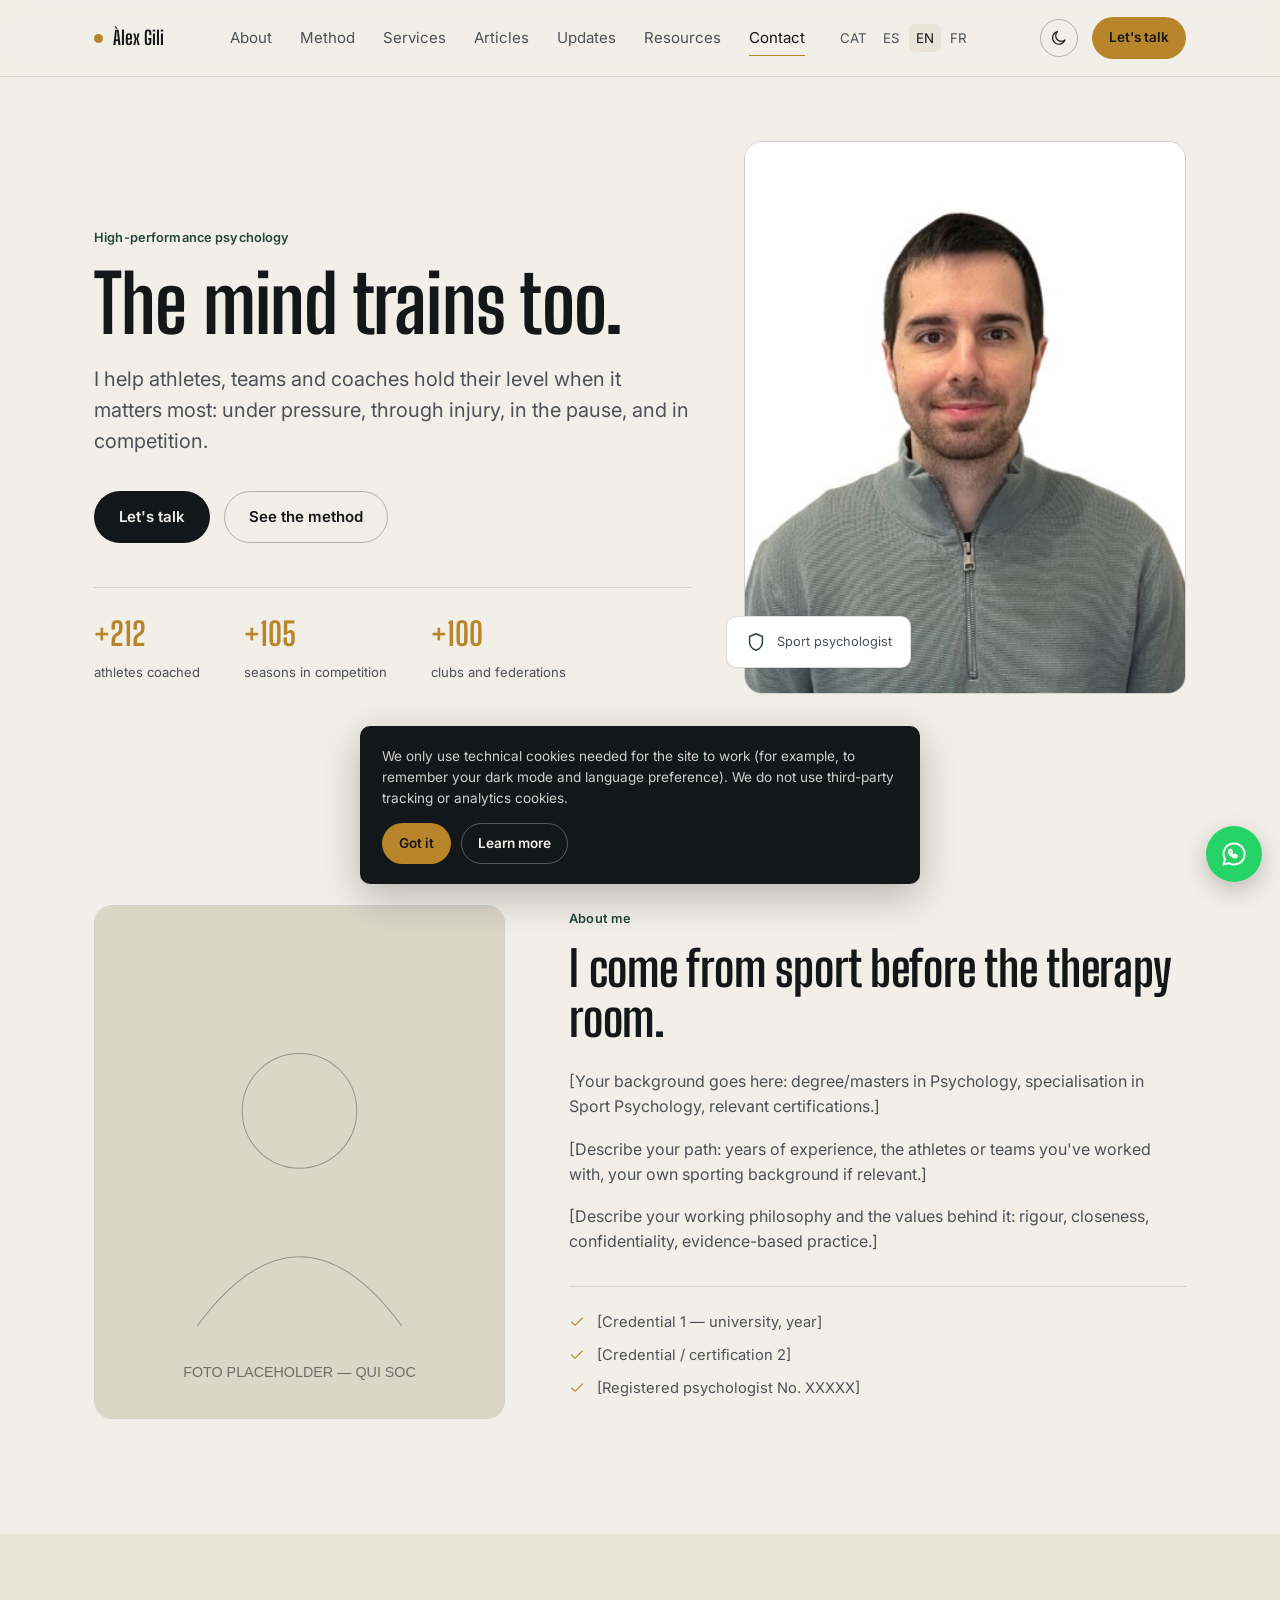
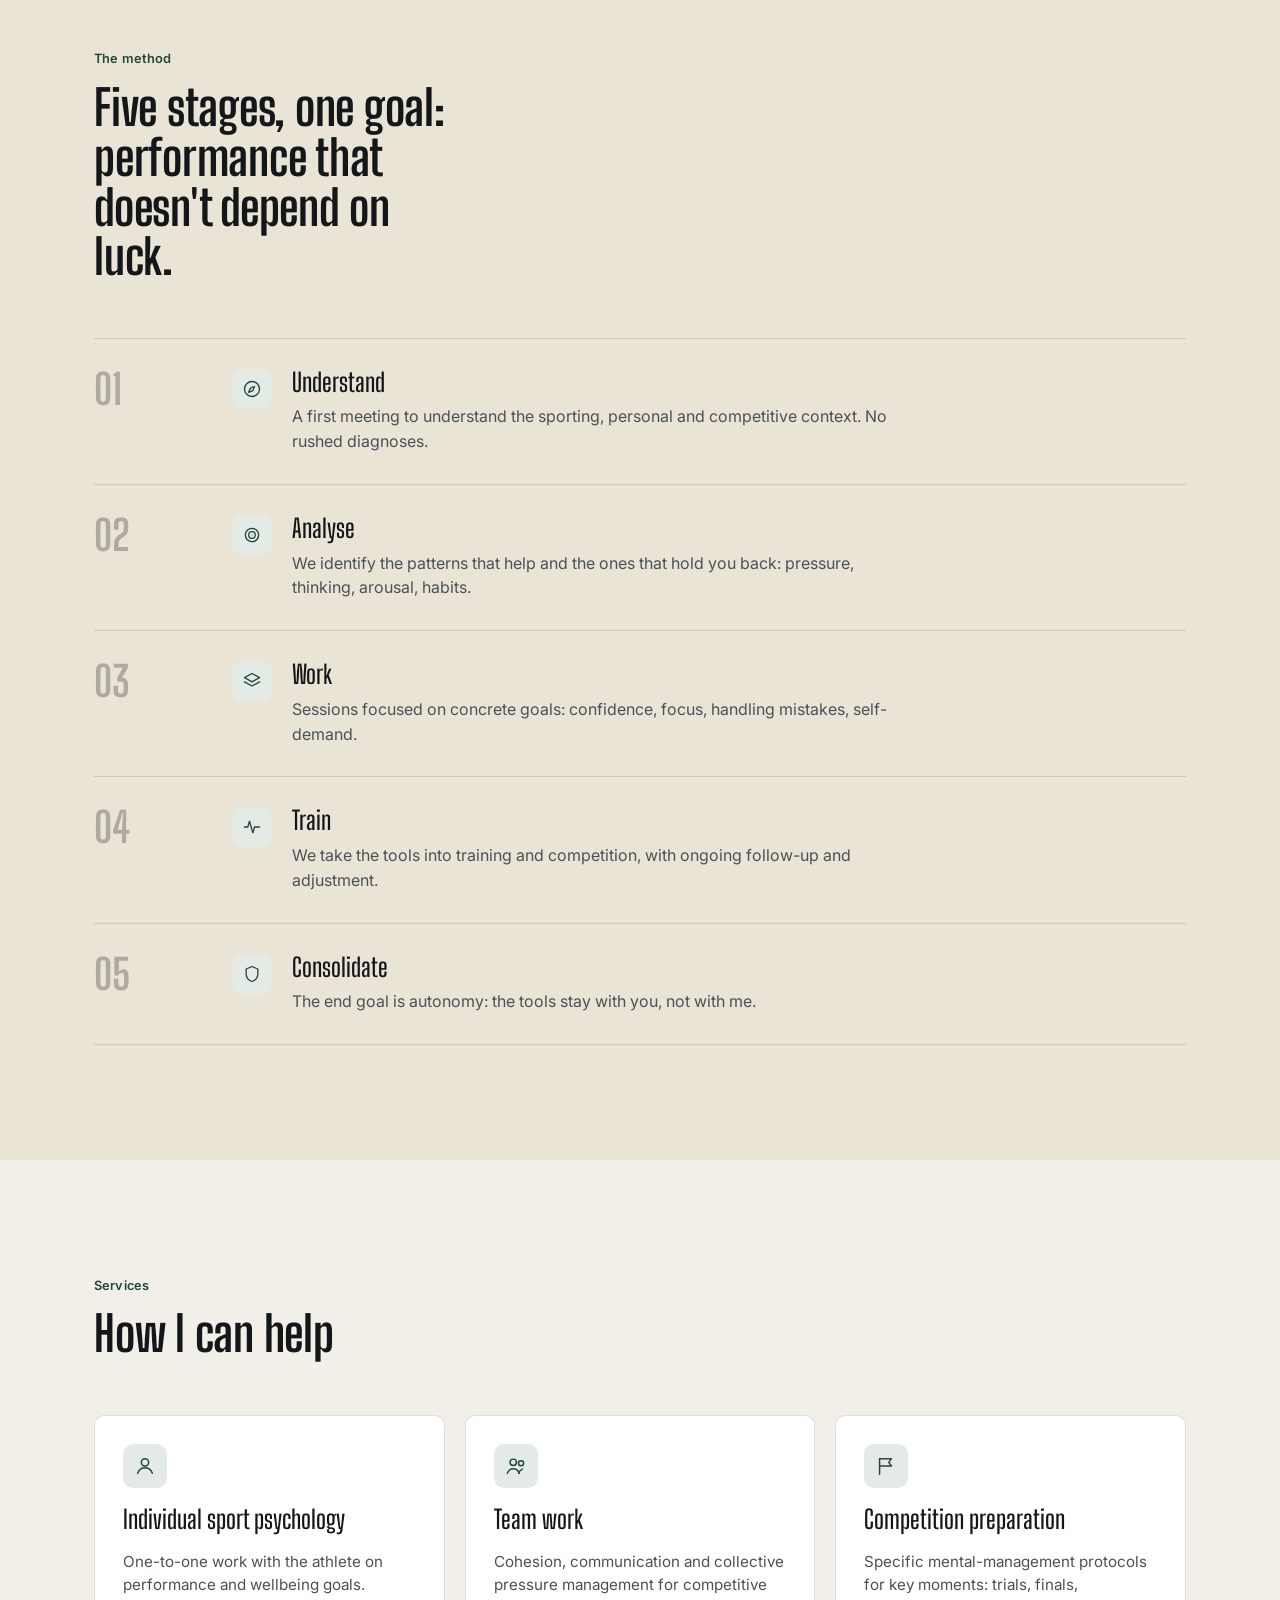
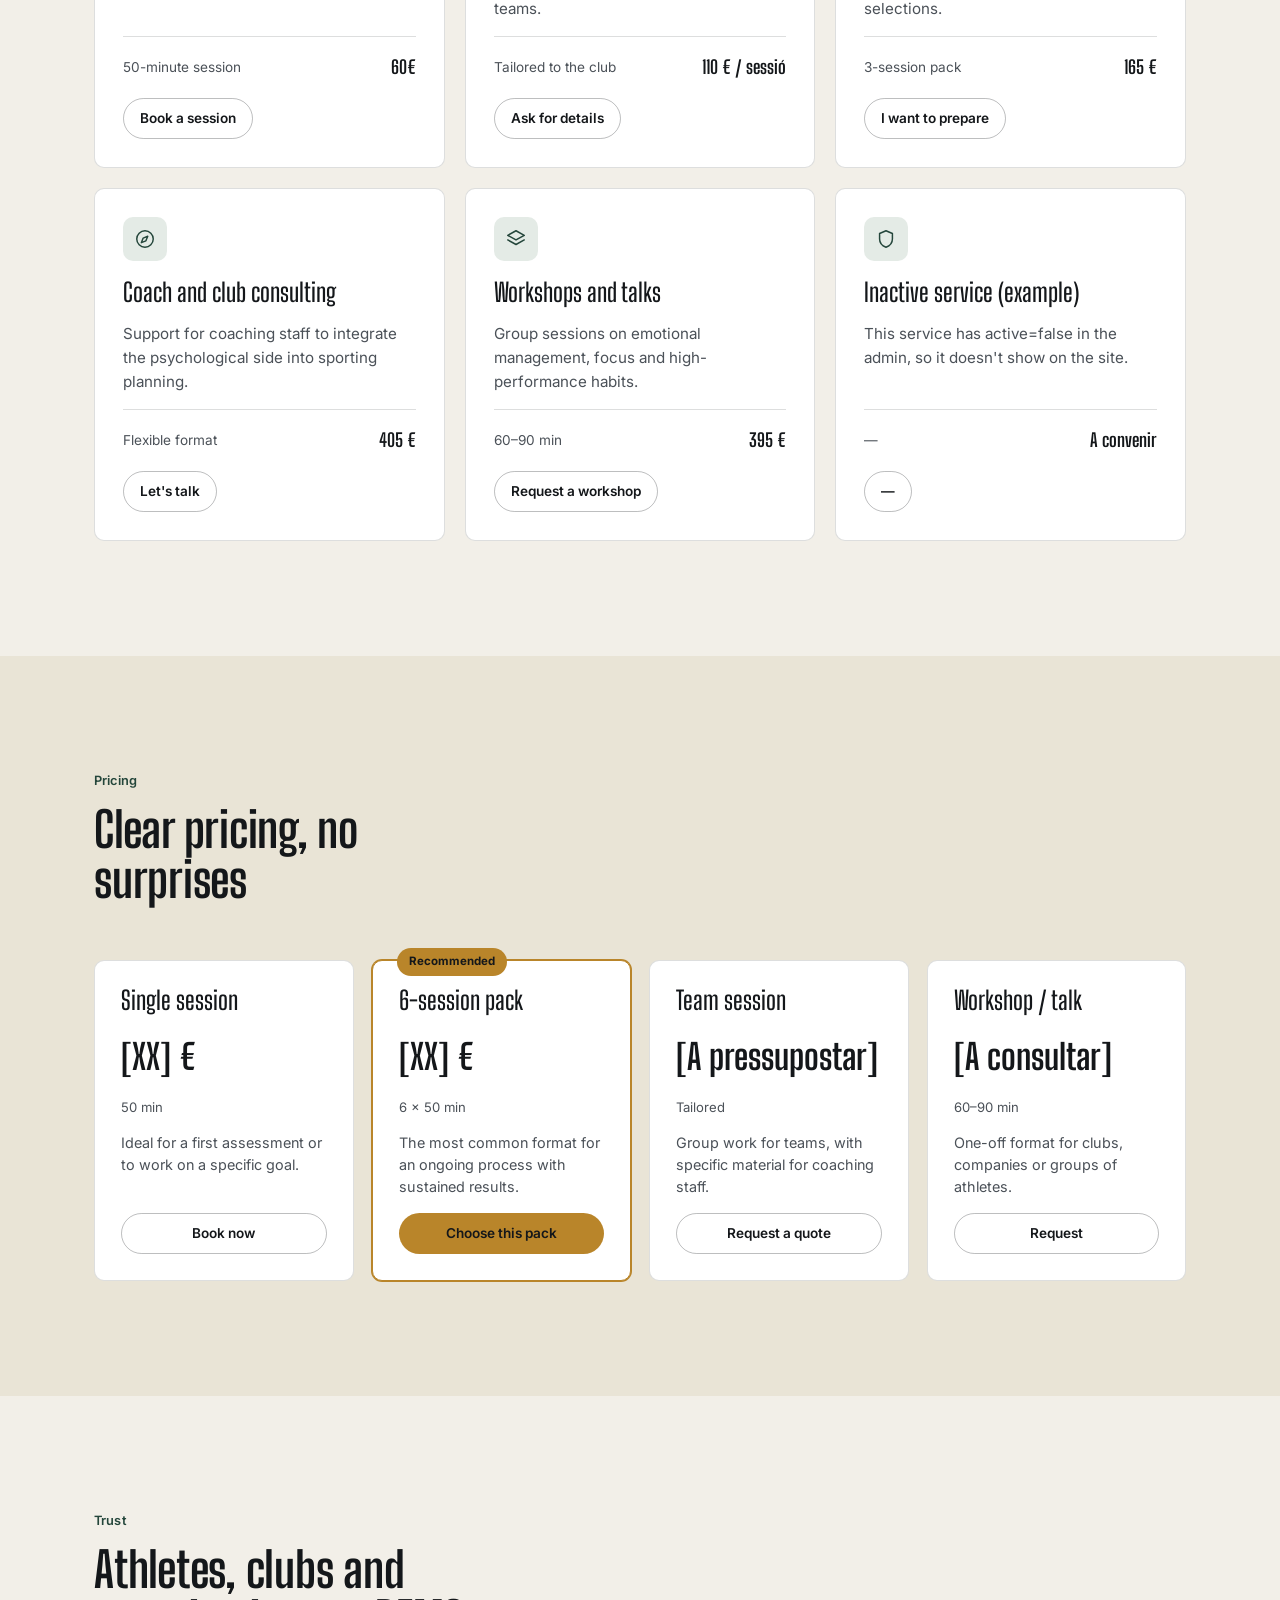
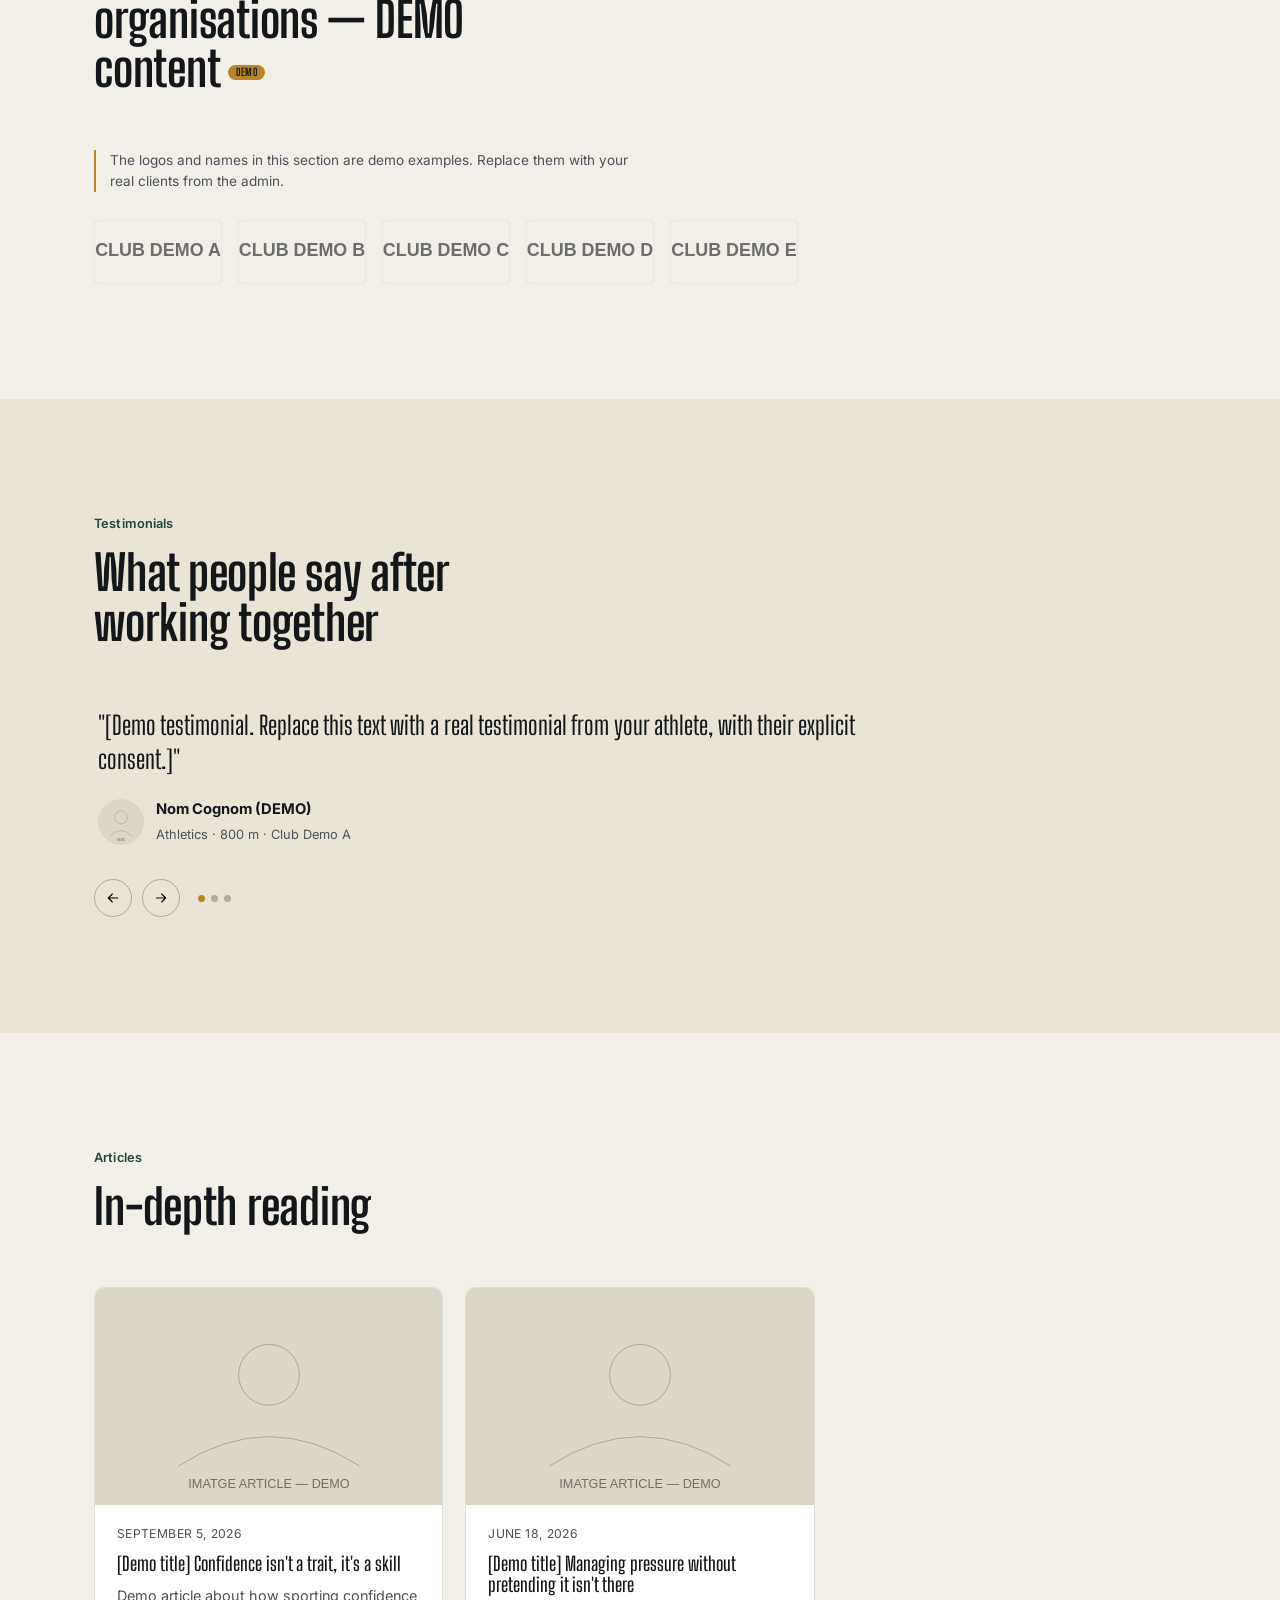
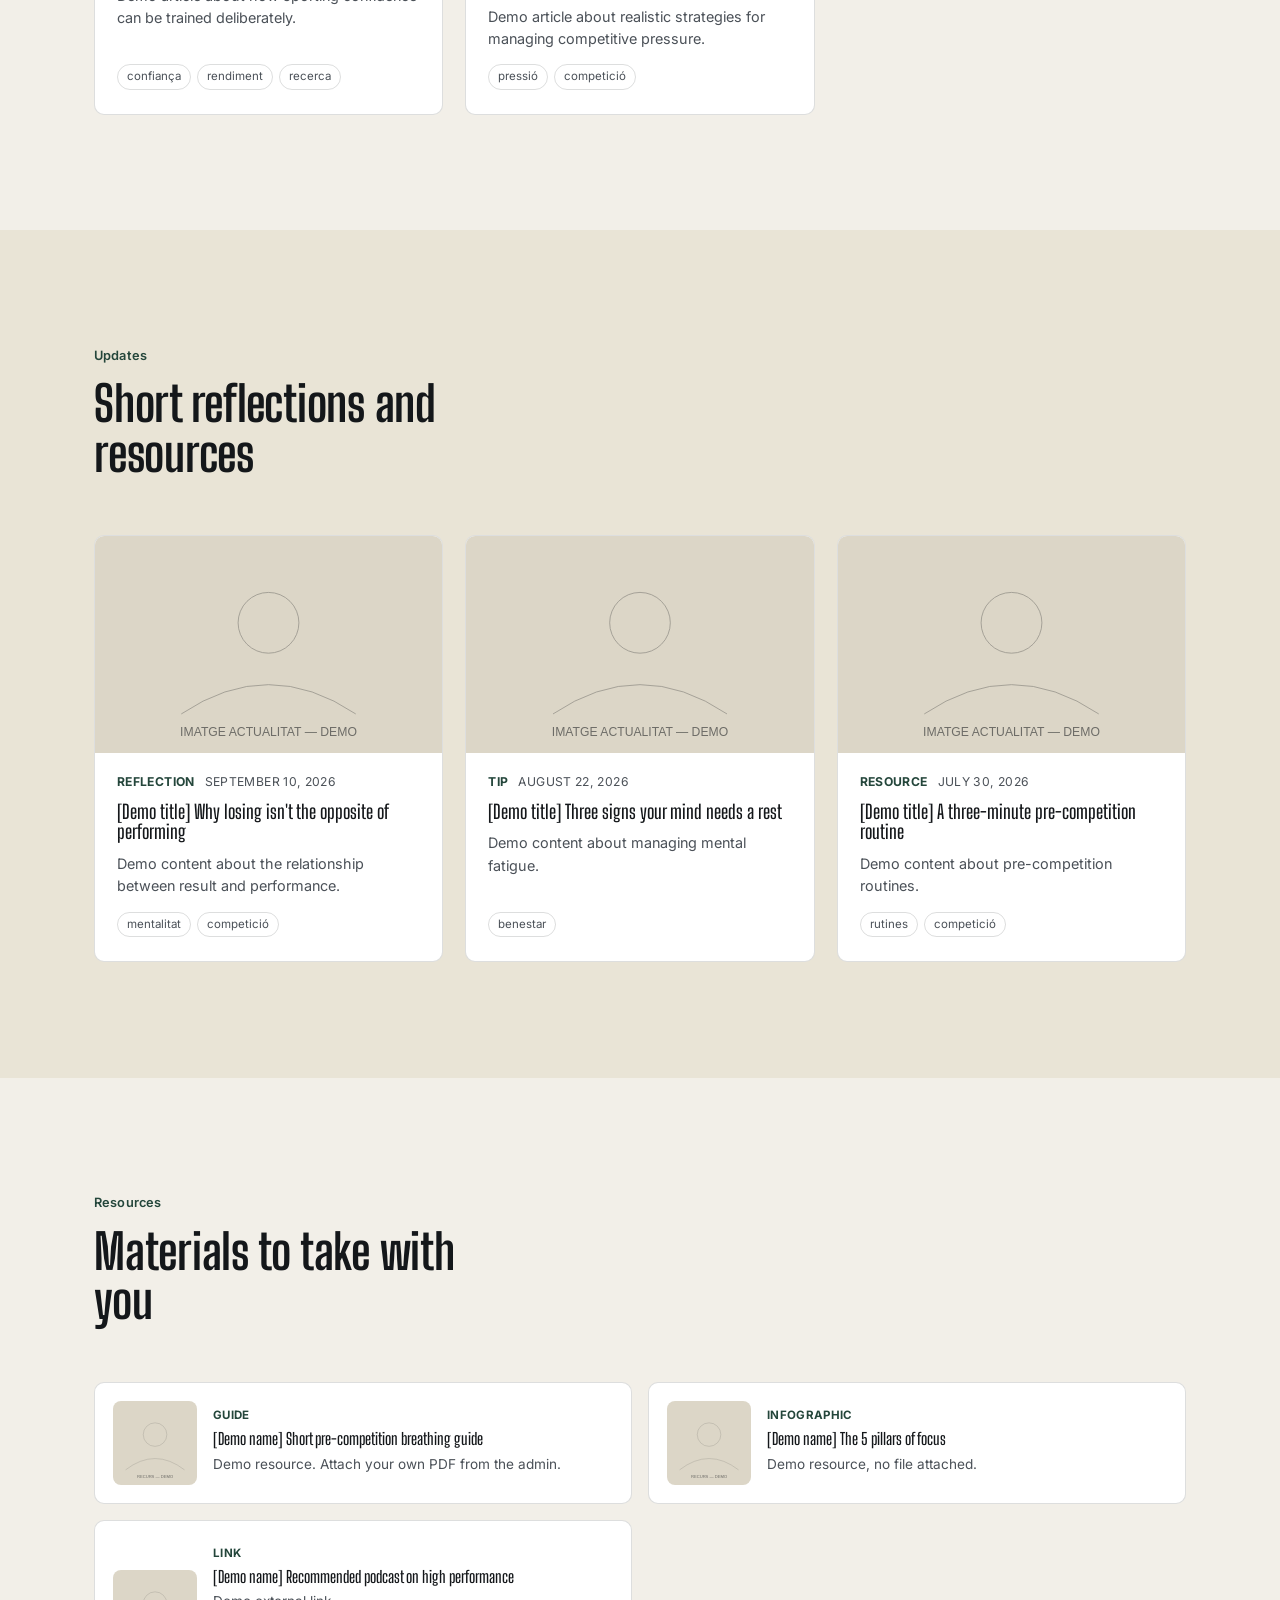
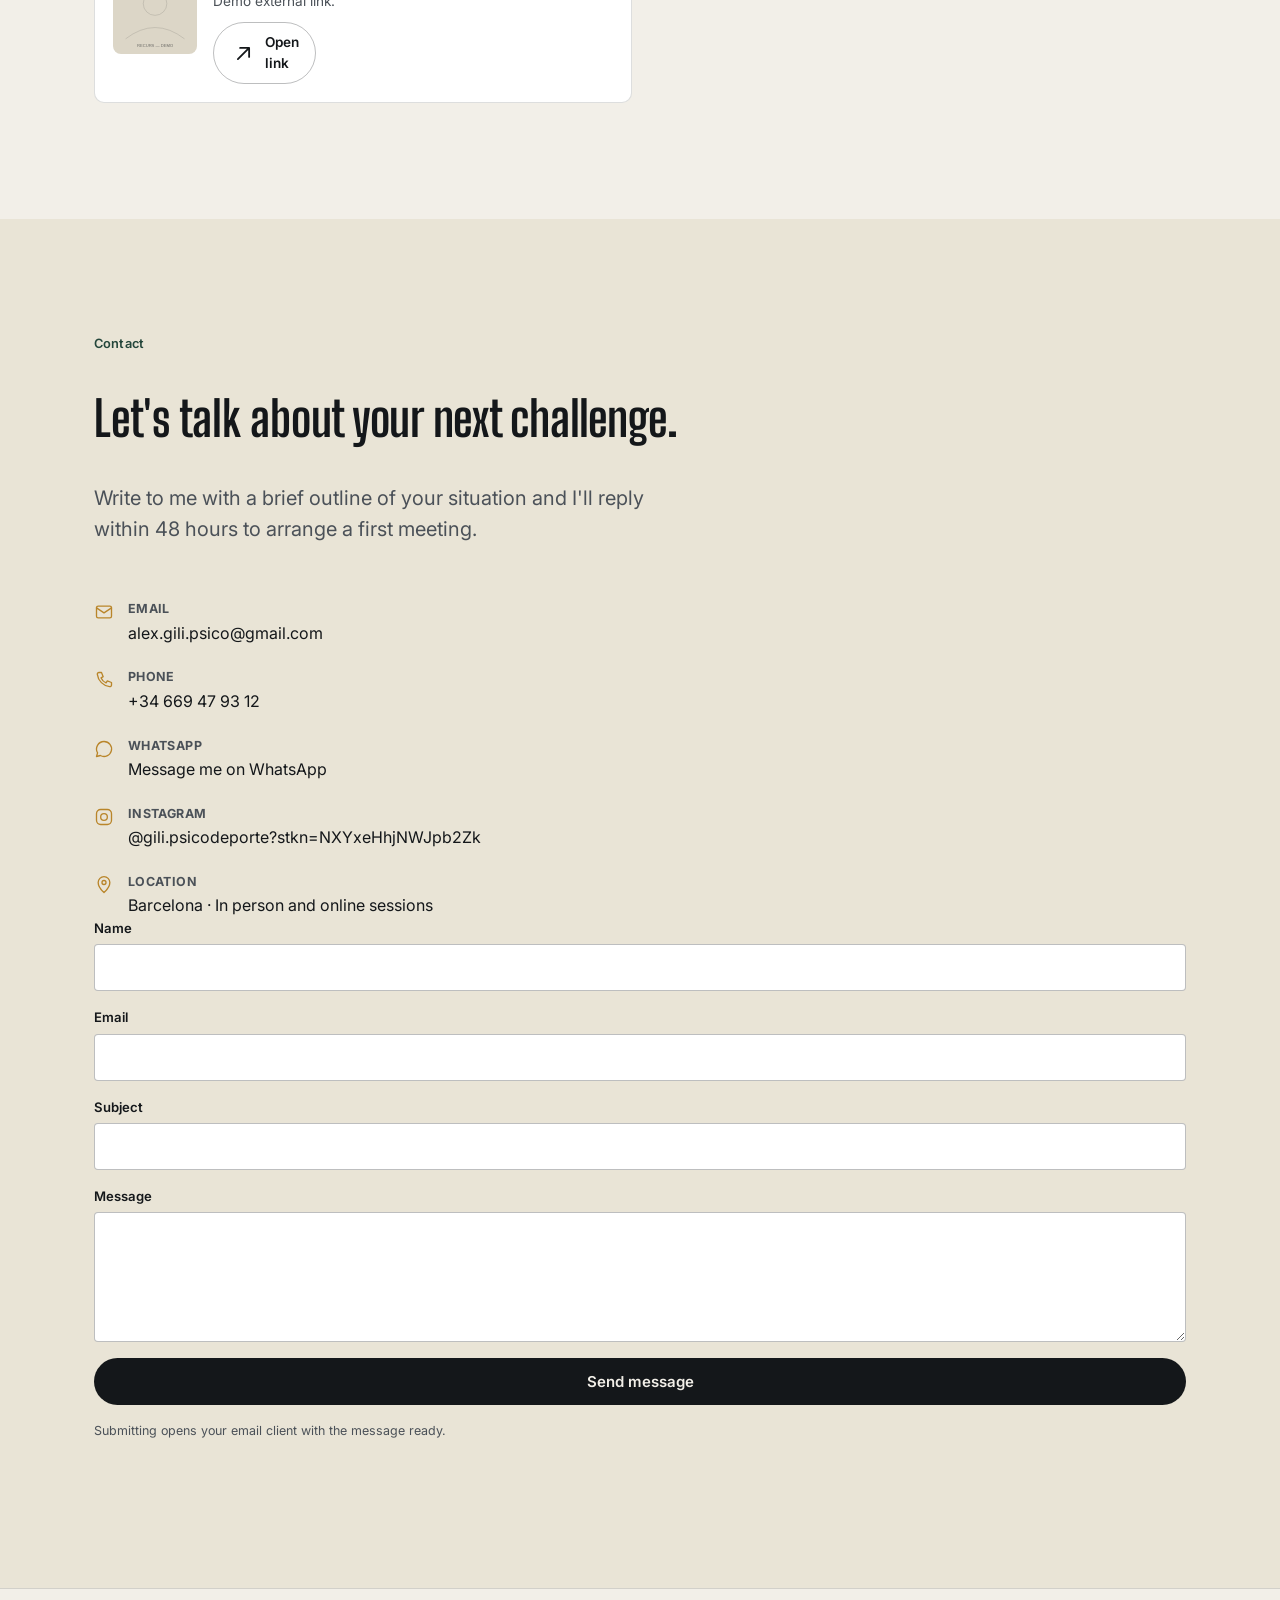
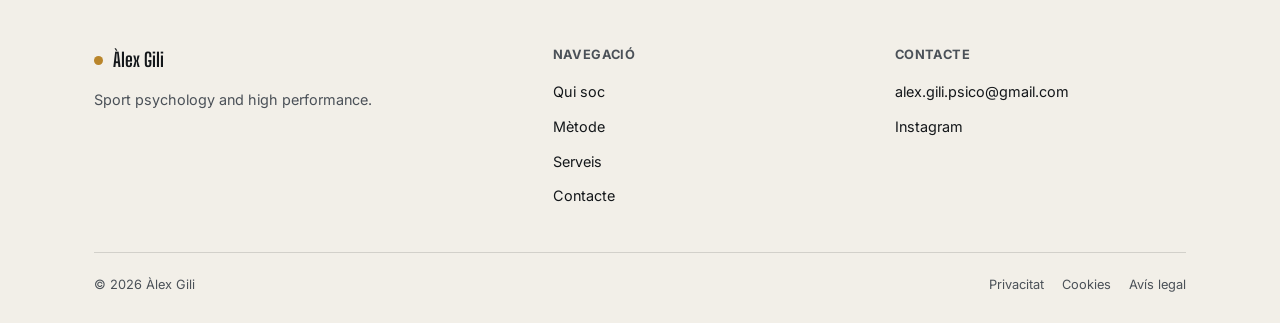
==== index.html @ eb0f3e50 "Update site branding and content" ====
<!doctype html>
<html lang="ca">
<head>
<meta charset="UTF-8">
<meta name="viewport" content="width=device-width, initial-scale=1">
<meta name="color-scheme" content="light dark">
<meta name="theme-color" content="#F2EFE8" media="(prefers-color-scheme: light)">
<meta name="theme-color" content="#14171A" media="(prefers-color-scheme: dark)">
<title>Àlex Gili — Psicòleg esportiu | Psicologia de l'alt rendiment</title>
<meta name="description" content="Psicologia esportiva i d'alt rendiment per a esportistes, equips i entrenadors. Sessions individuals, treball d'equip i preparació per a competició.">
<link rel="canonical" href="https://alexgili13.github.io/Alex-psicoleg-esportiu/">

<!-- Open Graph -->
<meta property="og:type" content="website">
<meta property="og:site_name" content="Àlex Gili — Psicòleg esportiu">
<meta property="og:title" content="Àlex Gili — Psicòleg esportiu">
<meta property="og:description" content="Psicologia esportiva i d'alt rendiment per a esportistes, equips i entrenadors.">
<meta property="og:url" content="https://alexgili13.github.io/Alex-psicoleg-esportiu/">
<meta property="og:image" content="https://alexgili13.github.io/Alex-psicoleg-esportiu/assets/images/og-placeholder.svg">
<meta property="og:locale" content="ca_ES">
<meta property="og:locale:alternate" content="es_ES">
<meta property="og:locale:alternate" content="en_GB">
<meta property="og:locale:alternate" content="fr_FR">
<meta name="twitter:card" content="summary_large_image">
<meta name="twitter:title" content="Àlex Gili — Psicòleg esportiu">
<meta name="twitter:description" content="Psicologia esportiva i d'alt rendiment per a esportistes, equips i entrenadors.">
<meta name="twitter:image" content="https://alexgili13.github.io/Alex-psicoleg-esportiu/assets/images/og-placeholder.svg">

<link rel="icon" href="data:image/svg+xml,<svg xmlns=%22http://www.w3.org/2000/svg%22 viewBox=%220 0 100 100%22><text y=%22.9em%22 font-size=%2290%22>🧠</text></svg>">

<link rel="preconnect" href="https://fonts.googleapis.com">
<link rel="preconnect" href="https://fonts.gstatic.com" crossorigin>
<link href="https://fonts.googleapis.com/css2?family=Big+Shoulders+Display:wght@500;600;700;800&family=Inter:wght@400;500;600;700&display=swap" rel="stylesheet">

<link rel="stylesheet" href="css/styles.css">
<noscript><style>.reveal{opacity:1!important;transform:none!important}</style></noscript>
<script type="application/ld+json">
{
  "@context": "https://schema.org",
  "@type": "ProfessionalService",
  "name": "Àlex Gili — Psicòleg esportiu",
  "description": "Psicologia esportiva i d'alt rendiment per a esportistes, equips i entrenadors.",
  "url": "https://alexgili13.github.io/Alex-psicoleg-esportiu/",
  "image": "https://alexgili13.github.io/Alex-psicoleg-esportiu/assets/images/og-placeholder.svg",
  "email": "alex.gili.psico@gmail.com",
  "telephone": "+34669479312",
  "areaServed": "ES",
  "address": { "@type": "PostalAddress", "addressLocality": "Barcelona", "addressCountry": "ES" }
}
</script>
</head>
<body>
<a class="skip-link" href="#main">Saltar al contingut</a>

<header class="site-header" id="site-header">
  <div class="container">
    <a href="#top" class="brand"><span class="dot" aria-hidden="true"></span><span id="brand-name">Àlex Gili</span></a>

    <nav class="main-nav" id="main-nav" aria-label="Navegació principal">
      <a href="#about" data-nav="about">Qui soc</a>
      <a href="#method" data-nav="method">Mètode</a>
      <a href="#services" data-nav="services">Serveis</a>
      <a href="#articles" data-nav="articles">Articles</a>
      <a href="#news" data-nav="news">Actualitat</a>
      <a href="#resources" data-nav="resources">Recursos</a>
      <a href="#contact" data-nav="contact">Contacte</a>
      <div class="lang-switch" id="lang-switch" role="group" aria-label="Selecciona idioma"></div>
    </nav>

    <div class="header-actions">
      <button class="theme-toggle" id="theme-toggle" type="button" aria-label="Canvia entre mode clar i fosc">
        <svg class="icon-sun" viewBox="0 0 24 24" fill="none" stroke="currentColor" stroke-width="1.6" stroke-linecap="round"><circle cx="12" cy="12" r="4.2"/><path d="M12 2.5v2.2M12 19.3v2.2M4.2 4.2l1.6 1.6M18.2 18.2l1.6 1.6M2.5 12h2.2M19.3 12h2.2M4.2 19.8l1.6-1.6M18.2 5.8l1.6-1.6"/></svg>
        <svg class="icon-moon" viewBox="0 0 24 24" fill="none" stroke="currentColor" stroke-width="1.6" stroke-linecap="round" stroke-linejoin="round"><path d="M20 14.5A8.5 8.5 0 1110 3.5 6.8 6.8 0 0020 14.5z"/></svg>
      </button>
      <a href="#contact" class="btn btn-accent btn-sm" id="nav-cta">Parlem</a>
      <button class="hamburger" id="hamburger" type="button" aria-label="Obre el menú" aria-expanded="false" aria-controls="main-nav"><span></span></button>
    </div>
  </div>
</header>

<main id="main">
  <div id="top"></div>

  <!-- HERO -->
  <section class="hero">
    <div class="container">
      <div class="hero-copy reveal">
        <span class="eyebrow" id="hero-eyebrow"></span>
        <h1 id="hero-headline"></h1>
        <p class="lede" id="hero-sub"></p>
        <div class="hero-actions">
          <a href="#contact" class="btn btn-primary" id="hero-cta-1"></a>
          <a href="#method" class="btn btn-ghost" id="hero-cta-2"></a>
        </div>
        <div class="hero-stats" id="hero-stats"></div>
      </div>
      <div class="hero-visual reveal">
        <div class="frame"><img id="hero-image" src="" alt=""></div>
        <div class="badge">
          <svg viewBox="0 0 24 24" fill="none" stroke="currentColor" stroke-width="1.6" stroke-linecap="round" stroke-linejoin="round"><path d="M12 3l7 3v6c0 4.5-3 7.5-7 9-4-1.5-7-4.5-7-9V6z"/></svg>
          <span id="hero-badge-text"></span>
        </div>
      </div>
    </div>
  </section>

  <!-- QUI SOC -->
  <section class="section about" id="about">
    <div class="container">
      <div class="about-photo reveal"><img id="about-image" src="" alt=""></div>
      <div class="about-body reveal">
        <span class="eyebrow" id="about-kicker"></span>
        <h2 id="about-title" style="margin-top:14px;margin-bottom:26px;"></h2>
        <div id="about-paragraphs"></div>
        <ul class="credentials" id="about-credentials"></ul>
      </div>
    </div>
  </section>

  <!-- MÈTODE -->
  <section class="section section-alt" id="method">
    <div class="container">
      <div class="section-head reveal">
        <div>
          <span class="eyebrow" id="method-kicker"></span>
          <h2 id="method-title"></h2>
        </div>
      </div>
      <div class="method-list" id="method-list"></div>
    </div>
  </section>

  <!-- SERVEIS -->
  <section class="section" id="services">
    <div class="container">
      <div class="section-head reveal">
        <div>
          <span class="eyebrow" data-t="sectionHeaders.services.kicker"></span>
          <h2 data-t="sectionHeaders.services.title"></h2>
        </div>
      </div>
      <div class="card-grid" id="services-grid"></div>
    </div>
  </section>

  <!-- PREUS -->
  <section class="section section-alt" id="pricing">
    <div class="container">
      <div class="section-head reveal">
        <div>
          <span class="eyebrow" data-t="sectionHeaders.pricing.kicker"></span>
          <h2 data-t="sectionHeaders.pricing.title"></h2>
        </div>
      </div>
      <div class="pricing-grid" id="pricing-grid"></div>
    </div>
  </section>

  <!-- CLIENTS / CONFIANÇA -->
  <section class="section" id="clients">
    <div class="container">
      <div class="section-head reveal">
        <div>
          <span class="eyebrow" id="clients-kicker"></span>
          <h2 id="clients-title"></h2>
        </div>
      </div>
      <p class="clients-note reveal" id="clients-note"></p>
      <div class="clients-row" id="clients-row"></div>
    </div>
  </section>

  <!-- TESTIMONIS -->
  <section class="section section-alt" id="testimonials">
    <div class="container">
      <div class="section-head reveal">
        <div>
          <span class="eyebrow" data-t="sectionHeaders.testimonials.kicker"></span>
          <h2 data-t="sectionHeaders.testimonials.title"></h2>
        </div>
      </div>
      <div class="testimonial-slider reveal" id="testimonial-slider"></div>
    </div>
  </section>

  <!-- ARTICLES -->
  <section class="section" id="articles">
    <div class="container">
      <div class="section-head reveal">
        <div>
          <span class="eyebrow" data-t="sectionHeaders.articles.kicker"></span>
          <h2 data-t="sectionHeaders.articles.title"></h2>
        </div>
      </div>
      <div class="grid-3" id="articles-grid"></div>
    </div>
  </section>

  <!-- ACTUALITAT -->
  <section class="section section-alt" id="news">
    <div class="container">
      <div class="section-head reveal">
        <div>
          <span class="eyebrow" data-t="sectionHeaders.news.kicker"></span>
          <h2 data-t="sectionHeaders.news.title"></h2>
        </div>
      </div>
      <div class="grid-3" id="news-grid"></div>
    </div>
  </section>

  <!-- RECURSOS -->
  <section class="section" id="resources">
    <div class="container">
      <div class="section-head reveal">
        <div>
          <span class="eyebrow" data-t="sectionHeaders.resources.kicker"></span>
          <h2 data-t="sectionHeaders.resources.title"></h2>
        </div>
      </div>
      <div class="resource-grid" id="resources-grid"></div>
    </div>
  </section>

  <!-- CONTACTE -->
  <section class="section section-alt" id="contact">
    <div class="container">
      <div class="contact-info reveal">
        <span class="eyebrow" id="contact-kicker"></span>
        <h2 id="contact-title" style="margin:14px 0 14px;"></h2>
        <p class="lede" id="contact-text" style="margin-bottom:8px;"></p>
        <div style="display:grid;gap:22px;margin-top:20px;">
          <div class="item">
            <svg viewBox="0 0 24 24" fill="none" stroke="currentColor" stroke-width="1.6" stroke-linecap="round" stroke-linejoin="round"><rect x="3" y="5" width="18" height="14" rx="2"/><path d="M3 7l9 6 9-6"/></svg>
            <div><b>Email</b><a id="contact-email" href="#"></a></div>
          </div>
          <div class="item" id="contact-phone-wrap">
            <svg viewBox="0 0 24 24" fill="none" stroke="currentColor" stroke-width="1.6" stroke-linecap="round" stroke-linejoin="round"><path d="M6 3h3l2 5-2.5 1.5a12 12 0 006 6L16 13l5 2v3a2 2 0 01-2.2 2A17 17 0 014 5.2 2 2 0 016 3z"/></svg>
            <div><b id="contact-phone-label">Telèfon</b><a id="contact-phone" href="#"></a></div>
          </div>
          <div class="item" id="contact-whatsapp-wrap">
            <svg viewBox="0 0 24 24" fill="none" stroke="currentColor" stroke-width="1.6" stroke-linecap="round" stroke-linejoin="round"><path d="M12 3a9 9 0 00-7.7 13.6L3 21l4.6-1.2A9 9 0 1012 3z"/></svg>
            <div><b>WhatsApp</b><a id="contact-whatsapp" href="#" target="_blank" rel="noopener"></a></div>
          </div>
          <div class="item" id="contact-instagram-wrap">
            <svg viewBox="0 0 24 24" fill="none" stroke="currentColor" stroke-width="1.6" stroke-linecap="round" stroke-linejoin="round"><rect x="3" y="3" width="18" height="18" rx="5"/><circle cx="12" cy="12" r="4"/></svg>
            <div><b>Instagram</b><a id="contact-instagram" href="#" target="_blank" rel="noopener"></a></div>
          </div>
          <div class="item">
            <svg viewBox="0 0 24 24" fill="none" stroke="currentColor" stroke-width="1.6" stroke-linecap="round" stroke-linejoin="round"><path d="M12 21s7-6.3 7-12a7 7 0 10-14 0c0 5.7 7 12 7 12z"/><circle cx="12" cy="9" r="2.4"/></svg>
            <div><b id="contact-location-label">Ubicació</b><span id="contact-location"></span></div>
          </div>
        </div>
      </div>

      <form class="contact-form reveal" id="contact-form">
        <div class="field">
          <label for="f-name" id="label-name">Nom</label>
          <input id="f-name" name="name" type="text" required autocomplete="name">
        </div>
        <div class="field">
          <label for="f-email" id="label-email">Email</label>
          <input id="f-email" name="email" type="email" required autocomplete="email">
        </div>
        <div class="field">
          <label for="f-subject" id="label-subject">Assumpte</label>
          <input id="f-subject" name="subject" type="text" required>
        </div>
        <div class="field">
          <label for="f-message" id="label-message">Missatge</label>
          <textarea id="f-message" name="message" required></textarea>
        </div>
        <button class="btn btn-primary" type="submit" id="form-submit">Enviar missatge</button>
        <p class="form-note" id="form-note"></p>
        <p class="form-status" id="form-status" role="status" aria-live="polite"></p>
      </form>
    </div>
  </section>
</main>

<footer class="site-footer">
  <div class="container">
    <div class="footer-top">
      <div class="footer-brand">
        <a href="#top" class="brand"><span class="dot" aria-hidden="true"></span><span id="footer-name">Àlex Gili</span></a>
        <p id="footer-tagline"></p>
      </div>
      <div class="footer-col">
        <h4>Navegació</h4>
        <ul>
          <li><a href="#about">Qui soc</a></li>
          <li><a href="#method">Mètode</a></li>
          <li><a href="#services">Serveis</a></li>
          <li><a href="#contact">Contacte</a></li>
        </ul>
      </div>
      <div class="footer-col">
        <h4>Contacte</h4>
        <ul>
          <li><a id="footer-email" href="#"></a></li>
          <li><a id="footer-instagram" href="#" target="_blank" rel="noopener">Instagram</a></li>
        </ul>
      </div>
    </div>
    <div class="footer-bottom">
      <span id="footer-copy"></span>
      <div class="legal-links">
        <a href="privacitat.html">Privacitat</a>
        <a href="cookies.html">Cookies</a>
        <a href="avis-legal.html">Avís legal</a>
      </div>
    </div>
  </div>
</footer>

<a class="wa-fab" id="wa-fab" href="#" target="_blank" rel="noopener" hidden aria-label="WhatsApp">
  <svg viewBox="0 0 24 24" fill="none" stroke="currentColor" stroke-width="1.7" stroke-linecap="round" stroke-linejoin="round"><path d="M12 3a9 9 0 00-7.7 13.6L3 21l4.6-1.2A9 9 0 1012 3z"/><path d="M8.8 8.4c.5-.1.7 0 .9.4l.6 1.3c.1.2 0 .4-.1.5l-.4.5c-.1.1-.1.3 0 .4.4.7 1 1.3 1.7 1.7.2.1.3.1.4 0l.5-.5c.1-.2.3-.2.5-.1l1.3.7c.3.2.3.5.2.8-.3.7-1.1 1-1.7.9-1.9-.3-3.6-1.7-4.6-3.4-.4-.6-.6-1.4-.4-2.1.1-.5.4-.8.8-1z"/></svg>
</a>

<div class="cookie-banner" id="cookie-banner" role="dialog" aria-live="polite">
  <p id="cookie-text"></p>
  <div class="cookie-actions">
    <button class="btn btn-accent btn-sm" id="cookie-accept"></button>
    <a class="btn btn-ghost btn-sm" href="cookies.html" id="cookie-policy"></a>
  </div>
</div>

<script type="module" src="js/site.js"></script>
</body>
</html>
---- css/styles.css ----
/* ==========================================================================
   PSICÒLEG ESPORTIU — Fulla d'estils principal
   Tokens de disseny: veure secció "1. Design tokens" per canviar colors/tipos
   ========================================================================== */

/* ---------- 1. Design tokens ---------- */
:root{
  /* Paleta clara (per defecte) */
  --ink:            #14171A;   /* text principal / grafit */
  --ink-soft:       #4B5158;
  --paper:          #F2EFE8;   /* fons principal, os/bone */
  --paper-dim:      #E9E4D6;   /* superfícies, targetes */
  --paper-raise:    #FFFFFF;
  --line:           rgba(20,23,26,.14);
  --line-strong:    rgba(20,23,26,.28);

  --accent:         #B9852A;   /* daurat / llautó — assoliment */
  --accent-ink:     #14171A;   /* text sobre accent */
  --focus-green:    #24463B;   /* verd pi — concentració */
  --focus-green-soft: #E4EBE6;

  --radius-s: 4px;
  --radius-m: 10px;
  --radius-l: 18px;

  --shadow-card: 0 1px 0 rgba(20,23,26,.06);

  --font-display: "Big Shoulders Display", "Arial Narrow", sans-serif;
  --font-body: "Inter", -apple-system, BlinkMacSystemFont, "Segoe UI", sans-serif;

  --maxw: 1220px;
  --gutter: clamp(20px, 5vw, 64px);

  --ease: cubic-bezier(.22,.61,.36,1);
}

:root[data-theme="dark"]{
  --ink:            #F2EFE8;
  --ink-soft:       #B7B2A4;
  --paper:          #14171A;
  --paper-dim:      #1C2023;
  --paper-raise:    #202427;
  --line:           rgba(242,239,232,.14);
  --line-strong:    rgba(242,239,232,.26);

  --accent:         #E0B34E;
  --accent-ink:     #14171A;
  --focus-green:    #7FA995;
  --focus-green-soft: #1E2B26;

  --shadow-card: 0 1px 0 rgba(0,0,0,.4);
}

@media (prefers-color-scheme: dark){
  :root:not([data-theme="light"]){
    --ink:            #F2EFE8;
    --ink-soft:       #B7B2A4;
    --paper:          #14171A;
    --paper-dim:      #1C2023;
    --paper-raise:    #202427;
    --line:           rgba(242,239,232,.14);
    --line-strong:    rgba(242,239,232,.26);
    --accent:         #E0B34E;
    --accent-ink:     #14171A;
    --focus-green:    #7FA995;
    --focus-green-soft: #1E2B26;
  }
}

/* ---------- 2. Reset ---------- */
*,*::before,*::after{ box-sizing: border-box; }
html{ scroll-behavior:smooth; scroll-padding-top: 84px; overflow-x: hidden; }
body{
  margin:0;
  background: var(--paper);
  color: var(--ink);
  font-family: var(--font-body);
  font-size: 16px;
  line-height: 1.55;
  overflow-x: hidden;
  -webkit-font-smoothing: antialiased;
  transition: background .3s var(--ease), color .3s var(--ease);
}
img{ max-width:100%; display:block; }
a{ color:inherit; }
button{ font-family:inherit; }
ul{ margin:0; padding:0; list-style:none; }
h1,h2,h3,h4,p,figure{ margin:0; }
:focus-visible{ outline: 2px solid var(--accent); outline-offset: 3px; }

.container{ max-width: var(--maxw); margin-inline:auto; padding-inline: var(--gutter); }
.visually-hidden{ position:absolute; width:1px; height:1px; overflow:hidden; clip:rect(0,0,0,0); white-space:nowrap; }
.skip-link{
  position:absolute; left:12px; top:-60px; z-index:200;
  background:var(--ink); color:var(--paper); padding:10px 16px; border-radius: var(--radius-s);
  transition: top .2s var(--ease);
}
.skip-link:focus{ top:12px; }

@media (prefers-reduced-motion: reduce){
  html{ scroll-behavior:auto; }
  *,*::before,*::after{ animation-duration:.001ms !important; animation-iteration-count:1 !important; transition-duration:.001ms !important; scroll-behavior:auto !important; }
}

/* ---------- 3. Type scale ---------- */
.eyebrow{
  font-family: var(--font-body);
  font-weight: 600;
  font-size: .8rem;
  letter-spacing: .01em;
  color: var(--focus-green);
}
:root[data-theme="dark"] .eyebrow{ color: var(--accent); }
h1,.h1{ font-family: var(--font-display); font-weight: 700; letter-spacing: -.01em; line-height: .96; font-size: clamp(2.6rem, 6.2vw, 5.4rem); }
h2,.h2{ font-family: var(--font-display); font-weight: 700; letter-spacing: -.005em; line-height: 1.02; font-size: clamp(2rem, 3.8vw, 3.1rem); }
h3,.h3{ font-family: var(--font-display); font-weight: 600; line-height: 1.08; font-size: clamp(1.3rem, 2vw, 1.7rem); }
.lede{ font-size: clamp(1.05rem, 1.6vw, 1.25rem); color: var(--ink-soft); max-width: 46ch; }
.body-max{ max-width: 62ch; }

/* ---------- 4. Header / nav ---------- */
.site-header{
  position: sticky; top:0; z-index:100;
  background: color-mix(in srgb, var(--paper) 88%, transparent);
  backdrop-filter: blur(10px);
  border-bottom: 1px solid var(--line);
}
.site-header .container{ display:flex; align-items:center; justify-content:space-between; height:76px; gap:24px; }
.brand{ display:flex; align-items:center; gap:10px; font-family: var(--font-display); font-weight:700; font-size:1.2rem; text-decoration:none; white-space:nowrap; }
.brand .dot{ width:9px; height:9px; border-radius:50%; background:var(--accent); }
.main-nav{ display:flex; align-items:center; gap:28px; }
.main-nav a{ text-decoration:none; font-size:.94rem; color:var(--ink-soft); padding:6px 0; border-bottom:1px solid transparent; transition: color .2s var(--ease), border-color .2s var(--ease); }
.main-nav a:hover, .main-nav a:focus-visible{ color: var(--ink); border-color: var(--accent); }
.main-nav a[aria-current="true"]{ color: var(--ink); border-color: var(--accent); }
.header-actions{ display:flex; align-items:center; gap:14px; }

.lang-switch{ display:flex; gap:2px; font-size:.78rem; font-weight:600; }
.lang-switch button{ background:none; border:none; color:var(--ink-soft); cursor:pointer; padding:6px 7px; border-radius:6px; }
.lang-switch button[aria-current="true"]{ color:var(--ink); background:var(--paper-dim); }

.theme-toggle{
  width:38px; height:38px; border-radius:50%; border:1px solid var(--line-strong);
  background:transparent; color:var(--ink); cursor:pointer; display:flex; align-items:center; justify-content:center;
  transition: background .2s var(--ease), transform .2s var(--ease);
}
.theme-toggle:hover{ background: var(--paper-dim); }
.theme-toggle svg{ width:18px; height:18px; }
:root[data-theme="dark"] .icon-sun{ display:block; }
:root[data-theme="dark"] .icon-moon{ display:none; }
.icon-moon{ display:block; }
.icon-sun{ display:none; }

.btn{
  display:inline-flex; align-items:center; gap:8px; justify-content:center;
  padding: 13px 24px; border-radius: 999px; border:1px solid transparent;
  font-weight:600; font-size:.94rem; text-decoration:none; cursor:pointer;
  transition: transform .18s var(--ease), background .2s var(--ease), color .2s var(--ease), border-color .2s var(--ease);
}
.btn:active{ transform: scale(.97); }
.btn-primary{ background:var(--ink); color:var(--paper); }
.btn-primary:hover{ background: var(--focus-green); }
.btn-accent{ background:var(--accent); color:var(--accent-ink); }
.btn-accent:hover{ filter:brightness(1.06); }
.btn-ghost{ background:transparent; color:var(--ink); border-color: var(--line-strong); }
.btn-ghost:hover{ border-color: var(--ink); }
.btn-sm{ padding:9px 16px; font-size:.85rem; }
.btn[disabled]{ opacity:.5; cursor:not-allowed; }

.hamburger{ display:none; width:42px; height:42px; border-radius:8px; border:1px solid var(--line-strong); background:transparent; cursor:pointer; align-items:center; justify-content:center; }
.hamburger span{ display:block; width:18px; height:2px; background:var(--ink); position:relative; }
.hamburger span::before,.hamburger span::after{ content:""; position:absolute; left:0; width:18px; height:2px; background:var(--ink); transition: transform .25s var(--ease), opacity .25s var(--ease); }
.hamburger span::before{ top:-6px; }
.hamburger span::after{ top:6px; }
.nav-open .hamburger span{ background:transparent; }
.nav-open .hamburger span::before{ transform: translateY(6px) rotate(45deg); }
.nav-open .hamburger span::after{ transform: translateY(-6px) rotate(-45deg); }

/* ---------- 5. Hero ---------- */
.hero{ padding: 64px 0 clamp(48px,8vw,96px); position:relative; overflow:clip; }
.hero .container{ display:grid; grid-template-columns: 1.15fr .85fr; gap: clamp(24px,4vw,64px); align-items:end; }
.hero-copy{ padding-bottom: 10px; }
.hero-copy .eyebrow{ display:block; margin-bottom:18px; }
.hero-copy h1{ margin-bottom:22px; }
.hero-copy .lede{ margin-bottom:34px; }
.hero-actions{ display:flex; flex-wrap:wrap; gap:14px; margin-bottom:44px; }
.hero-stats{ display:flex; gap: clamp(20px,4vw,44px); flex-wrap:wrap; border-top:1px solid var(--line); padding-top:22px; }
.hero-stats .stat b{ font-family:var(--font-display); font-size:2rem; font-weight:700; display:block; color:var(--accent); }
.hero-stats .stat span{ font-size:.82rem; color:var(--ink-soft); }

.hero-visual{ position:relative; }
.hero-visual .frame{ position:relative; border-radius: var(--radius-l); overflow:hidden; aspect-ratio: 4/5; border:1px solid var(--line); }
.hero-visual img{ width:100%; height:100%; object-fit:cover; }
.hero-visual .badge{
  position:absolute; left:-18px; bottom:26px; background:var(--paper-raise); border:1px solid var(--line);
  border-radius: var(--radius-m); padding:14px 18px; box-shadow: var(--shadow-card);
  display:flex; align-items:center; gap:10px; max-width:230px;
}
.hero-visual .badge svg{ width:22px; height:22px; color:var(--focus-green); flex:none; }
.hero-visual .badge span{ font-size:.8rem; color:var(--ink-soft); line-height:1.3; }

/* ---------- 6. Section shell ---------- */
.section{ padding: clamp(56px,9vw,120px) 0; }
.section-alt{ background: var(--paper-dim); }
.section-head{ display:flex; justify-content:space-between; align-items:flex-end; gap:24px; margin-bottom: clamp(32px,5vw,56px); flex-wrap:wrap; }
.section-head .eyebrow{ display:block; margin-bottom:14px; }
.section-head h2{ max-width: 18ch; }
.section-head .lede{ margin-top:14px; }

.reveal{ opacity:0; transform: translateY(18px); transition: opacity .6s var(--ease), transform .6s var(--ease); }
.reveal.is-visible{ opacity:1; transform:none; }

/* ---------- 7. About ---------- */
.about .container{ display:grid; grid-template-columns: .8fr 1.2fr; gap: clamp(32px,5vw,72px); align-items:start; }
.about-photo{ border-radius: var(--radius-l); overflow:hidden; border:1px solid var(--line); aspect-ratio:4/5; position:sticky; top:100px; }
.about-photo img{ width:100%; height:100%; object-fit:cover; }
.about-body p{ color:var(--ink-soft); margin-bottom:18px; max-width:60ch; }
.about-body h2{ margin-bottom:26px; }
.credentials{ margin-top:32px; display:grid; gap:10px; border-top:1px solid var(--line); padding-top:24px; }
.credentials li{ display:flex; gap:12px; font-size:.92rem; color:var(--ink-soft); align-items:flex-start; }
.credentials svg{ width:16px; height:16px; flex:none; margin-top:3px; color:var(--accent); }

/* ---------- 8. Method ---------- */
.method-list{ display:grid; gap:0; border-top:1px solid var(--line); }
.method-step{ display:grid; grid-template-columns: 100px 1fr; gap: clamp(16px,3vw,40px); padding: 30px 0; border-bottom:1px solid var(--line); align-items:start; }
.method-step .num{ font-family:var(--font-display); font-size:2.6rem; font-weight:700; color: var(--line-strong); line-height:1; }
.method-step .content{ display:flex; gap:20px; align-items:flex-start; }
.method-step .icon{ width:40px; height:40px; border-radius:10px; background:var(--focus-green-soft); color:var(--focus-green); display:flex; align-items:center; justify-content:center; flex:none; }
:root[data-theme="dark"] .method-step .icon{ color:var(--accent); }
.method-step .icon svg{ width:20px; height:20px; }
.method-step h3{ margin-bottom:8px; }
.method-step p{ color:var(--ink-soft); max-width:60ch; }

/* ---------- 9. Cards grid (services) ---------- */
.card-grid{ display:grid; grid-template-columns: repeat(3, 1fr); gap: 20px; }
.service-card{
  background: var(--paper-raise); border:1px solid var(--line); border-radius: var(--radius-m);
  padding: 28px; display:flex; flex-direction:column; gap:16px; transition: border-color .2s var(--ease), transform .2s var(--ease);
}
.service-card:hover{ border-color: var(--line-strong); transform: translateY(-3px); }
.service-card .icon{ width:44px; height:44px; border-radius:10px; background:var(--focus-green-soft); color:var(--focus-green); display:flex; align-items:center; justify-content:center; }
:root[data-theme="dark"] .service-card .icon{ color:var(--accent); }
.service-card .icon svg{ width:22px; height:22px; }
.service-card h3{ margin-top:2px; }
.service-card p{ color:var(--ink-soft); font-size:.95rem; flex:1; }
.service-meta{ display:flex; justify-content:space-between; align-items:center; border-top:1px solid var(--line); padding-top:16px; font-size:.85rem; color:var(--ink-soft); }
.service-meta b{ color:var(--ink); font-family:var(--font-display); font-size:1.15rem; }
.service-card .btn{ align-self:flex-start; }

/* ---------- 10. Pricing ---------- */
.pricing-grid{ display:grid; grid-template-columns: repeat(4, 1fr); gap:18px; }
.price-card{ background:var(--paper-raise); border:1px solid var(--line); border-radius: var(--radius-m); padding:26px; display:flex; flex-direction:column; gap:14px; position:relative; }
.price-card.recommended{ border-color: var(--accent); box-shadow: 0 0 0 1px var(--accent); }
.price-card .flag{ position:absolute; top:-13px; left:24px; background:var(--accent); color:var(--accent-ink); font-size:.72rem; font-weight:700; padding:5px 12px; border-radius:999px; }
.price-card .amount{ font-family:var(--font-display); font-size:2.2rem; font-weight:700; }
.price-card .duration{ font-size:.82rem; color:var(--ink-soft); }
.price-card p{ font-size:.9rem; color:var(--ink-soft); flex:1; }

/* ---------- 11. Clients / trust ---------- */
.clients-note{ font-size:.85rem; color:var(--ink-soft); margin-bottom:28px; border-left:2px solid var(--accent); padding-left:14px; max-width:60ch; }
.clients-row{ display:flex; flex-wrap:wrap; gap:16px; align-items:center; }
.clients-row img{ height:64px; width:auto; opacity:.85; transition: opacity .2s var(--ease); }
.clients-row img:hover{ opacity:1; }

/* ---------- 12. Testimonials ---------- */
.testimonial-slider{ position:relative; max-width: 780px; }
.testimonial-track{ overflow:hidden; }
.testimonial-slides{ display:flex; transition: transform .5s var(--ease); }
.t-slide{ flex:0 0 100%; padding: 6px 4px; }
.t-slide blockquote{ font-family:var(--font-display); font-weight:500; font-size: clamp(1.2rem,2.4vw,1.6rem); line-height:1.3; margin:0 0 22px; }
.t-slide footer{ display:flex; align-items:center; gap:12px; }
.t-slide footer img{ width:46px; height:46px; border-radius:50%; object-fit:cover; }
.t-slide footer .who b{ display:block; font-size:.92rem; }
.t-slide footer .who span{ font-size:.8rem; color:var(--ink-soft); }
.slider-controls{ display:flex; gap:10px; margin-top:28px; align-items:center; }
.slider-btn{ width:38px; height:38px; border-radius:50%; border:1px solid var(--line-strong); background:transparent; cursor:pointer; display:flex; align-items:center; justify-content:center; }
.slider-btn svg{ width:16px; height:16px; }
.slider-dots{ display:flex; gap:6px; margin-left:8px; }
.slider-dots button{ width:7px; height:7px; border-radius:50%; background:var(--line-strong); border:none; cursor:pointer; padding:0; }
.slider-dots button[aria-current="true"]{ background:var(--accent); }

/* ---------- 13. News / articles / resources list ---------- */
.grid-3{ display:grid; grid-template-columns: repeat(3,1fr); gap:22px; }
.post-card{ display:flex; flex-direction:column; text-decoration:none; color:inherit; border-radius: var(--radius-m); overflow:hidden; border:1px solid var(--line); background:var(--paper-raise); }
.post-card .thumb{ aspect-ratio: 16/10; overflow:hidden; }
.post-card .thumb img{ width:100%; height:100%; object-fit:cover; transition: transform .4s var(--ease); }
.post-card:hover .thumb img{ transform: scale(1.04); }
.post-body{ padding:20px 22px 24px; display:flex; flex-direction:column; gap:10px; flex:1; }
.post-meta{ display:flex; gap:10px; font-size:.76rem; color:var(--ink-soft); text-transform:uppercase; letter-spacing:.03em; }
.post-meta .cat{ color:var(--focus-green); font-weight:700; }
:root[data-theme="dark"] .post-meta .cat{ color:var(--accent); }
.post-card h3{ font-size:1.2rem; }
.post-card p{ font-size:.9rem; color:var(--ink-soft); flex:1; }
.post-tags{ display:flex; flex-wrap:wrap; gap:6px; margin-top:4px; }
.post-tags span{ font-size:.72rem; color:var(--ink-soft); border:1px solid var(--line); border-radius:999px; padding:3px 9px; }

.resource-card{ display:flex; gap:16px; padding:18px; border:1px solid var(--line); border-radius: var(--radius-m); background:var(--paper-raise); align-items:center; }
.resource-card .thumb{ width:84px; height:84px; border-radius:8px; overflow:hidden; flex:none; }
.resource-card .thumb img{ width:100%; height:100%; object-fit:cover; }
.resource-card .meta{ flex:1; }
.resource-card .meta small{ text-transform:uppercase; letter-spacing:.03em; font-size:.72rem; color:var(--focus-green); font-weight:700; }
:root[data-theme="dark"] .resource-card .meta small{ color:var(--accent); }
.resource-card h3{ font-size:1.02rem; margin:4px 0 6px; }
.resource-card p{ font-size:.85rem; color:var(--ink-soft); }
.resource-grid{ display:grid; grid-template-columns: repeat(2,1fr); gap:16px; }

.section-footer-link{ margin-top:36px; display:flex; }

/* ---------- 14. Contact ---------- */
.contact .container{ display:grid; grid-template-columns: .9fr 1.1fr; gap: clamp(32px,5vw,72px); }
.contact-info{ display:flex; flex-direction:column; gap:26px; }
.contact-info .item{ display:flex; gap:14px; align-items:flex-start; }
.contact-info .item svg{ width:20px; height:20px; color:var(--accent); flex:none; margin-top:3px; }
.contact-info .item a{ text-decoration:none; }
.contact-info .item a:hover{ color: var(--accent); }
.contact-info .item b{ display:block; font-size:.78rem; text-transform:uppercase; letter-spacing:.03em; color:var(--ink-soft); margin-bottom:2px; }

.contact-form{ display:grid; gap:16px; }
.field{ display:grid; gap:6px; }
.field label{ font-size:.82rem; font-weight:600; }
.field input, .field textarea{
  background: var(--paper-raise); border:1px solid var(--line-strong); border-radius: var(--radius-s);
  padding:13px 14px; font-family:inherit; font-size:.95rem; color:var(--ink); width:100%;
}
.field input:focus-visible, .field textarea:focus-visible{ outline:2px solid var(--accent); outline-offset:1px; }
.field textarea{ min-height:130px; resize:vertical; }
.form-note{ font-size:.78rem; color:var(--ink-soft); }
.form-status{ font-size:.85rem; font-weight:600; margin:0; min-height:1.2em; }
.form-status[data-state="ok"]{ color: var(--focus-green); }
:root[data-theme="dark"] .form-status[data-state="ok"]{ color: var(--accent); }
.form-status[data-state="error"]{ color:#C0392B; }
:root[data-theme="dark"] .form-status[data-state="error"]{ color:#E88B7D; }

/* ---------- 15. Footer ---------- */
.site-footer{ border-top:1px solid var(--line); padding: 56px 0 28px; }
.footer-top{ display:grid; grid-template-columns: 1.4fr 1fr 1fr; gap: clamp(24px,4vw,60px); margin-bottom:44px; }
.footer-brand .brand{ margin-bottom:14px; }
.footer-brand p{ color:var(--ink-soft); max-width:34ch; font-size:.9rem; }
.footer-col h4{ font-size:.8rem; text-transform:uppercase; letter-spacing:.03em; color:var(--ink-soft); margin-bottom:14px; }
.footer-col ul{ display:grid; gap:10px; }
.footer-col a{ text-decoration:none; font-size:.9rem; color:var(--ink); }
.footer-col a:hover{ color:var(--accent); }
.footer-bottom{ display:flex; justify-content:space-between; gap:16px; flex-wrap:wrap; border-top:1px solid var(--line); padding-top:22px; font-size:.8rem; color:var(--ink-soft); }
.footer-bottom .legal-links{ display:flex; gap:18px; }
.footer-bottom a{ text-decoration:none; color:var(--ink-soft); }
.footer-bottom a:hover{ color:var(--ink); }

/* ---------- 16. Demo badge ---------- */
.demo-flag{ display:inline-block; font-size:.65rem; font-weight:700; text-transform:uppercase; letter-spacing:.04em; background: var(--accent); color:var(--accent-ink); padding:2px 8px; border-radius:999px; margin-left:8px; vertical-align:middle; }

/* ---------- 17. Article reading page ---------- */
.article-header{ padding: 48px 0 12px; }
.article-header .meta{ display:flex; gap:12px; font-size:.82rem; color:var(--ink-soft); margin-bottom:18px; }
.article-header h1{ font-size: clamp(2rem,4.6vw,3.2rem); max-width:22ch; }
.article-header .intro{ margin-top:20px; color:var(--ink-soft); max-width:60ch; font-size:1.1rem; }
.article-cover{ margin: 32px 0; border-radius: var(--radius-l); overflow:hidden; aspect-ratio:16/8; }
.article-cover img{ width:100%; height:100%; object-fit:cover; }
.article-body{ max-width: 68ch; margin-inline:auto; font-size:1.06rem; line-height:1.75; }
.article-body h2{ font-size:1.5rem; margin:40px 0 16px; }
.article-body p{ margin-bottom:20px; color: var(--ink); }
.article-body a{ color: var(--focus-green); text-decoration-color: var(--line-strong); }
:root[data-theme="dark"] .article-body a{ color:var(--accent); }
.article-footer{ max-width:68ch; margin: 48px auto 0; border-top:1px solid var(--line); padding-top:24px; display:flex; justify-content:space-between; flex-wrap:wrap; gap:16px; }

/* ---------- 18. Legal pages ---------- */
.legal-page{ padding: 64px 0 96px; }
.legal-page .container{ max-width: 780px; }
.legal-page h1{ font-size: clamp(2rem,4vw,2.8rem); margin-bottom:24px; }
.legal-page h2{ font-size:1.3rem; margin:32px 0 12px; }
.legal-page p, .legal-page li{ color:var(--ink-soft); margin-bottom:12px; }
.legal-page ul{ list-style:disc; padding-left:22px; }

/* ---------- 19. Cookie banner ---------- */
.cookie-banner{
  position:fixed; left:16px; right:16px; bottom:16px; z-index:200; max-width:560px; margin-inline:auto;
  background: var(--ink); color: var(--paper); border-radius: var(--radius-m); padding:20px 22px;
  display:flex; flex-direction:column; gap:14px; box-shadow: 0 12px 40px rgba(0,0,0,.25);
  transform: translateY(140%); transition: transform .4s var(--ease);
}
.cookie-banner.is-visible{ transform:none; }
.cookie-banner p{ font-size:.85rem; opacity:.85; margin:0; }
.cookie-actions{ display:flex; gap:10px; flex-wrap:wrap; }
.cookie-banner .btn-ghost{ border-color: rgba(242,239,232,.3); color: var(--paper); }

/* ---------- 19b. Floating WhatsApp button ---------- */
.wa-fab{
  position:fixed; right:18px; bottom:18px; z-index:150;
  width:56px; height:56px; border-radius:50%;
  background:#25D366; color:#fff; display:flex; align-items:center; justify-content:center;
  box-shadow: 0 8px 24px rgba(0,0,0,.22); text-decoration:none;
  transition: transform .2s var(--ease), box-shadow .2s var(--ease);
}
.wa-fab:hover{ transform: translateY(-2px) scale(1.04); box-shadow: 0 12px 30px rgba(0,0,0,.28); }
.wa-fab svg{ width:28px; height:28px; }
.wa-fab[hidden]{ display:none; }
@media (max-width: 760px){
  .wa-fab{ width:52px; height:52px; right:14px; bottom:14px; }
  .cookie-banner{ right:12px; left:12px; }
}

/* ---------- 19c. No-JS fallback ---------- */
.reveal.no-js-visible{ opacity:1; transform:none; }

/* ---------- 20. Empty states ---------- */
.empty-state{ text-align:left; padding:40px 0; color:var(--ink-soft); font-size:.95rem; }

/* ---------- 21. Responsive ---------- */
@media (max-width: 980px){
  .card-grid{ grid-template-columns: repeat(2,1fr); }
  .pricing-grid{ grid-template-columns: repeat(2,1fr); }
  .grid-3{ grid-template-columns: repeat(2,1fr); }
  .about .container{ grid-template-columns: 1fr; }
  .about-photo{ position:static; max-width:360px; }
  .contact .container{ grid-template-columns: 1fr; }
  .footer-top{ grid-template-columns: 1fr 1fr; }
}

@media (max-width: 760px){
  .main-nav{
    position:fixed; inset: 76px 0 0 0; background: var(--paper); padding: 28px var(--gutter);
    display:flex; flex-direction:column; align-items:flex-start; gap:6px; border-top:1px solid var(--line);
    transform: translateX(100%); transition: transform .3s var(--ease); overflow:auto;
  }
  .nav-open .main-nav{ transform:none; }
  .main-nav a{ font-size:1.15rem; padding:12px 0; width:100%; }
  .hamburger{ display:flex; }
  .lang-switch{ order:2; }
  .hero .container{ grid-template-columns: 1fr; }
  .hero-visual{ order:-1; max-width:340px; }
  .hero-stats{ gap:20px; }
  .card-grid, .pricing-grid, .grid-3, .resource-grid{ grid-template-columns: 1fr; }
  .footer-top{ grid-template-columns:1fr; }
  .method-step{ grid-template-columns: 56px 1fr; }
  .method-step .num{ font-size:1.7rem; }
  .method-step .content{ flex-direction:column; }
  .hero-visual .badge{ left:0; }
  .nav-open{ overflow:hidden; }
}

@media (max-width: 480px){
  .site-header .container{ height:64px; gap:12px; }
  html{ scroll-padding-top: 72px; }
  .main-nav{ inset: 64px 0 0 0; }
  .hero{ padding-top:40px; }
  .hero-actions{ gap:10px; }
  .hero-actions .btn{ flex:1 1 100%; }
  .hero-stats{ gap:16px 24px; }
  .hero-stats .stat b{ font-size:1.6rem; }
  .hero-visual{ max-width:100%; }
  .hero-visual .badge{ position:static; margin-top:14px; max-width:none; }
  .btn{ padding:12px 18px; }
  .section-head h2{ max-width:none; }
  .testimonial-slider .t-slide blockquote{ font-size:1.15rem; }
  .footer-bottom{ flex-direction:column; align-items:flex-start; gap:12px; }
  .price-card, .service-card{ padding:22px; }
}
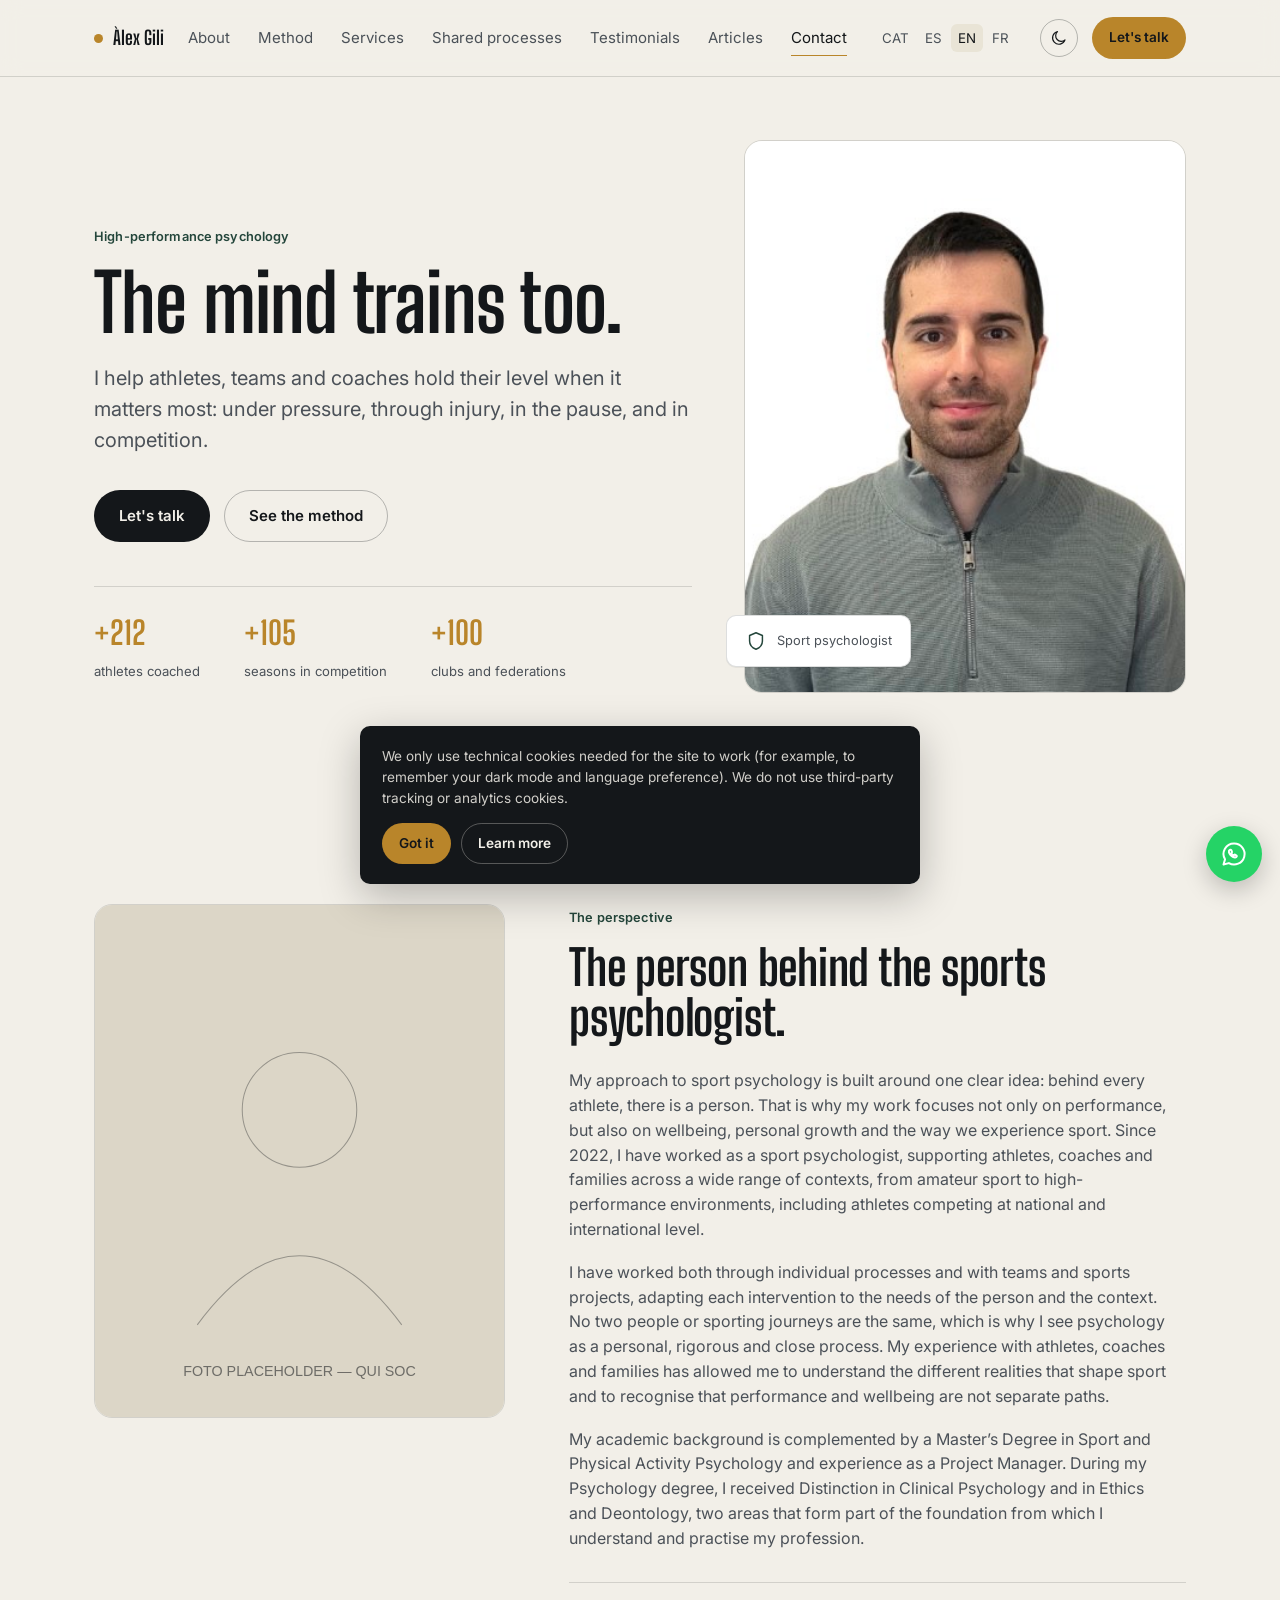
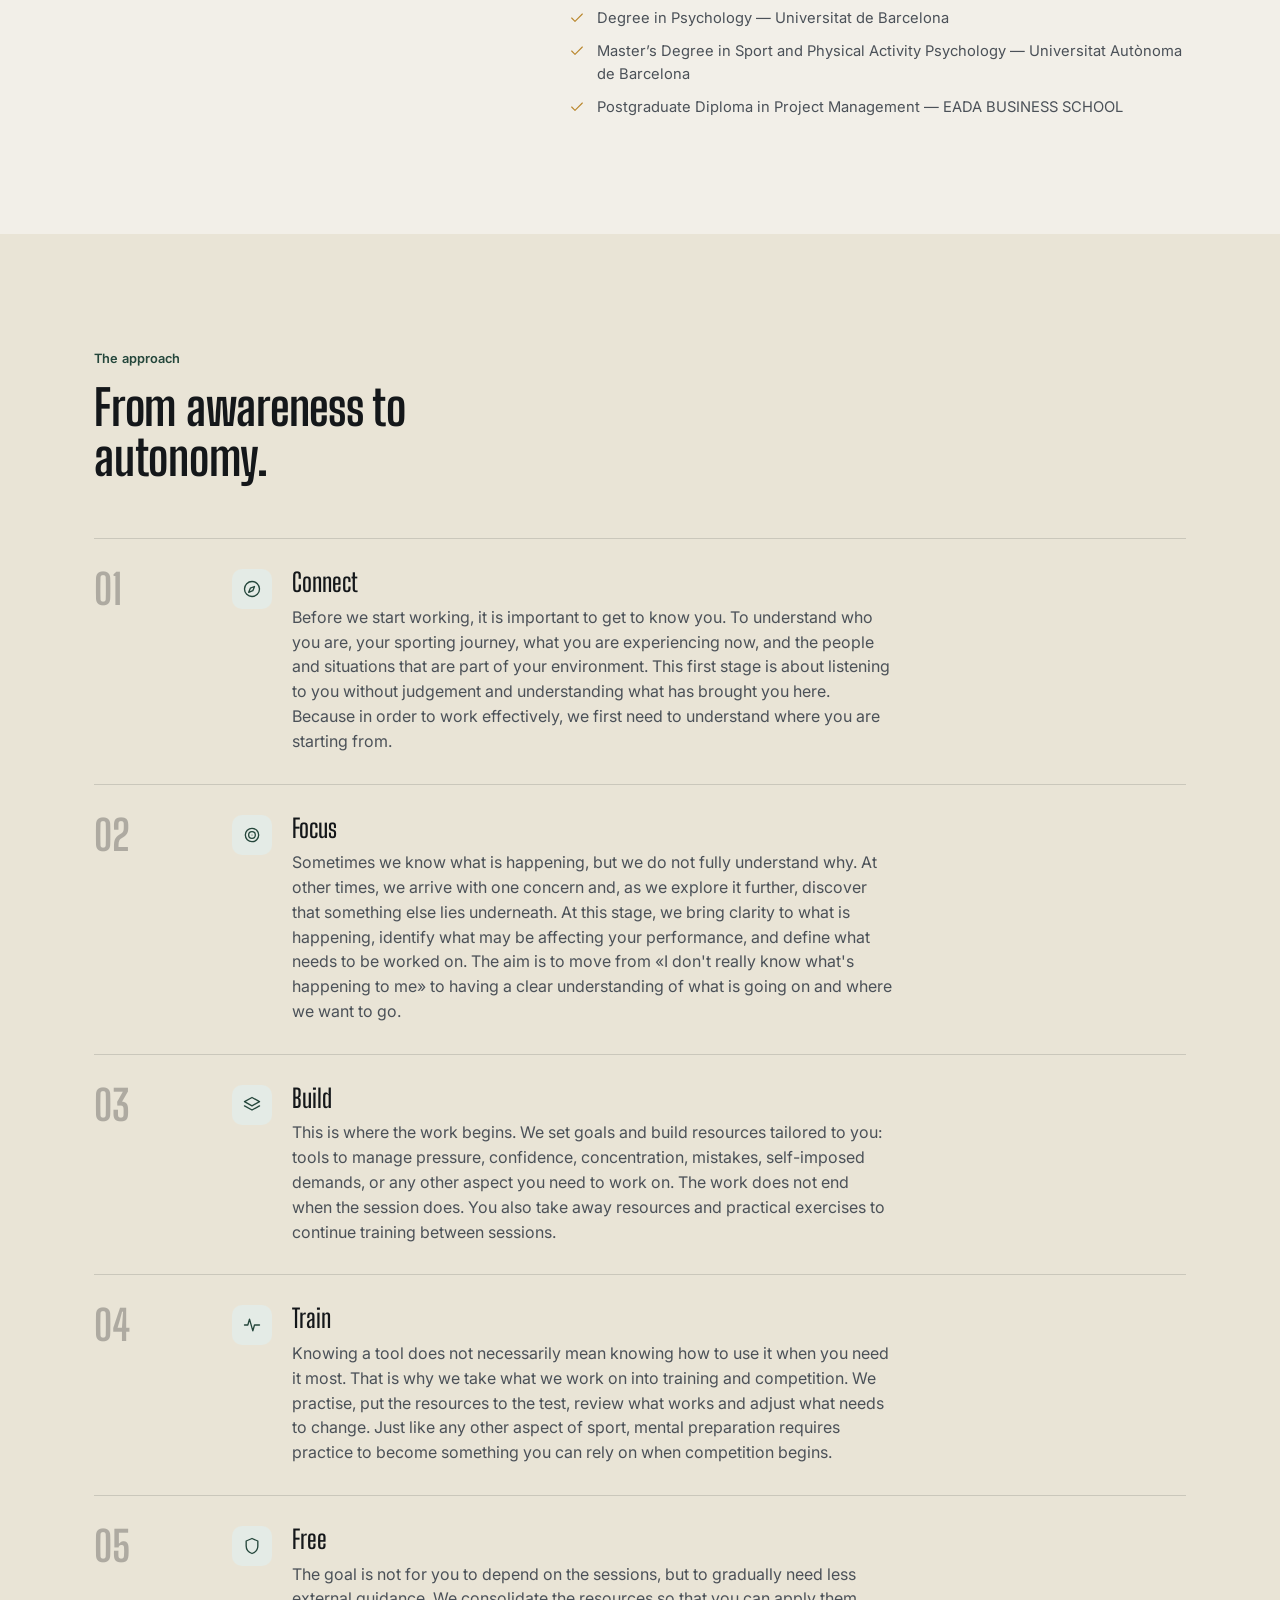
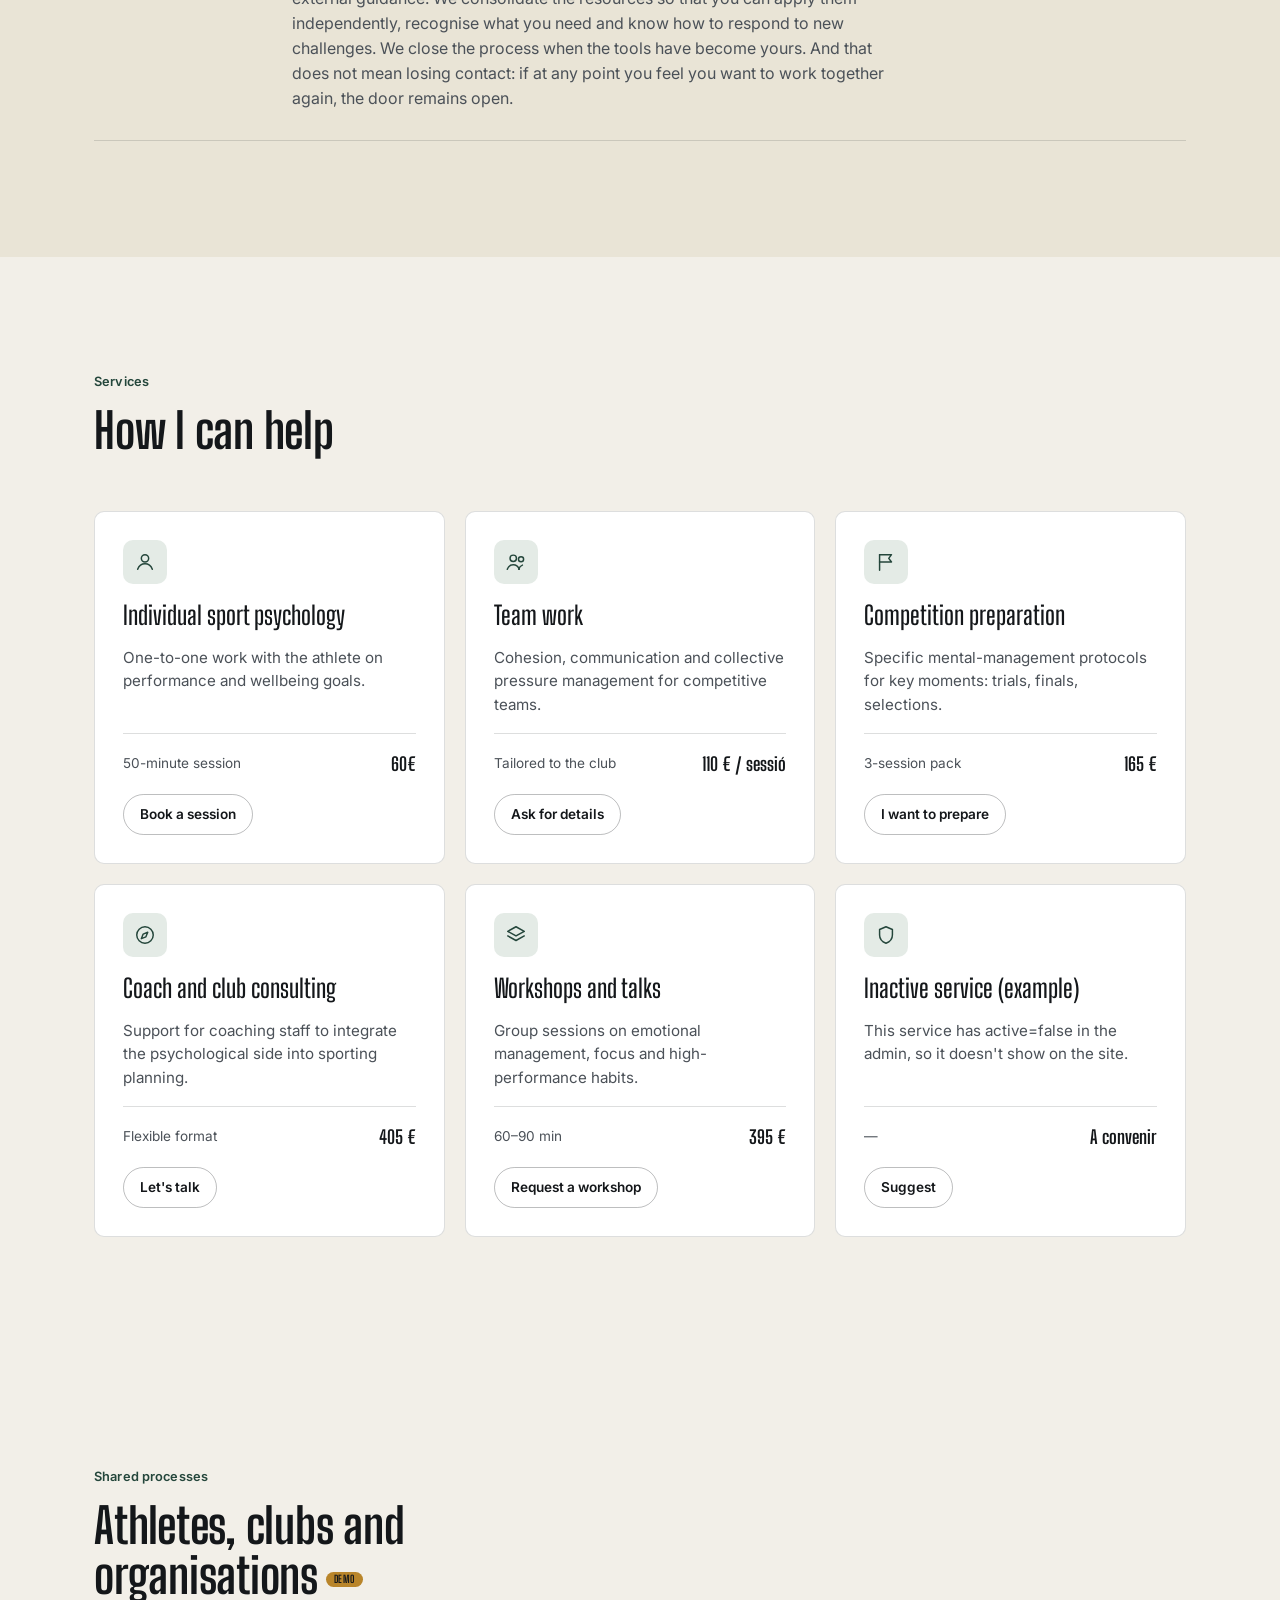
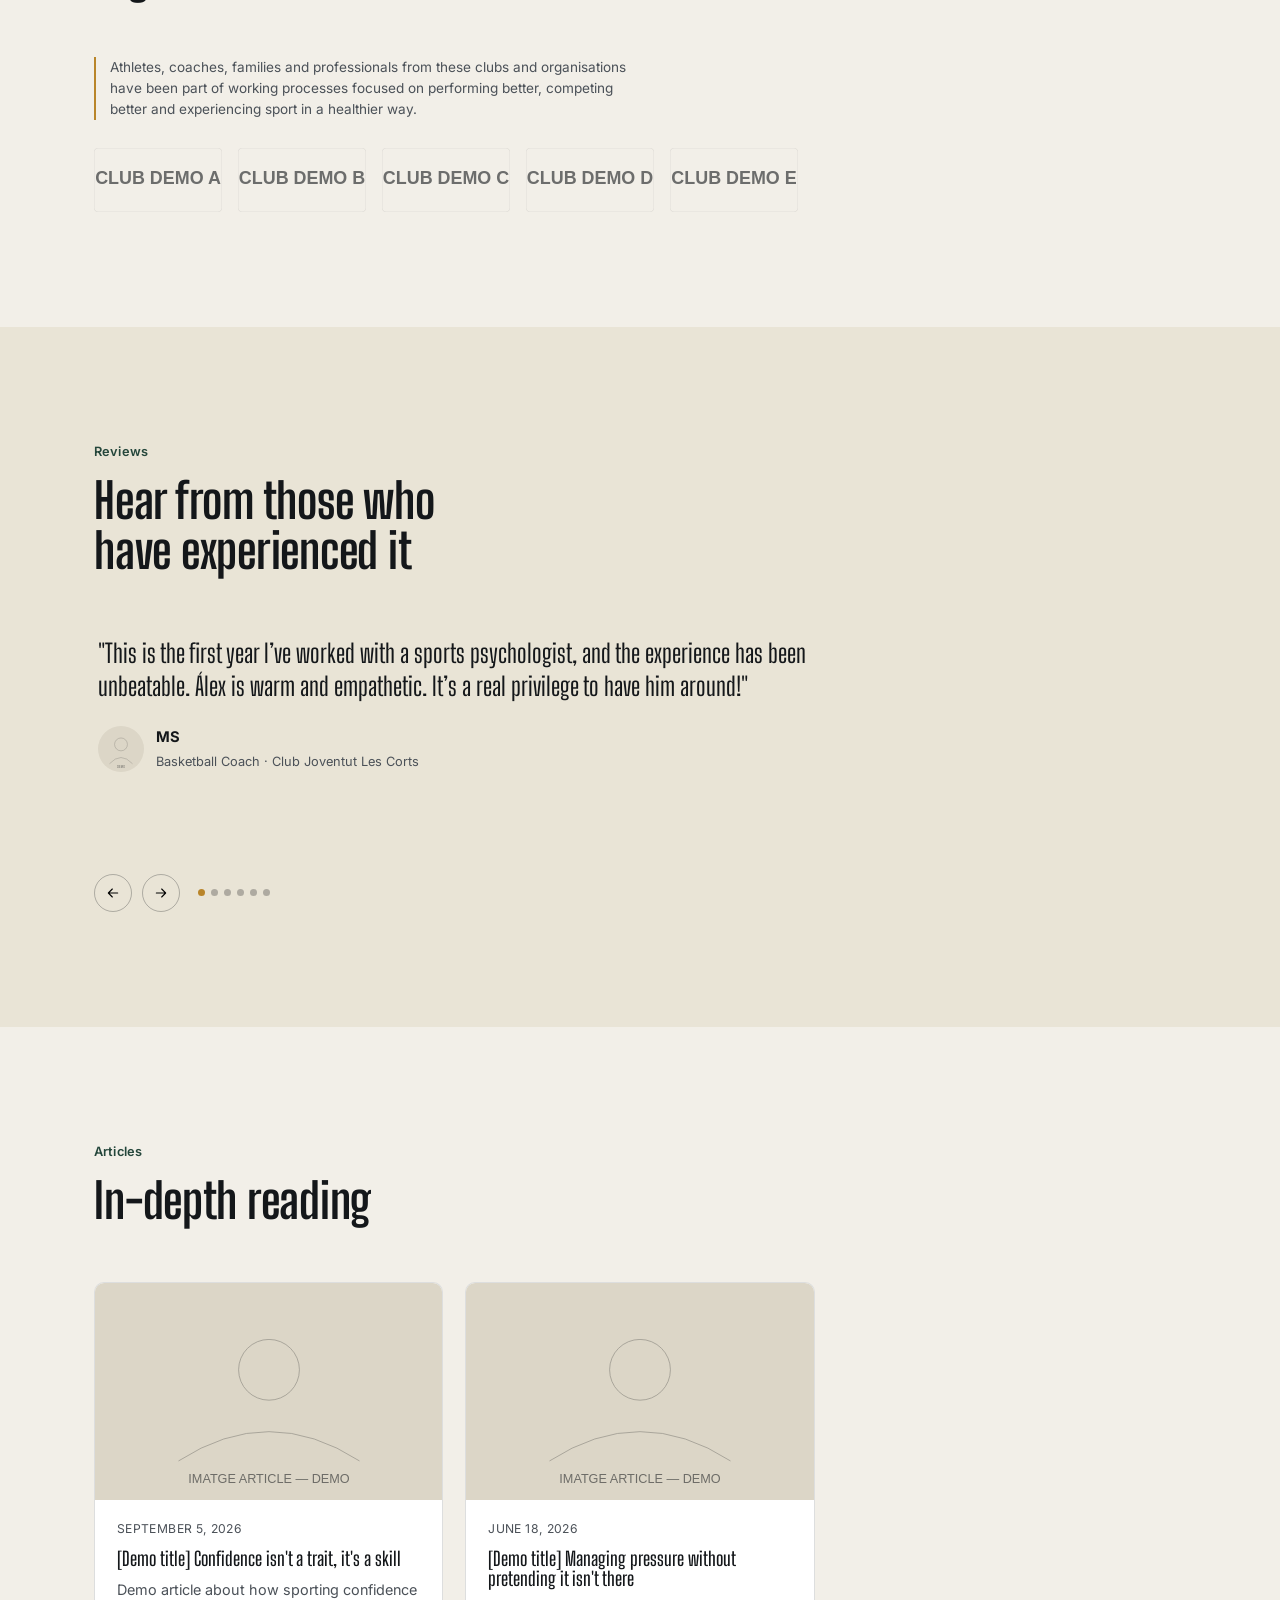
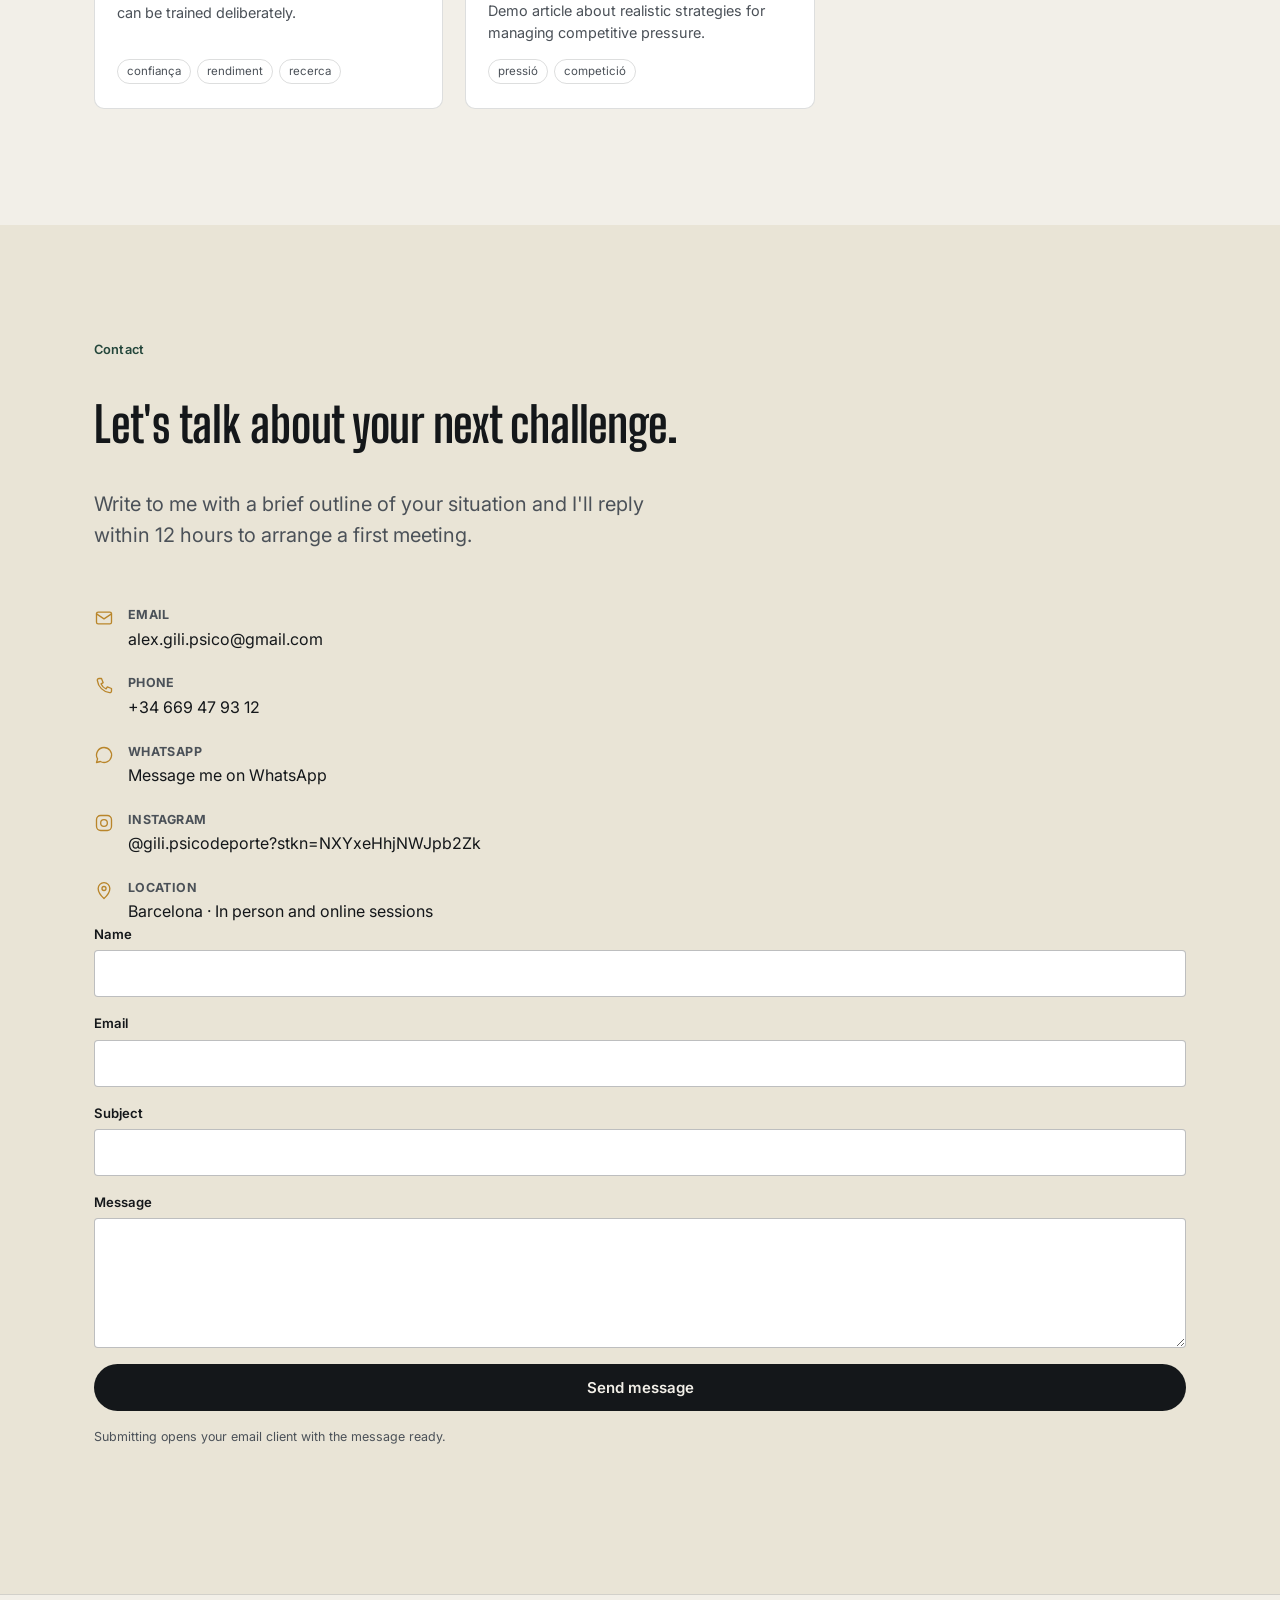
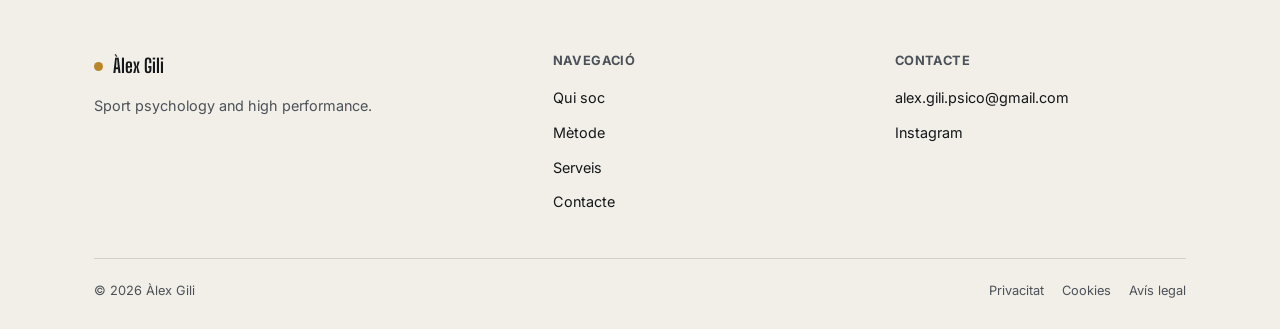
==== commit 8d50ad54: "Actualitza continguts de la web" ====
--- a/index.html
+++ b/index.html
@@ -60,9 +60,9 @@
       <a href="#about" data-nav="about">Qui soc</a>
       <a href="#method" data-nav="method">Mètode</a>
       <a href="#services" data-nav="services">Serveis</a>
+      <a href="#clients" data-nav="clients">Processos compartits</a>
+      <a href="#testimonials" data-nav="testimonials">Valoracions</a>
       <a href="#articles" data-nav="articles">Articles</a>
-      <a href="#news" data-nav="news">Actualitat</a>
-      <a href="#resources" data-nav="resources">Recursos</a>
       <a href="#contact" data-nav="contact">Contacte</a>
       <div class="lang-switch" id="lang-switch" role="group" aria-label="Selecciona idioma"></div>
     </nav>
@@ -143,19 +143,6 @@
     </div>
   </section>
 
-  <!-- PREUS -->
-  <section class="section section-alt" id="pricing">
-    <div class="container">
-      <div class="section-head reveal">
-        <div>
-          <span class="eyebrow" data-t="sectionHeaders.pricing.kicker"></span>
-          <h2 data-t="sectionHeaders.pricing.title"></h2>
-        </div>
-      </div>
-      <div class="pricing-grid" id="pricing-grid"></div>
-    </div>
-  </section>
-
   <!-- CLIENTS / CONFIANÇA -->
   <section class="section" id="clients">
     <div class="container">
@@ -193,32 +180,6 @@
         </div>
       </div>
       <div class="grid-3" id="articles-grid"></div>
-    </div>
-  </section>
-
-  <!-- ACTUALITAT -->
-  <section class="section section-alt" id="news">
-    <div class="container">
-      <div class="section-head reveal">
-        <div>
-          <span class="eyebrow" data-t="sectionHeaders.news.kicker"></span>
-          <h2 data-t="sectionHeaders.news.title"></h2>
-        </div>
-      </div>
-      <div class="grid-3" id="news-grid"></div>
-    </div>
-  </section>
-
-  <!-- RECURSOS -->
-  <section class="section" id="resources">
-    <div class="container">
-      <div class="section-head reveal">
-        <div>
-          <span class="eyebrow" data-t="sectionHeaders.resources.kicker"></span>
-          <h2 data-t="sectionHeaders.resources.title"></h2>
-        </div>
-      </div>
-      <div class="resource-grid" id="resources-grid"></div>
     </div>
   </section>
 
--- a/css/styles.css
+++ b/css/styles.css
@@ -72,6 +72,7 @@
 html{ scroll-behavior:smooth; scroll-padding-top: 84px; overflow-x: hidden; }
 body{
   margin:0;
+  padding-top:76px;
   background: var(--paper);
   color: var(--ink);
   font-family: var(--font-body);
@@ -119,15 +120,15 @@
 
 /* ---------- 4. Header / nav ---------- */
 .site-header{
-  position: sticky; top:0; z-index:100;
+  position:fixed; top:0; left:0; right:0; z-index:100;
   background: color-mix(in srgb, var(--paper) 88%, transparent);
   backdrop-filter: blur(10px);
   border-bottom: 1px solid var(--line);
 }
-.site-header .container{ display:flex; align-items:center; justify-content:space-between; height:76px; gap:24px; }
+.site-header .container{ display:grid; grid-template-columns:auto minmax(0,1fr) auto; align-items:center; height:76px; gap:24px; }
 .brand{ display:flex; align-items:center; gap:10px; font-family: var(--font-display); font-weight:700; font-size:1.2rem; text-decoration:none; white-space:nowrap; }
 .brand .dot{ width:9px; height:9px; border-radius:50%; background:var(--accent); }
-.main-nav{ display:flex; align-items:center; gap:28px; }
+.main-nav{ display:flex; align-items:center; justify-content:center; gap:28px; min-width:0; }
 .main-nav a{ text-decoration:none; font-size:.94rem; color:var(--ink-soft); padding:6px 0; border-bottom:1px solid transparent; transition: color .2s var(--ease), border-color .2s var(--ease); }
 .main-nav a:hover, .main-nav a:focus-visible{ color: var(--ink); border-color: var(--accent); }
 .main-nav a[aria-current="true"]{ color: var(--ink); border-color: var(--accent); }
@@ -415,7 +416,8 @@
 
 @media (max-width: 760px){
   .main-nav{
-    position:fixed; inset: 76px 0 0 0; background: var(--paper); padding: 28px var(--gutter);
+    position:fixed; top:76px; left:0; right:0; height: calc(100dvh - 76px); z-index:120;
+    background: var(--paper); padding: 28px var(--gutter);
     display:flex; flex-direction:column; align-items:flex-start; gap:6px; border-top:1px solid var(--line);
     transform: translateX(100%); transition: transform .3s var(--ease); overflow:auto;
   }
@@ -436,9 +438,10 @@
 }
 
 @media (max-width: 480px){
+  body{ padding-top:64px; }
   .site-header .container{ height:64px; gap:12px; }
   html{ scroll-padding-top: 72px; }
-  .main-nav{ inset: 64px 0 0 0; }
+  .main-nav{ top:64px; height: calc(100dvh - 64px); }
   .hero{ padding-top:40px; }
   .hero-actions{ gap:10px; }
   .hero-actions .btn{ flex:1 1 100%; }
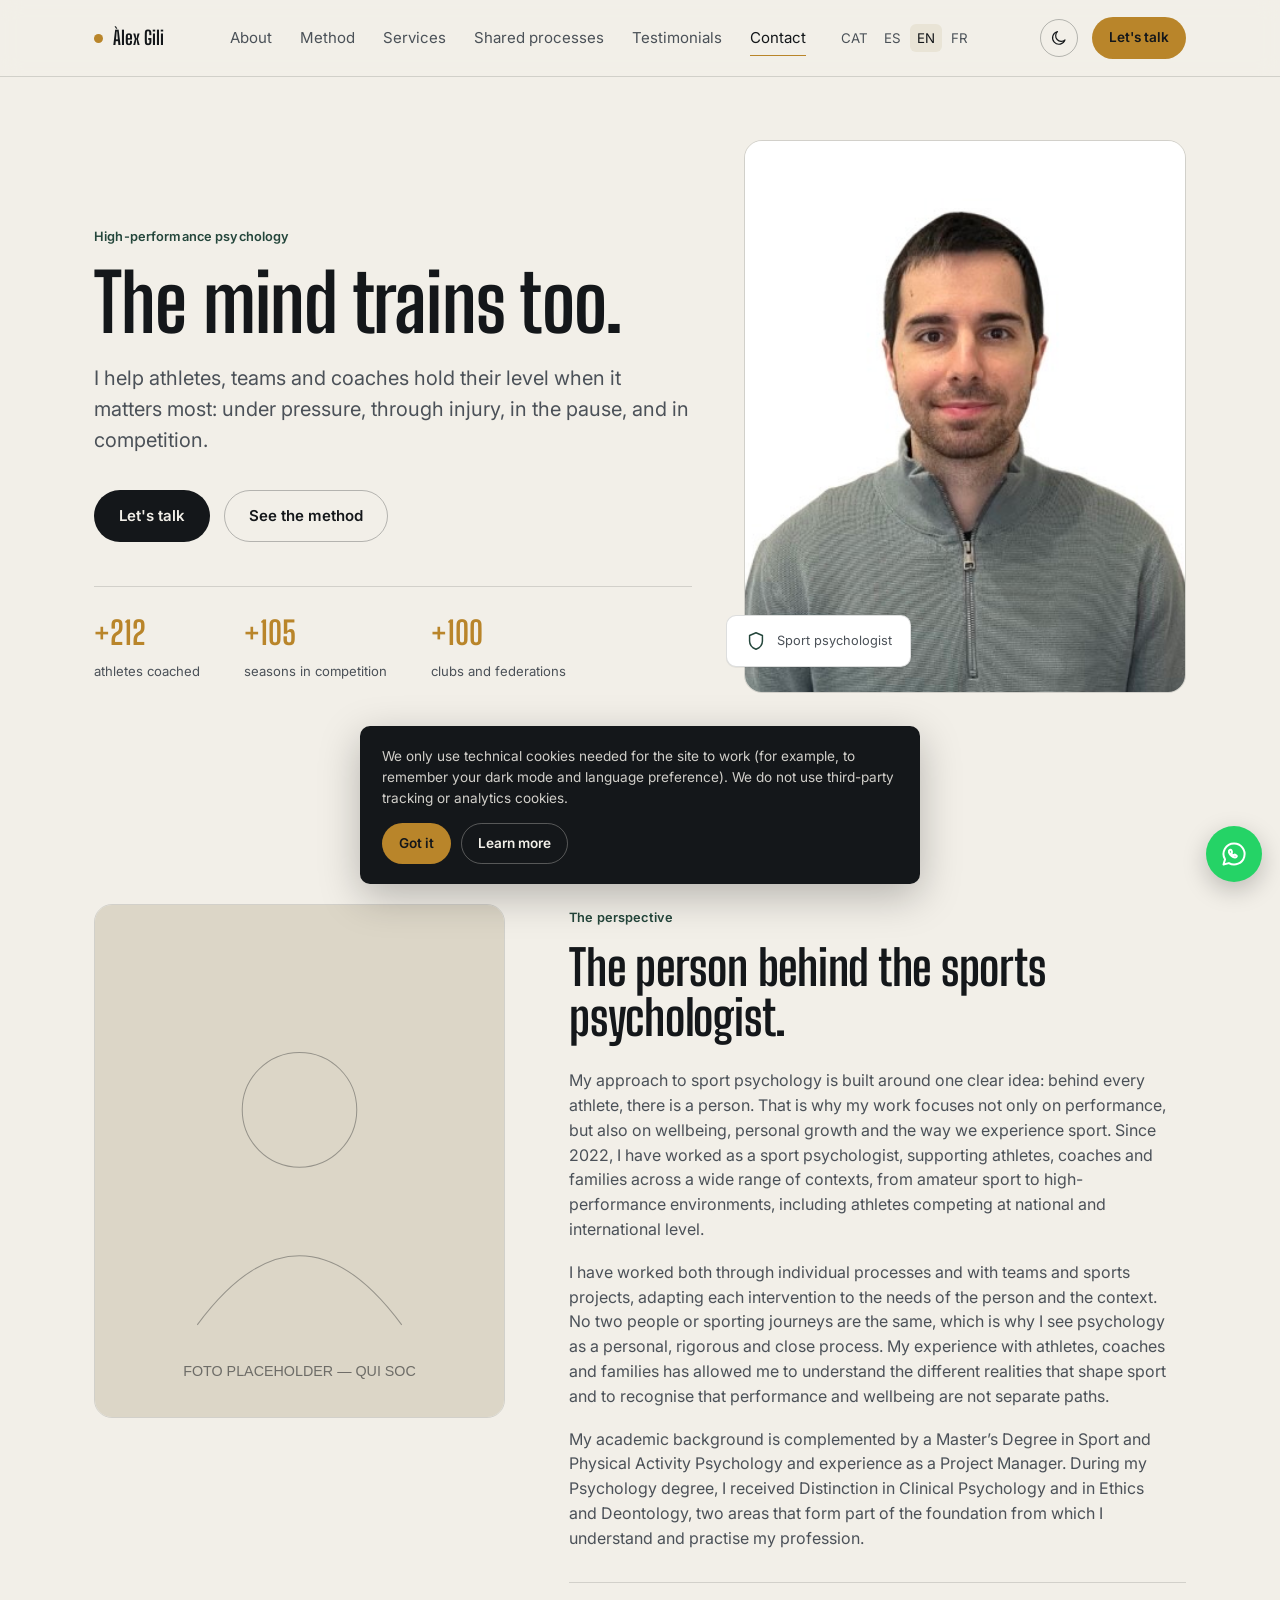
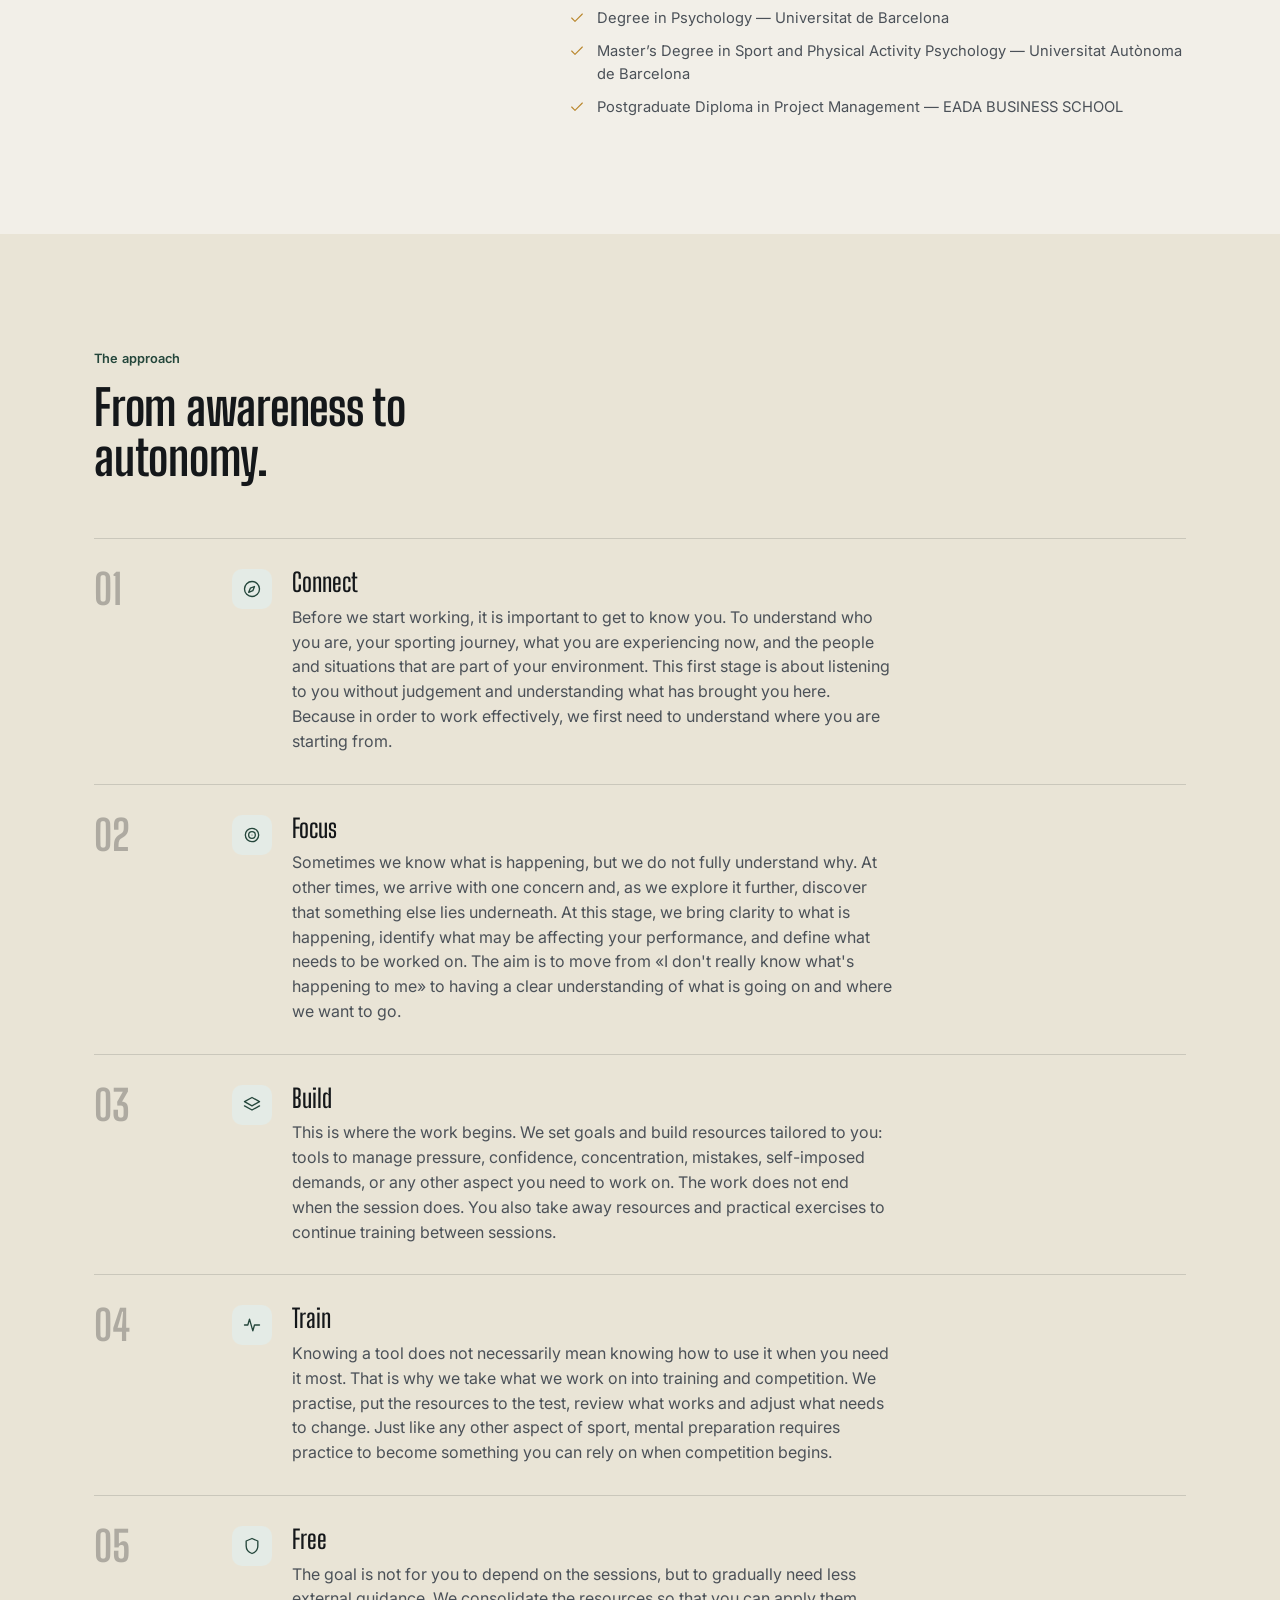
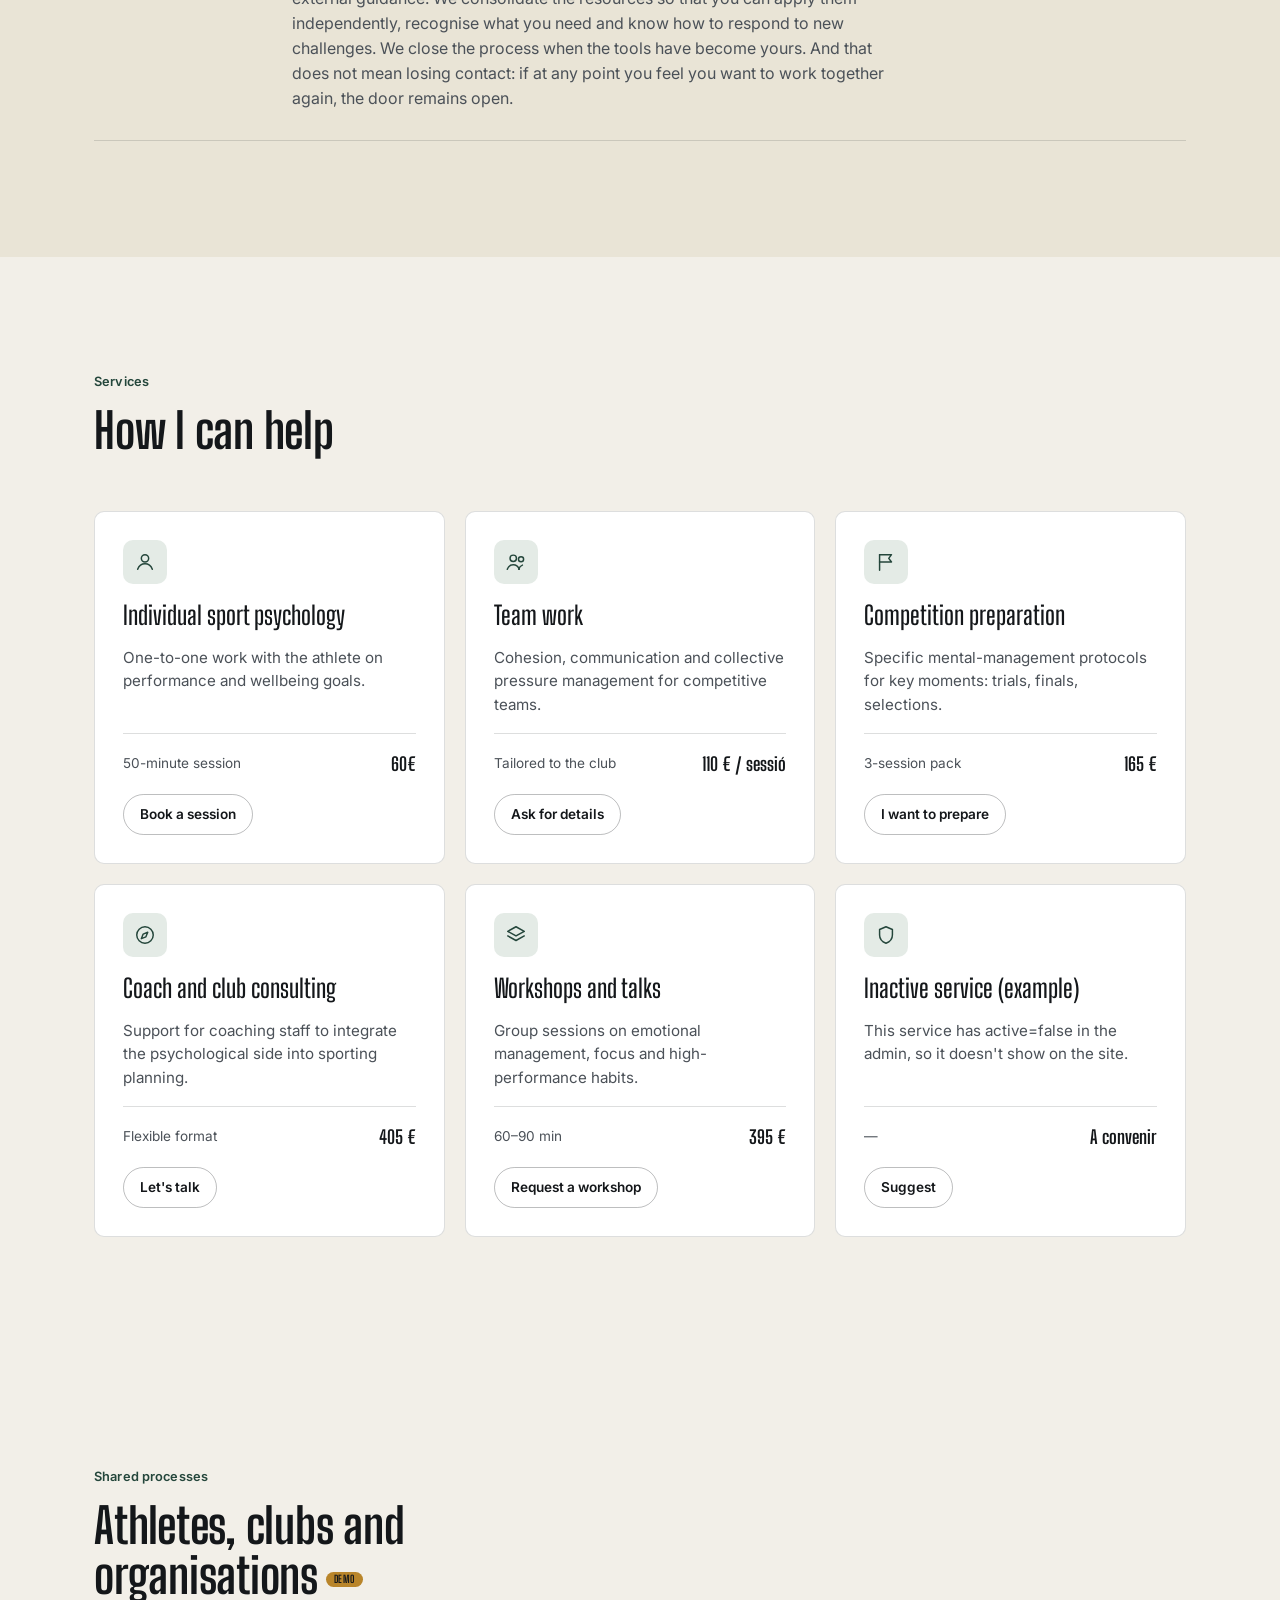
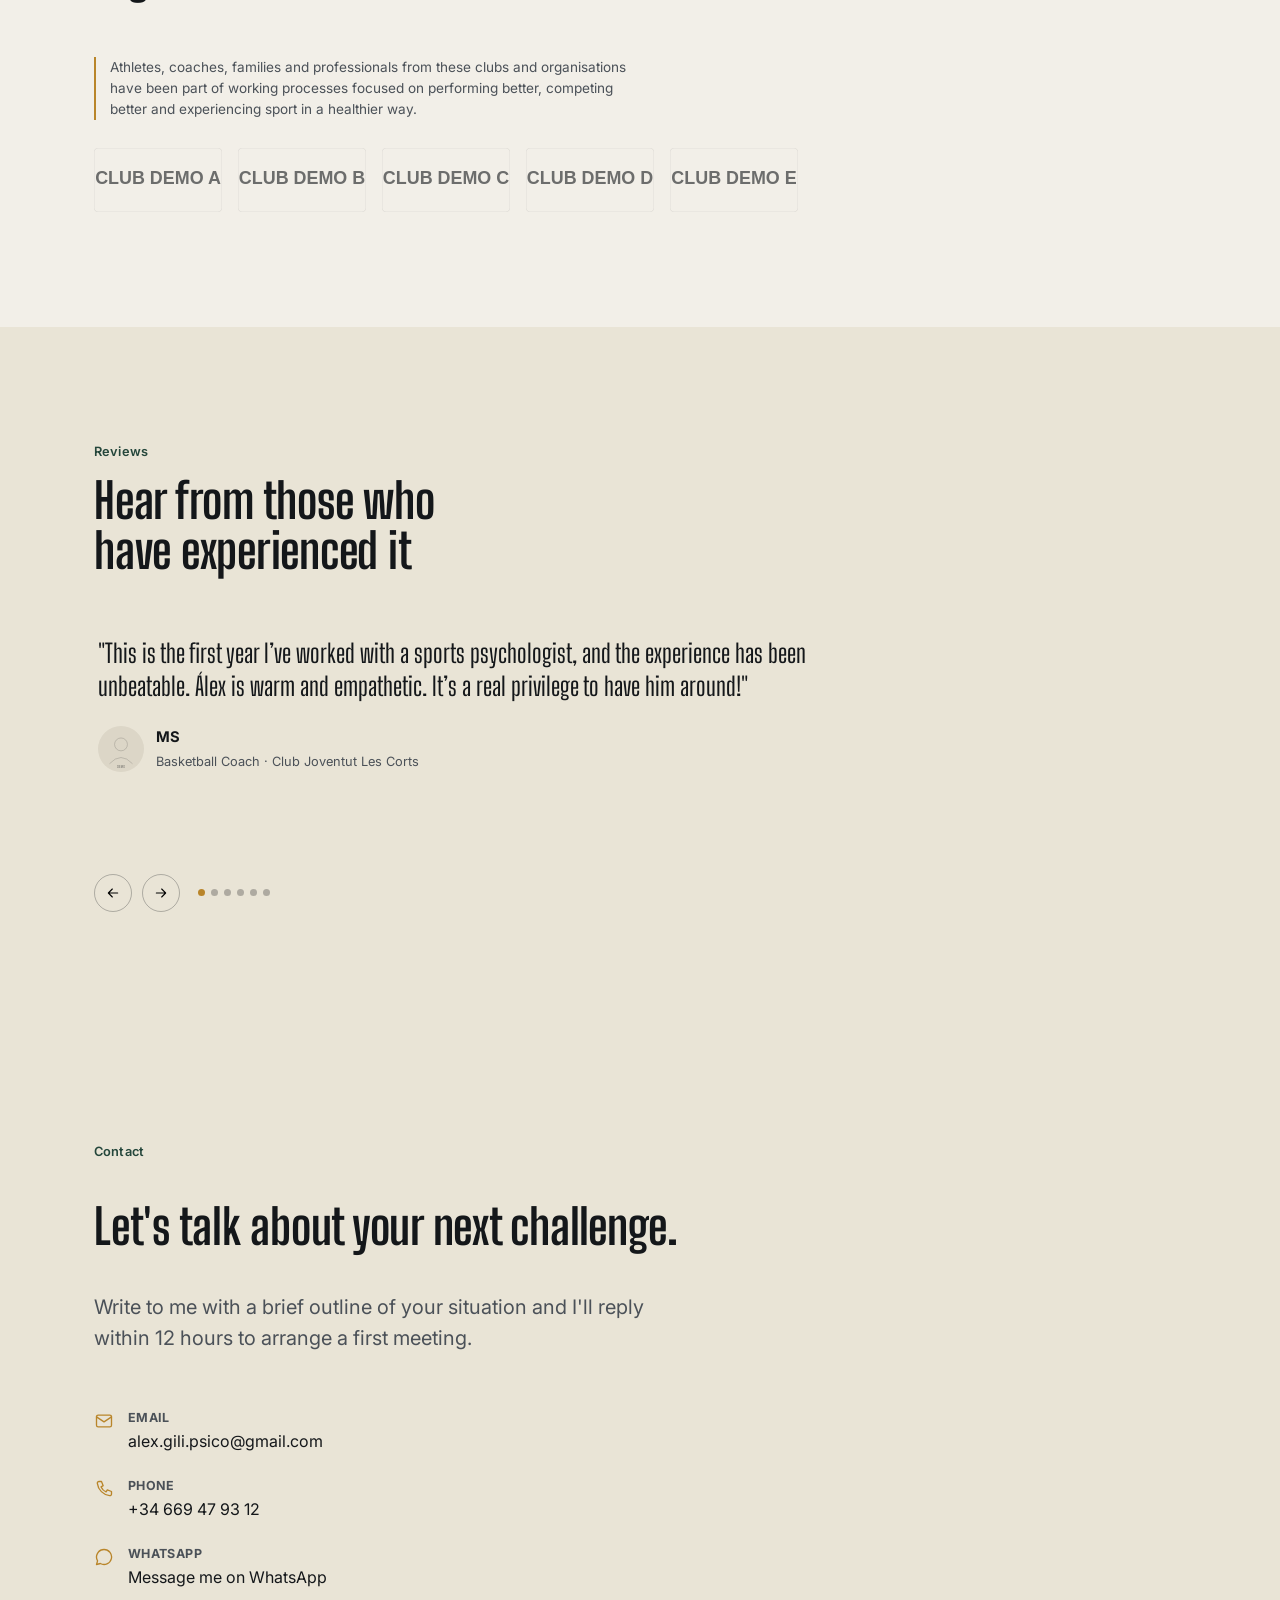
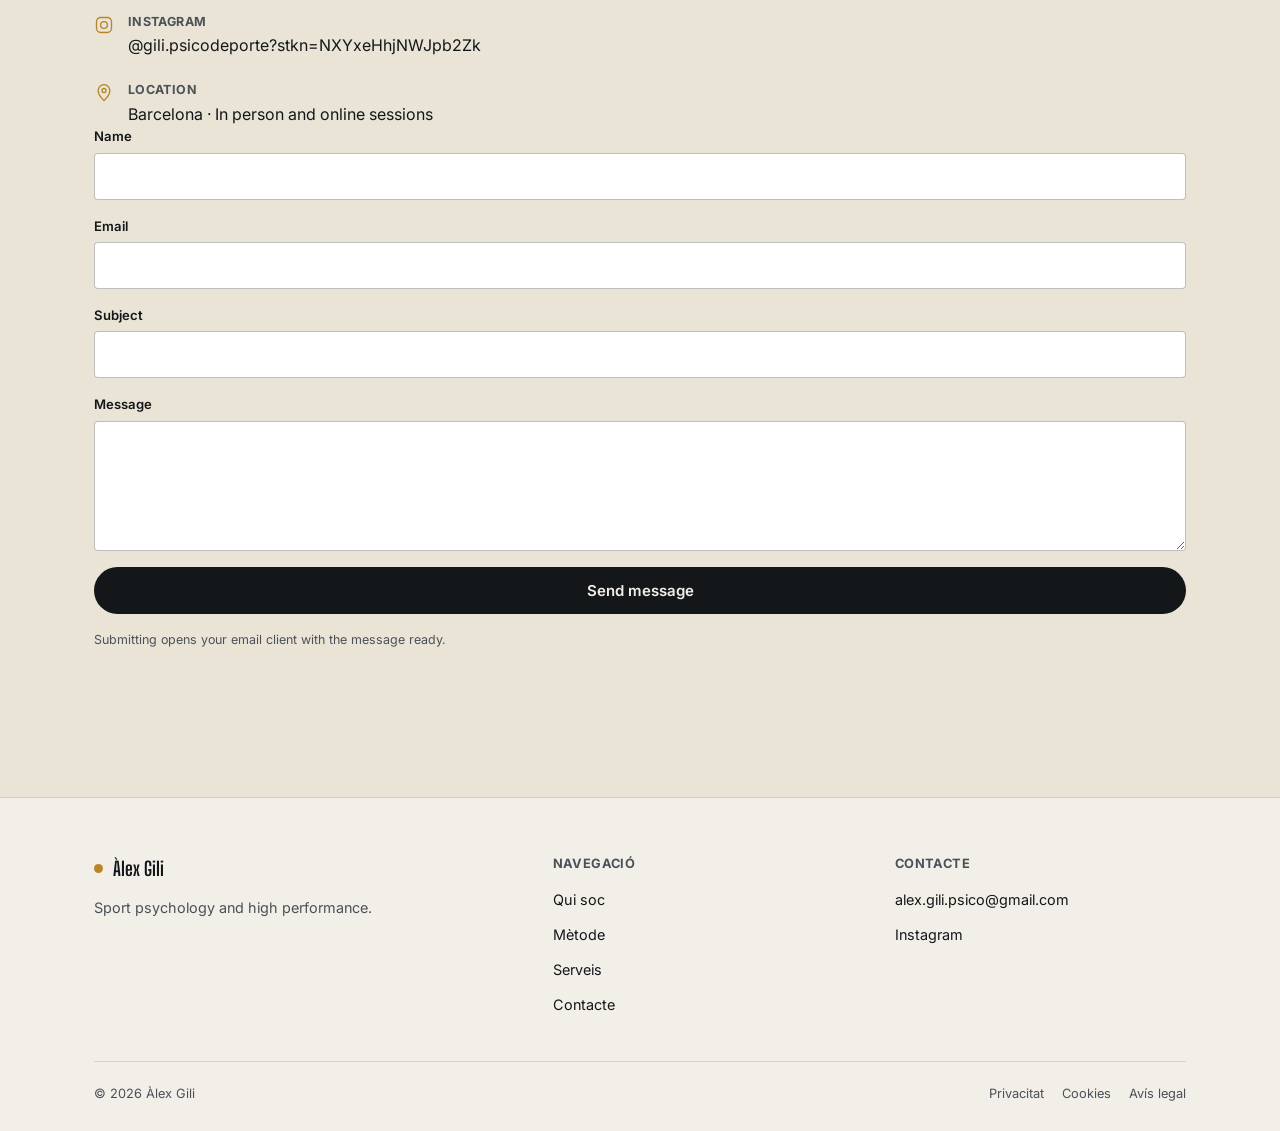
==== commit 68a16ef3: "Actualitza continguts de la web" ====
--- a/index.html
+++ b/index.html
@@ -62,7 +62,6 @@
       <a href="#services" data-nav="services">Serveis</a>
       <a href="#clients" data-nav="clients">Processos compartits</a>
       <a href="#testimonials" data-nav="testimonials">Valoracions</a>
-      <a href="#articles" data-nav="articles">Articles</a>
       <a href="#contact" data-nav="contact">Contacte</a>
       <div class="lang-switch" id="lang-switch" role="group" aria-label="Selecciona idioma"></div>
     </nav>
@@ -167,19 +166,6 @@
         </div>
       </div>
       <div class="testimonial-slider reveal" id="testimonial-slider"></div>
-    </div>
-  </section>
-
-  <!-- ARTICLES -->
-  <section class="section" id="articles">
-    <div class="container">
-      <div class="section-head reveal">
-        <div>
-          <span class="eyebrow" data-t="sectionHeaders.articles.kicker"></span>
-          <h2 data-t="sectionHeaders.articles.title"></h2>
-        </div>
-      </div>
-      <div class="grid-3" id="articles-grid"></div>
     </div>
   </section>
 
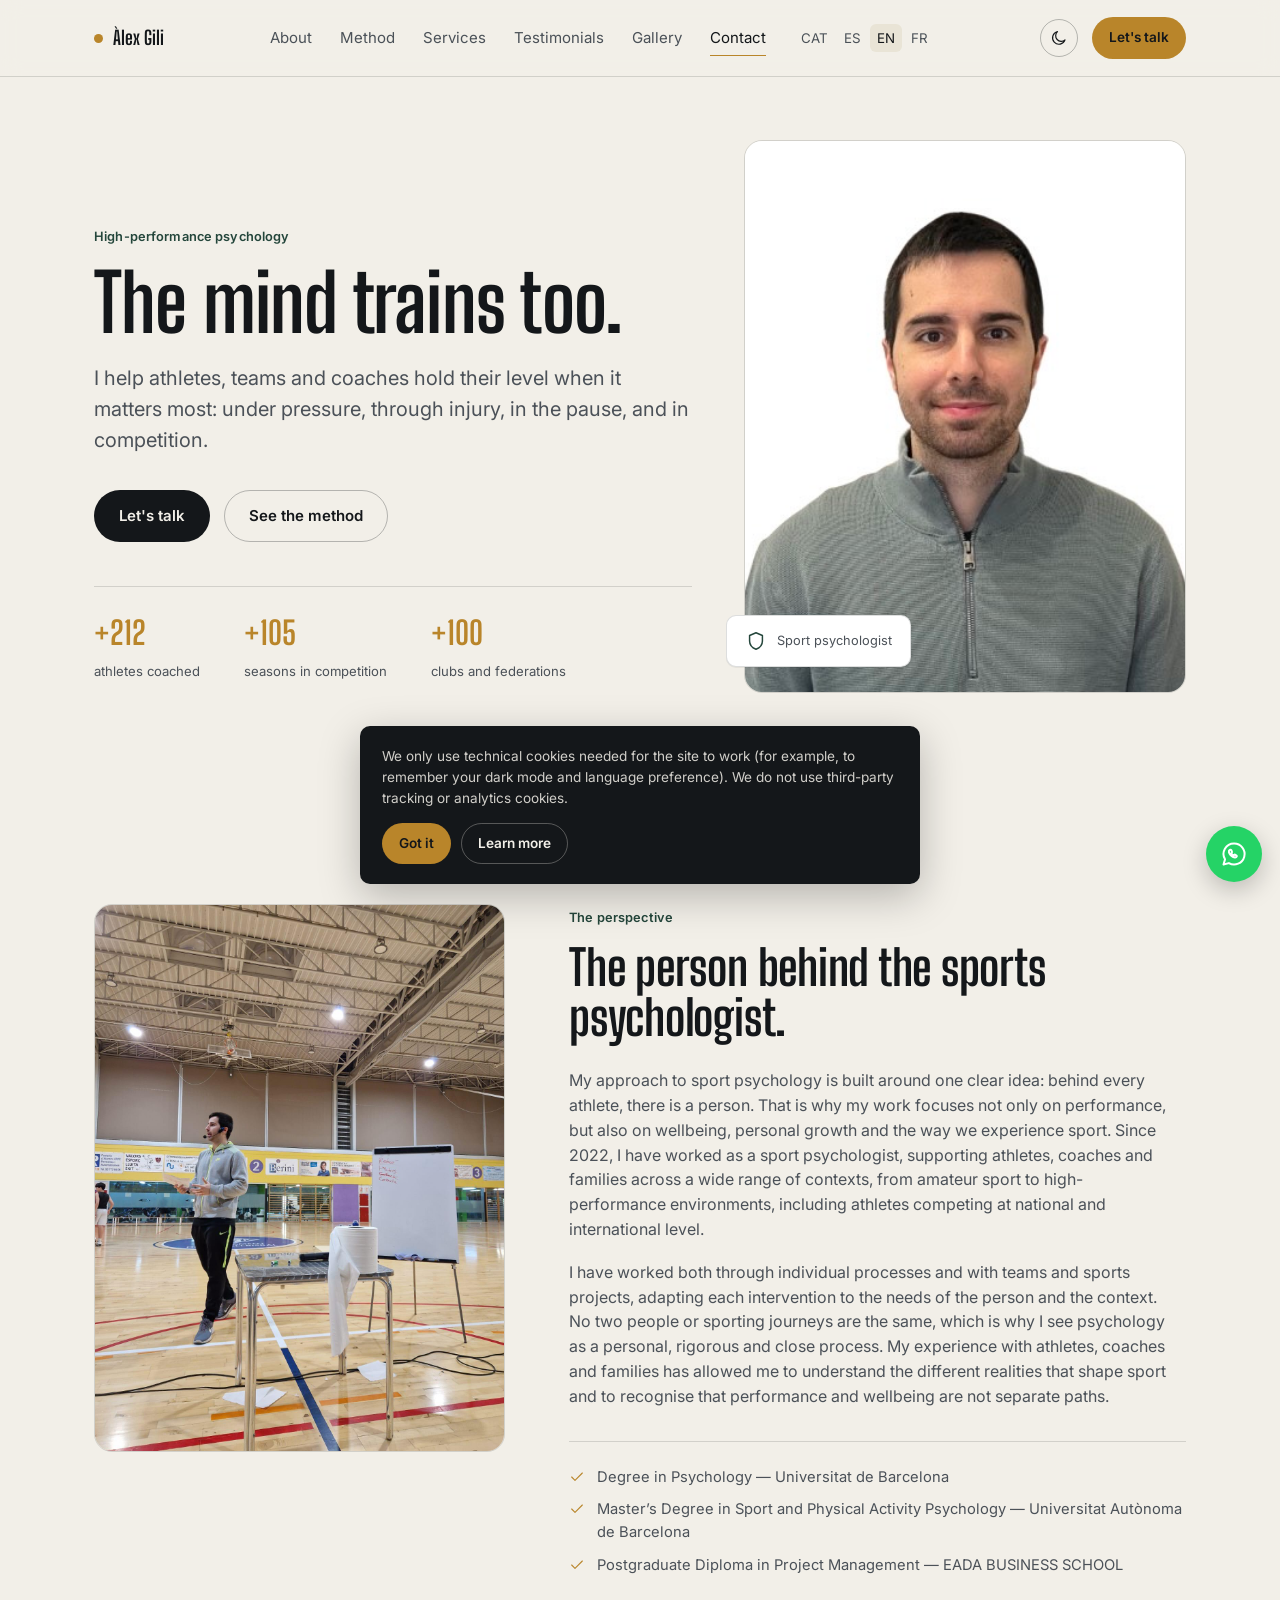
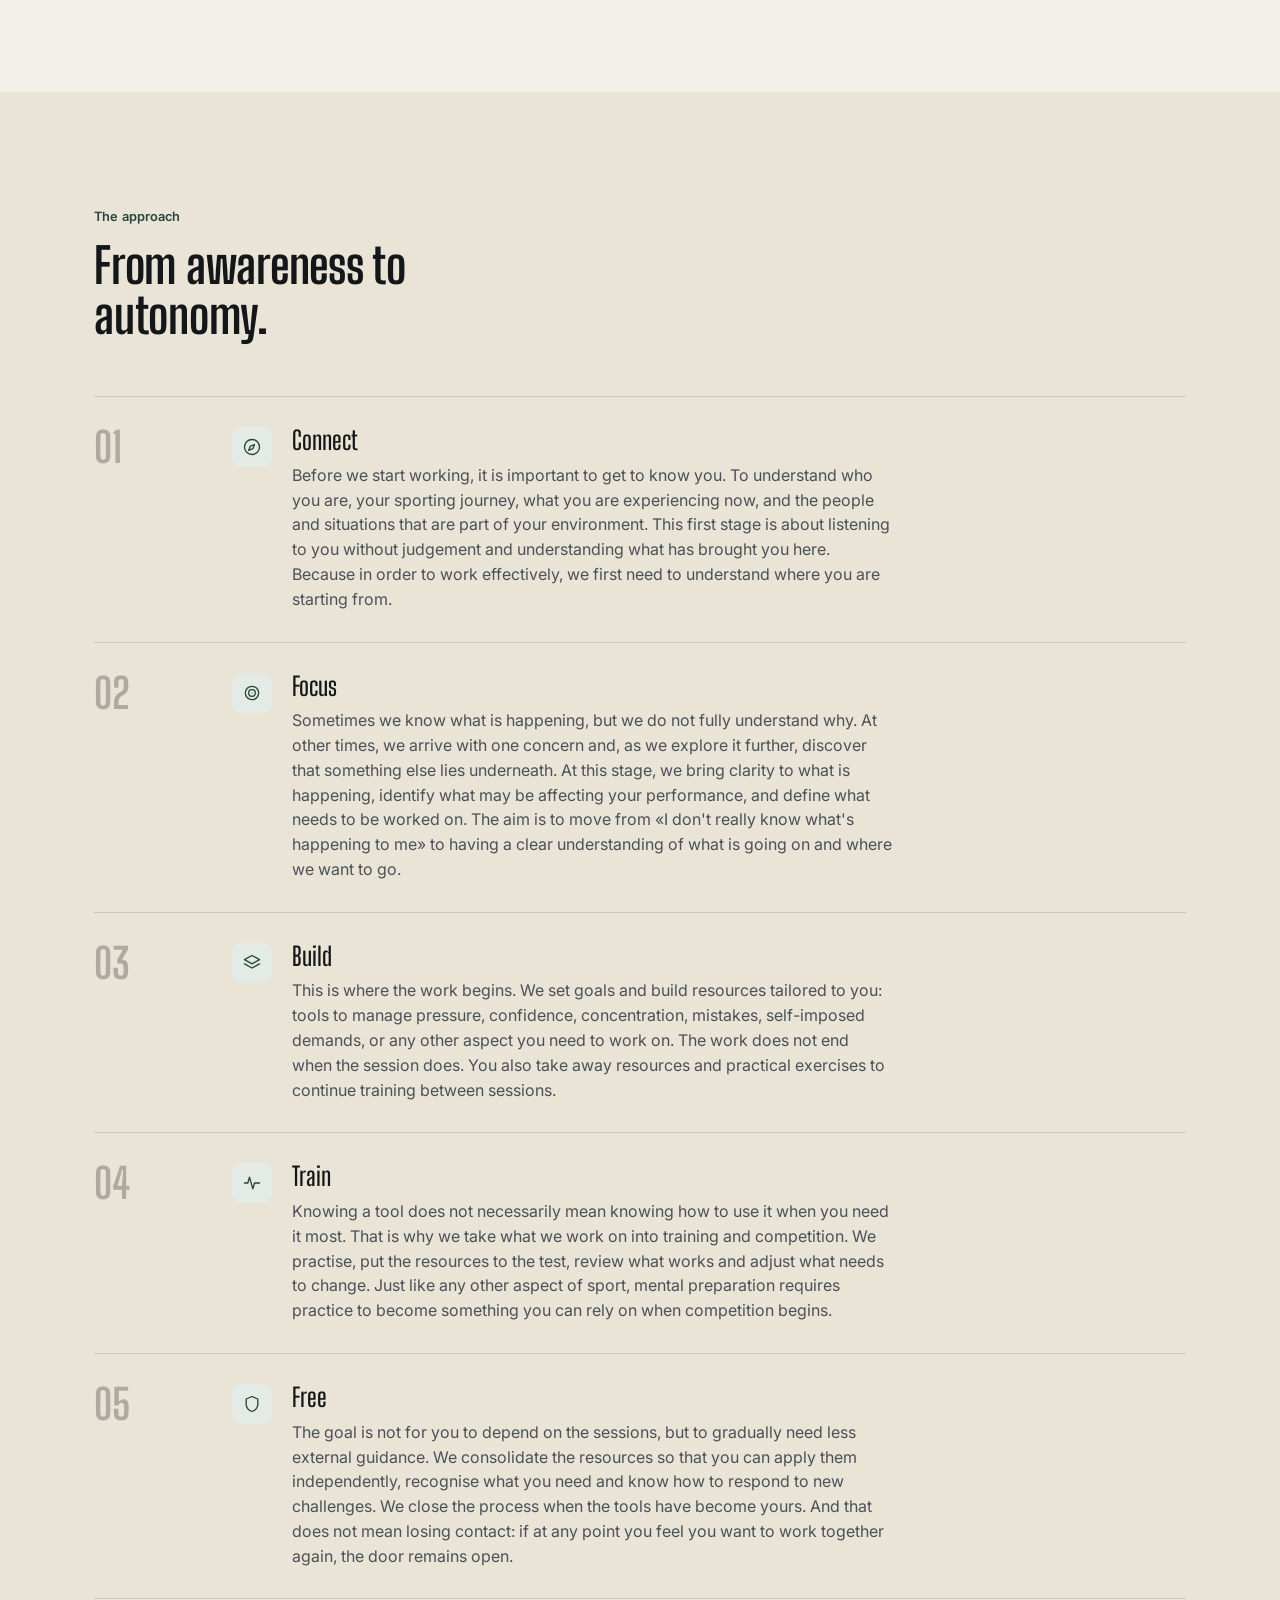
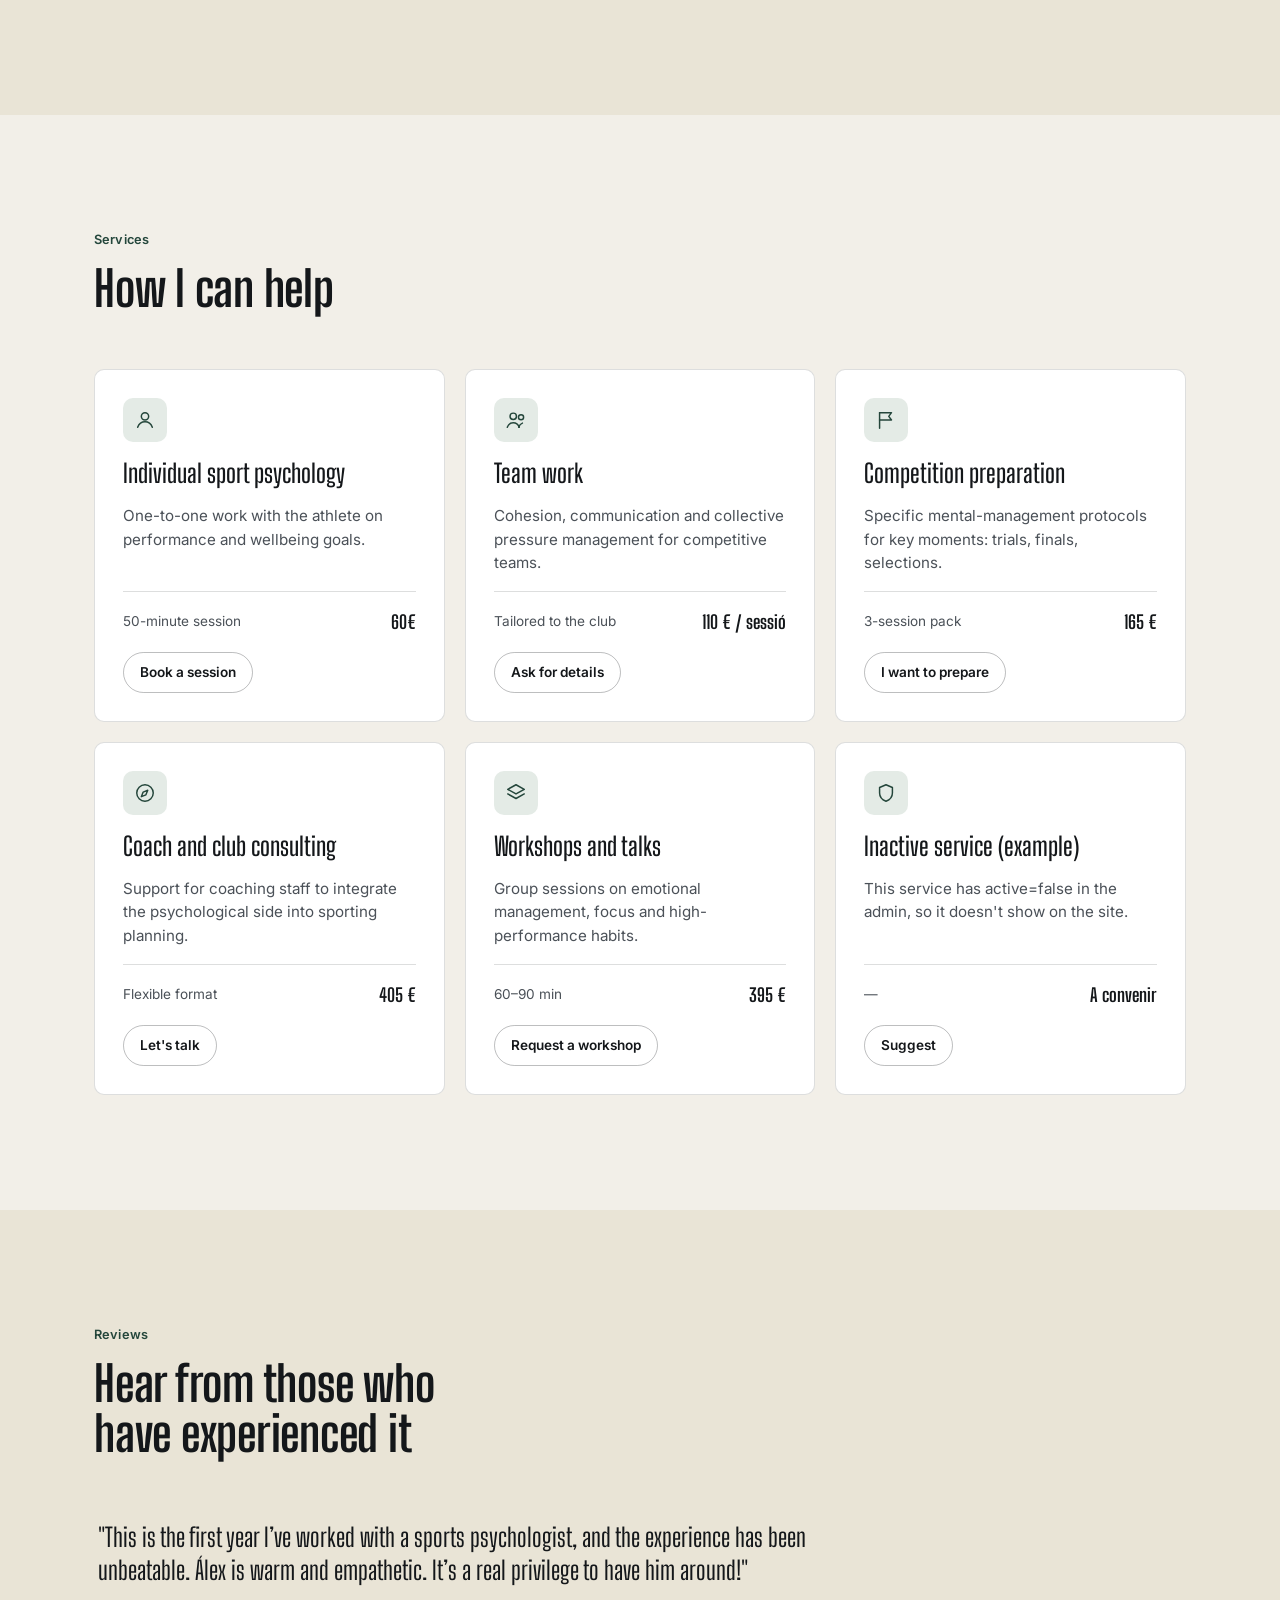
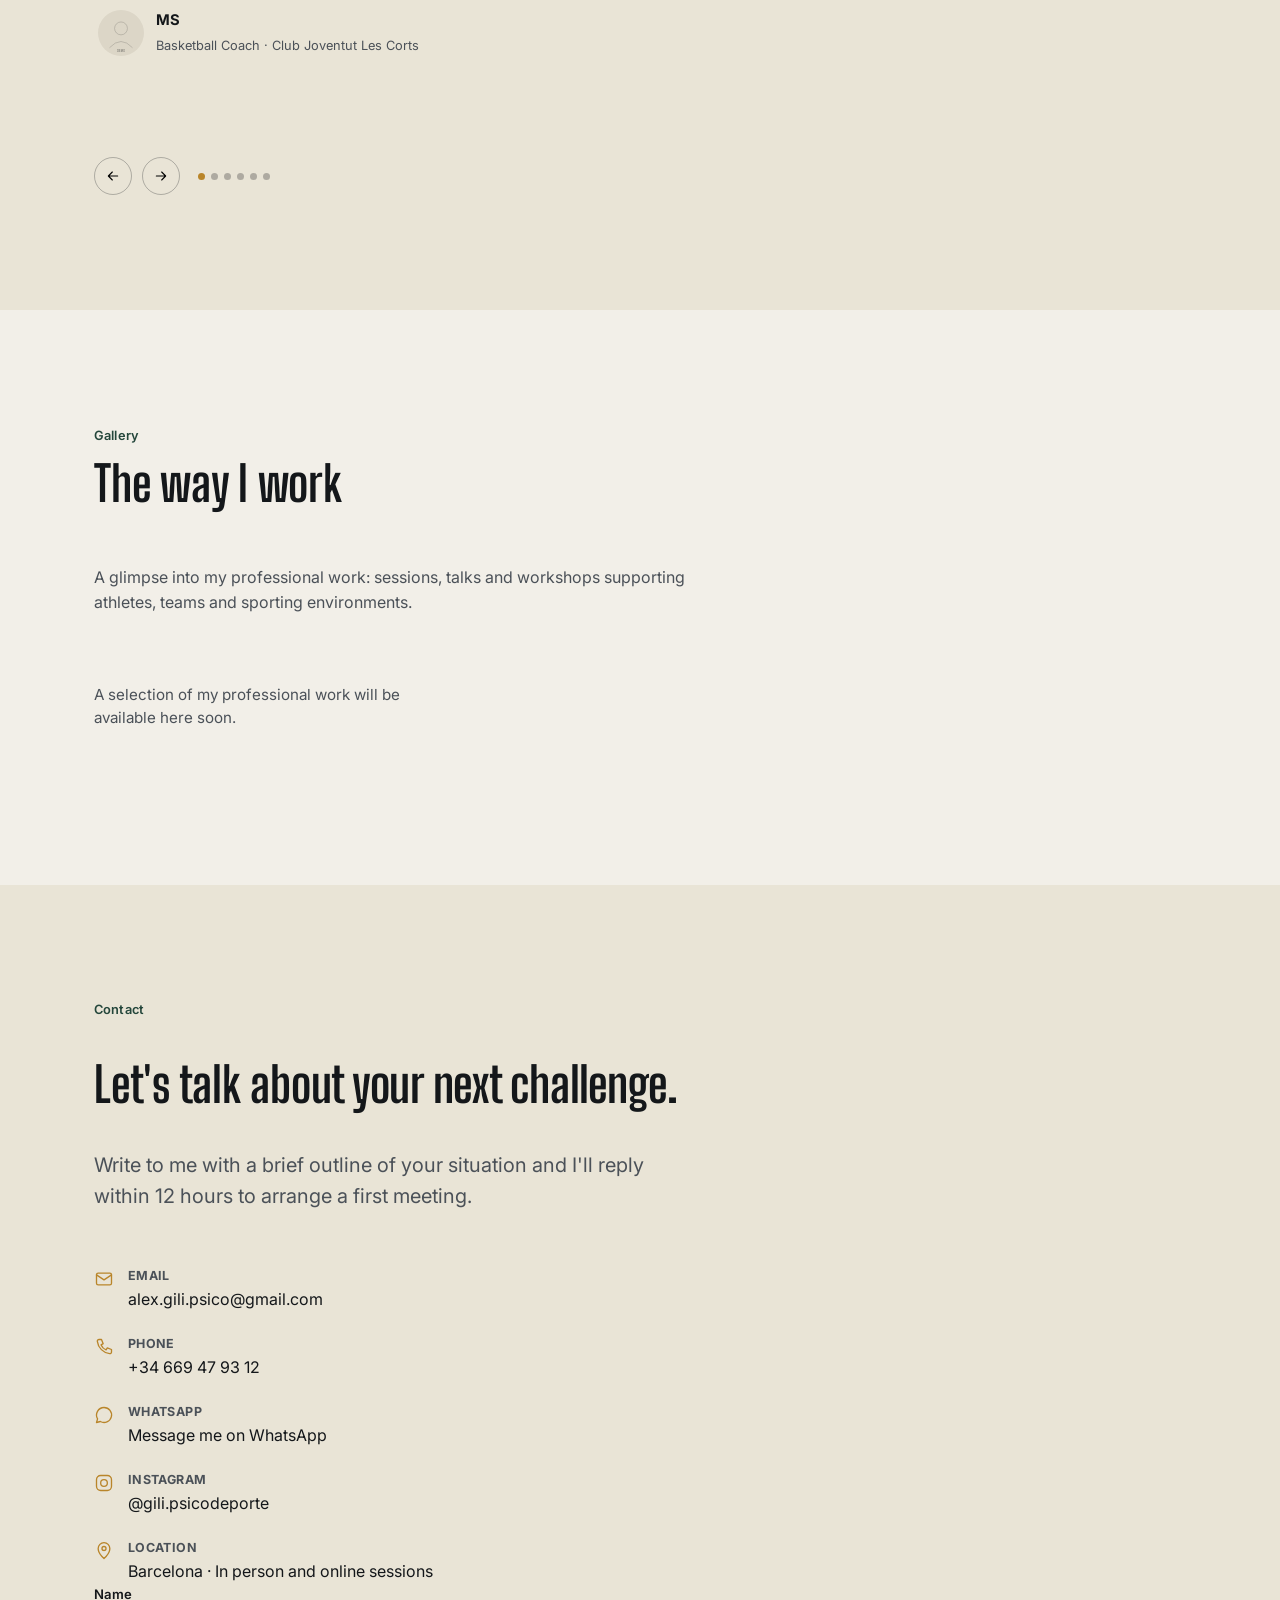
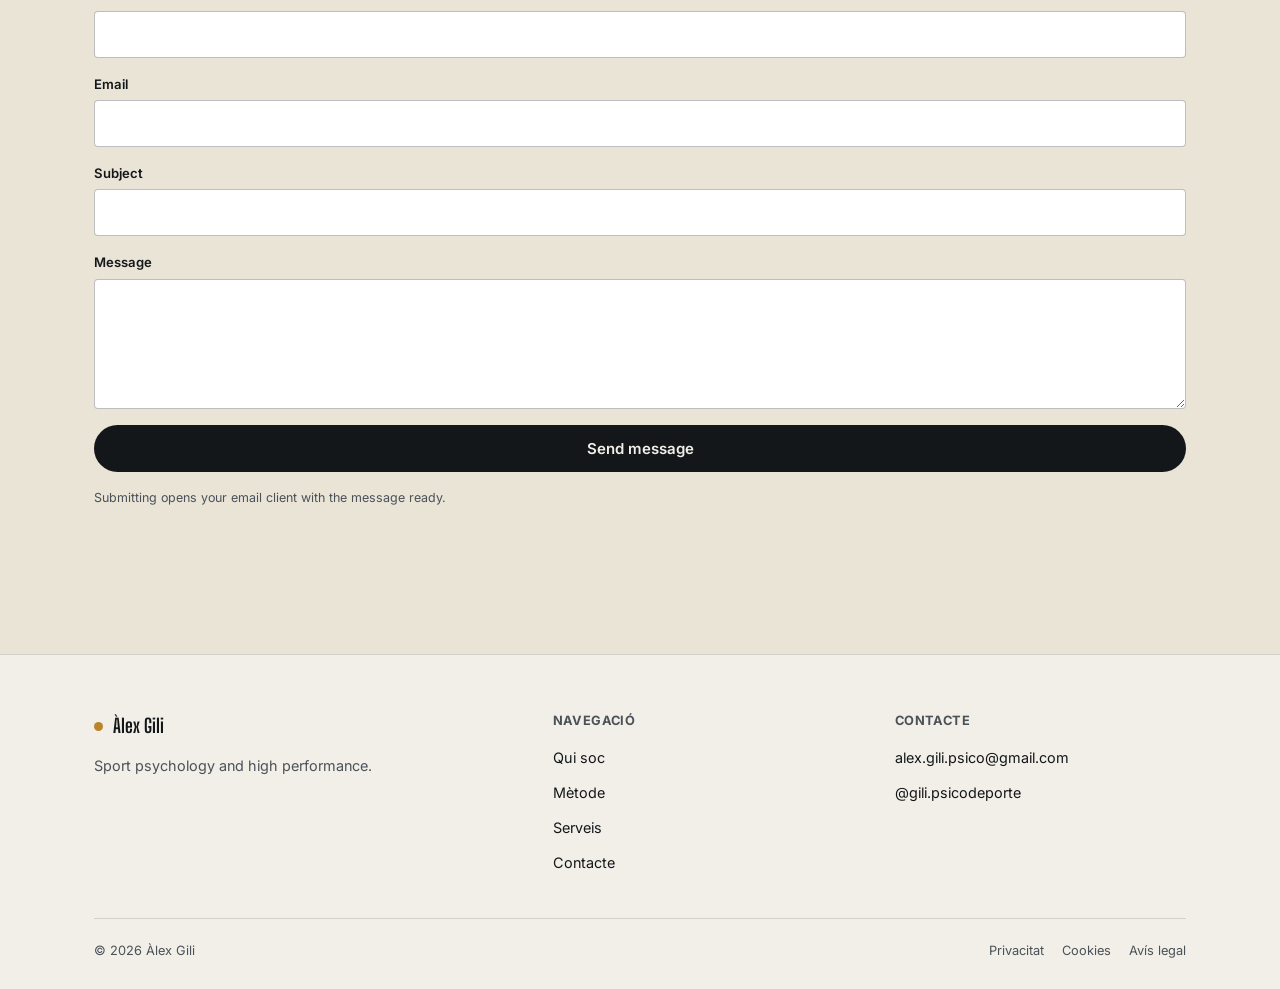
==== commit 29564c91: "Actualitza continguts de la web" ====
--- a/index.html
+++ b/index.html
@@ -60,8 +60,8 @@
       <a href="#about" data-nav="about">Qui soc</a>
       <a href="#method" data-nav="method">Mètode</a>
       <a href="#services" data-nav="services">Serveis</a>
-      <a href="#clients" data-nav="clients">Processos compartits</a>
       <a href="#testimonials" data-nav="testimonials">Valoracions</a>
+      <a href="#gallery" data-nav="gallery">Galeria</a>
       <a href="#contact" data-nav="contact">Contacte</a>
       <div class="lang-switch" id="lang-switch" role="group" aria-label="Selecciona idioma"></div>
     </nav>
@@ -142,20 +142,6 @@
     </div>
   </section>
 
-  <!-- CLIENTS / CONFIANÇA -->
-  <section class="section" id="clients">
-    <div class="container">
-      <div class="section-head reveal">
-        <div>
-          <span class="eyebrow" id="clients-kicker"></span>
-          <h2 id="clients-title"></h2>
-        </div>
-      </div>
-      <p class="clients-note reveal" id="clients-note"></p>
-      <div class="clients-row" id="clients-row"></div>
-    </div>
-  </section>
-
   <!-- TESTIMONIS -->
   <section class="section section-alt" id="testimonials">
     <div class="container">
@@ -166,6 +152,20 @@
         </div>
       </div>
       <div class="testimonial-slider reveal" id="testimonial-slider"></div>
+    </div>
+  </section>
+
+  <!-- GALERIA -->
+  <section class="section" id="gallery">
+    <div class="container">
+      <div class="section-head reveal">
+        <div>
+          <span class="eyebrow" data-t="sectionHeaders.gallery.kicker"></span>
+          <h2 data-t="sectionHeaders.gallery.title"></h2>
+        </div>
+      </div>
+      <p class="gallery-note reveal" data-t="sectionHeaders.gallery.description"></p>
+      <div class="gallery-grid" id="gallery-grid"></div>
     </div>
   </section>
 
--- a/css/styles.css
+++ b/css/styles.css
@@ -211,7 +211,7 @@
 
 /* ---------- 7. About ---------- */
 .about .container{ display:grid; grid-template-columns: .8fr 1.2fr; gap: clamp(32px,5vw,72px); align-items:start; }
-.about-photo{ border-radius: var(--radius-l); overflow:hidden; border:1px solid var(--line); aspect-ratio:4/5; position:sticky; top:100px; }
+.about-photo{ border-radius: var(--radius-l); overflow:hidden; border:1px solid var(--line); aspect-ratio:3/4; position:sticky; top:100px; }
 .about-photo img{ width:100%; height:100%; object-fit:cover; }
 .about-body p{ color:var(--ink-soft); margin-bottom:18px; max-width:60ch; }
 .about-body h2{ margin-bottom:26px; }
@@ -255,13 +255,7 @@
 .price-card .duration{ font-size:.82rem; color:var(--ink-soft); }
 .price-card p{ font-size:.9rem; color:var(--ink-soft); flex:1; }
 
-/* ---------- 11. Clients / trust ---------- */
-.clients-note{ font-size:.85rem; color:var(--ink-soft); margin-bottom:28px; border-left:2px solid var(--accent); padding-left:14px; max-width:60ch; }
-.clients-row{ display:flex; flex-wrap:wrap; gap:16px; align-items:center; }
-.clients-row img{ height:64px; width:auto; opacity:.85; transition: opacity .2s var(--ease); }
-.clients-row img:hover{ opacity:1; }
-
-/* ---------- 12. Testimonials ---------- */
+/* ---------- 11. Testimonials ---------- */
 .testimonial-slider{ position:relative; max-width: 780px; }
 .testimonial-track{ overflow:hidden; }
 .testimonial-slides{ display:flex; transition: transform .5s var(--ease); }
@@ -278,6 +272,13 @@
 .slider-dots button{ width:7px; height:7px; border-radius:50%; background:var(--line-strong); border:none; cursor:pointer; padding:0; }
 .slider-dots button[aria-current="true"]{ background:var(--accent); }
 
+/* ---------- 12. Gallery ---------- */
+.gallery-note{ max-width:60ch; color:var(--ink-soft); margin:0 0 28px; }
+.gallery-grid{ display:grid; grid-template-columns:repeat(3, 1fr); gap:18px; }
+.gallery-item{ margin:0; overflow:hidden; border-radius:var(--radius-m); background:var(--paper-raise); border:1px solid var(--line); }
+.gallery-item img{ display:block; width:100%; aspect-ratio:4 / 3; object-fit:cover; }
+.gallery-item figcaption{ padding:12px 14px 14px; color:var(--ink-soft); font-size:.88rem; }
+
 /* ---------- 13. News / articles / resources list ---------- */
 .grid-3{ display:grid; grid-template-columns: repeat(3,1fr); gap:22px; }
 .post-card{ display:flex; flex-direction:column; text-decoration:none; color:inherit; border-radius: var(--radius-m); overflow:hidden; border:1px solid var(--line); background:var(--paper-raise); }
@@ -408,6 +409,7 @@
   .card-grid{ grid-template-columns: repeat(2,1fr); }
   .pricing-grid{ grid-template-columns: repeat(2,1fr); }
   .grid-3{ grid-template-columns: repeat(2,1fr); }
+  .gallery-grid{ grid-template-columns: repeat(2,1fr); }
   .about .container{ grid-template-columns: 1fr; }
   .about-photo{ position:static; max-width:360px; }
   .contact .container{ grid-template-columns: 1fr; }
@@ -428,7 +430,7 @@
   .hero .container{ grid-template-columns: 1fr; }
   .hero-visual{ order:-1; max-width:340px; }
   .hero-stats{ gap:20px; }
-  .card-grid, .pricing-grid, .grid-3, .resource-grid{ grid-template-columns: 1fr; }
+  .card-grid, .pricing-grid, .grid-3, .resource-grid, .gallery-grid{ grid-template-columns: 1fr; }
   .footer-top{ grid-template-columns:1fr; }
   .method-step{ grid-template-columns: 56px 1fr; }
   .method-step .num{ font-size:1.7rem; }
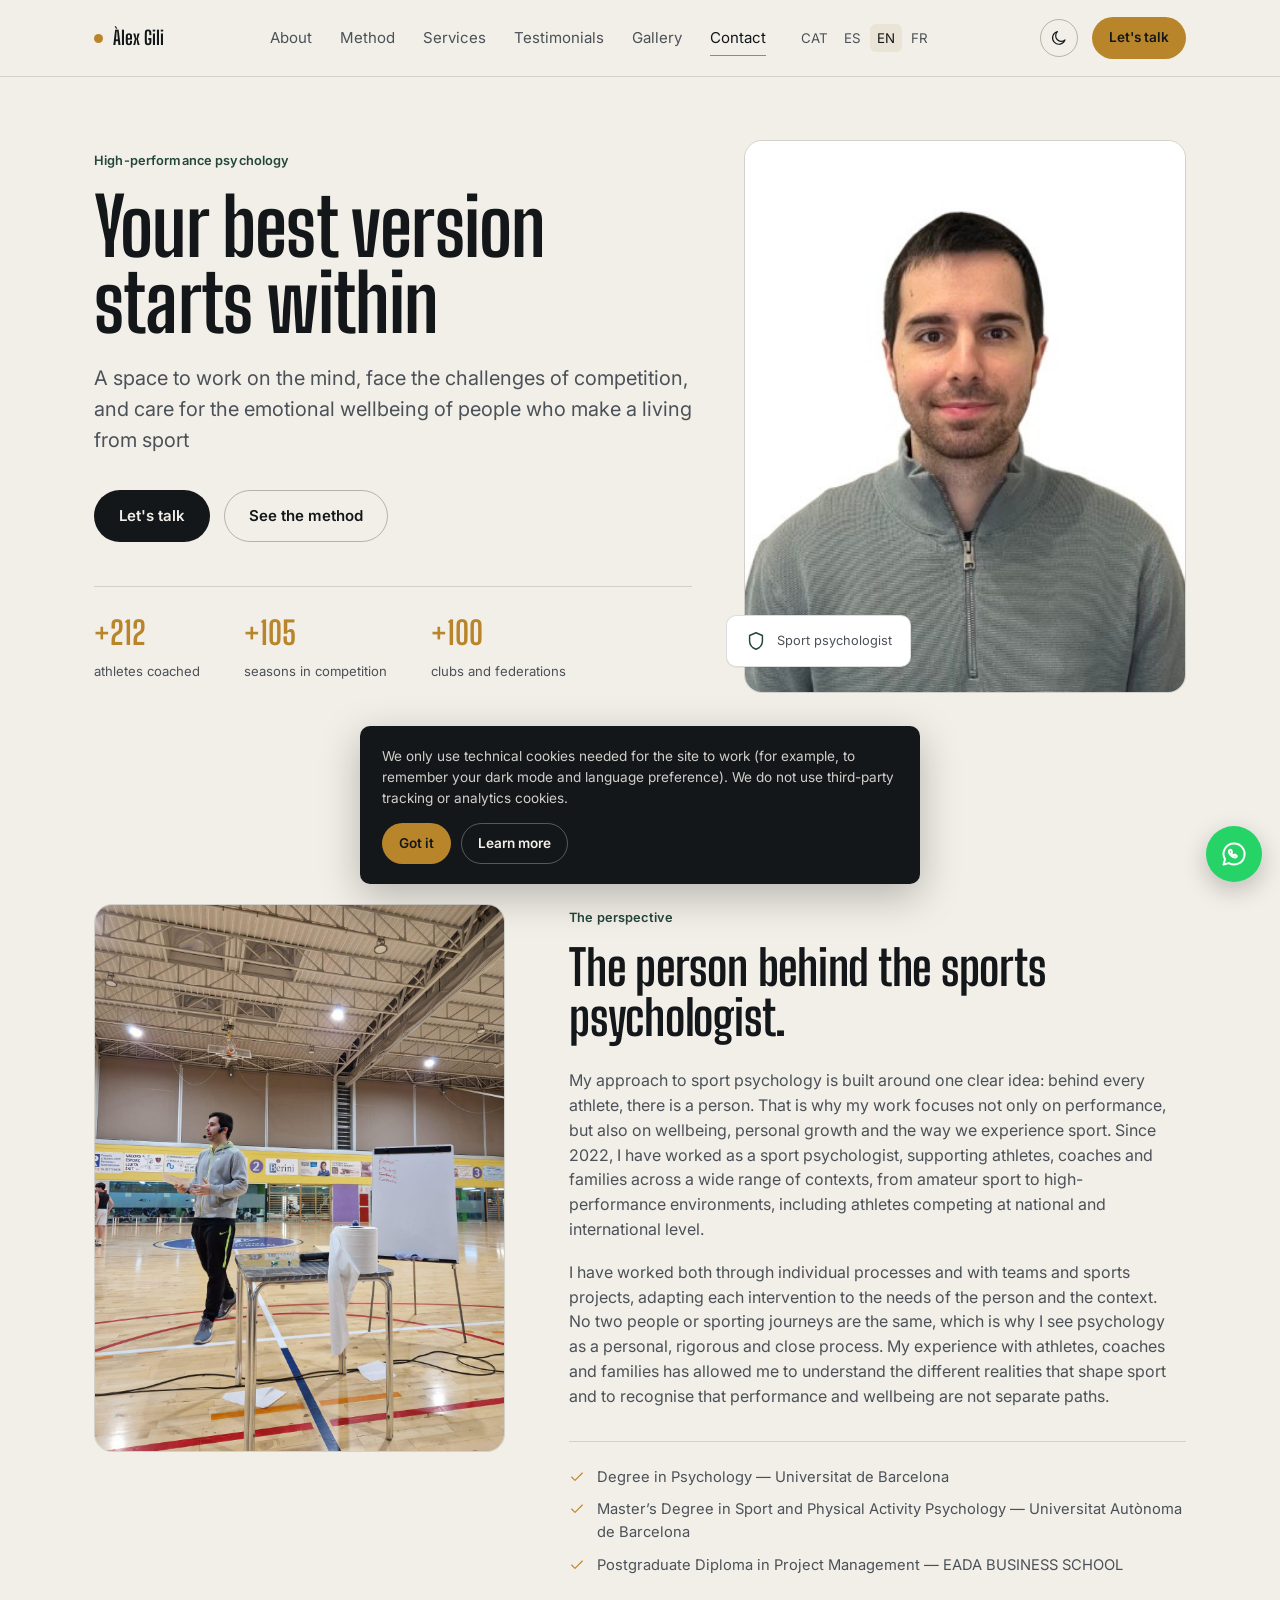
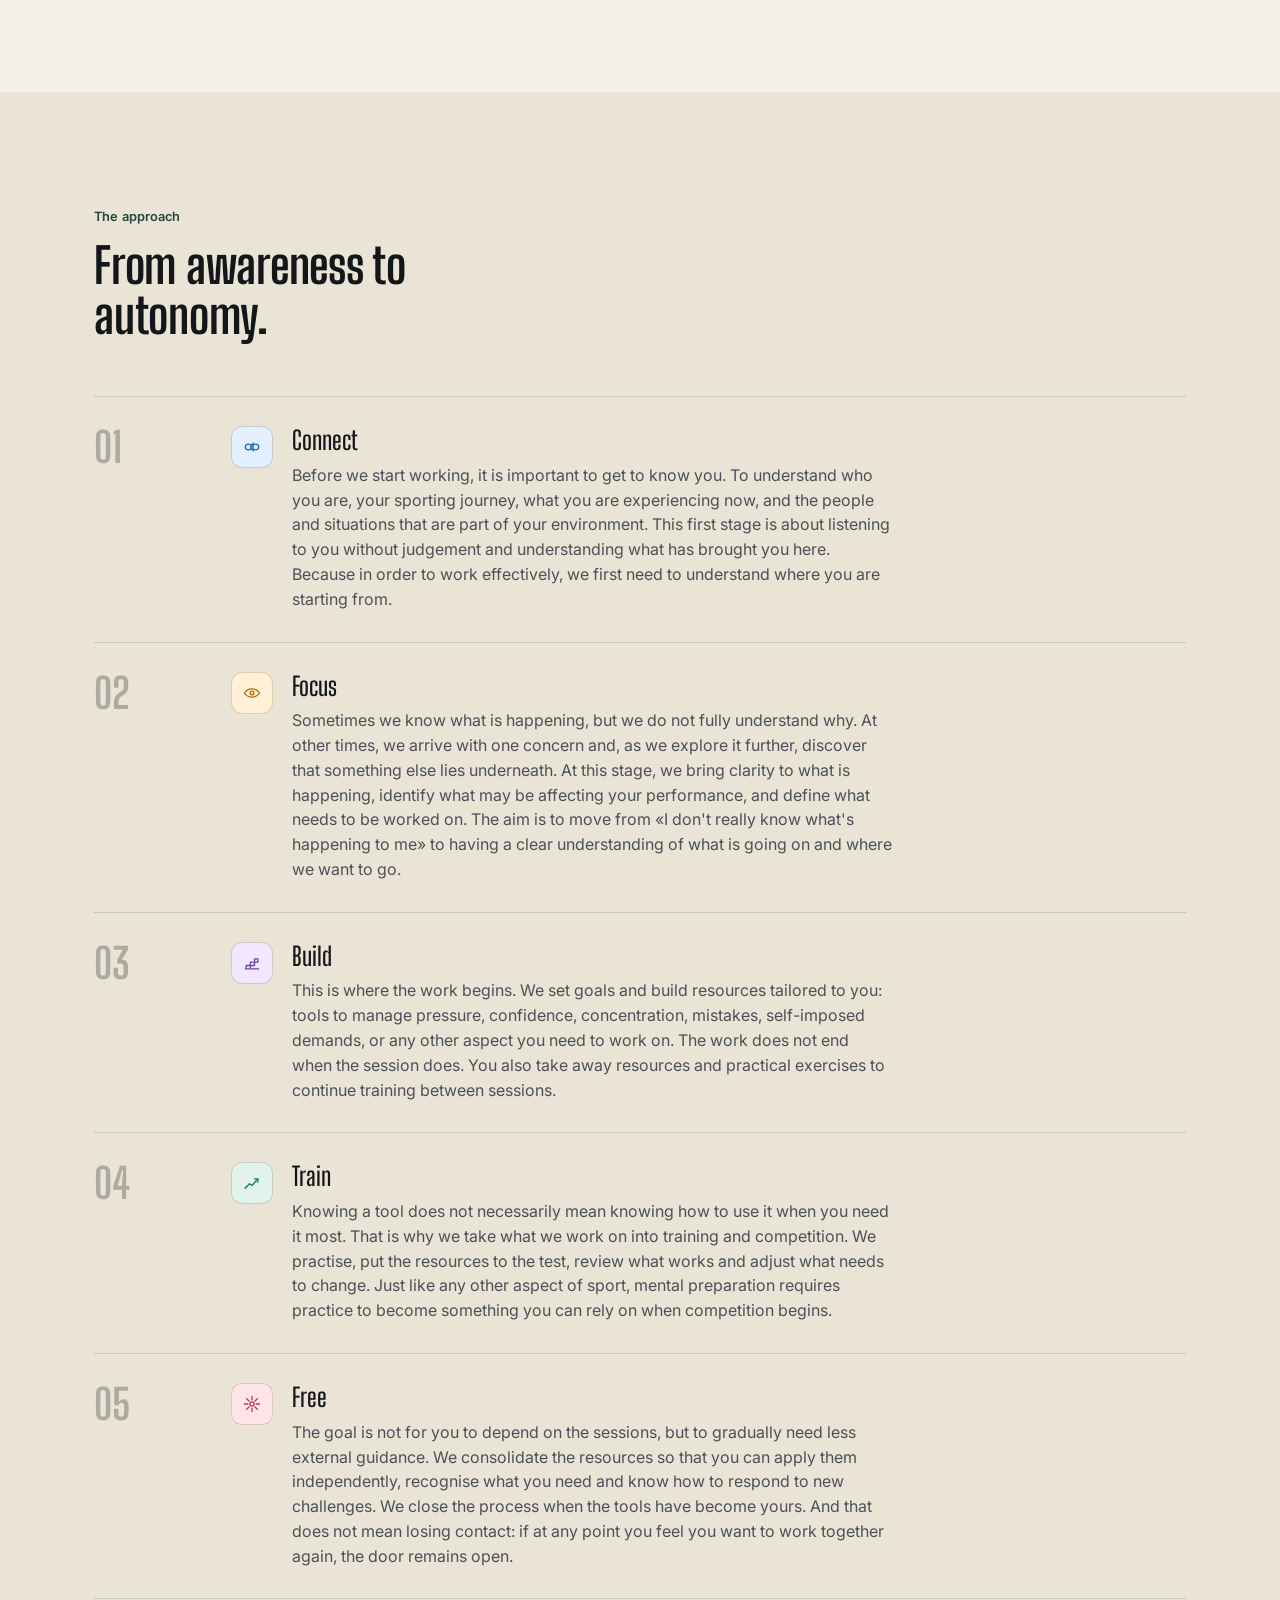
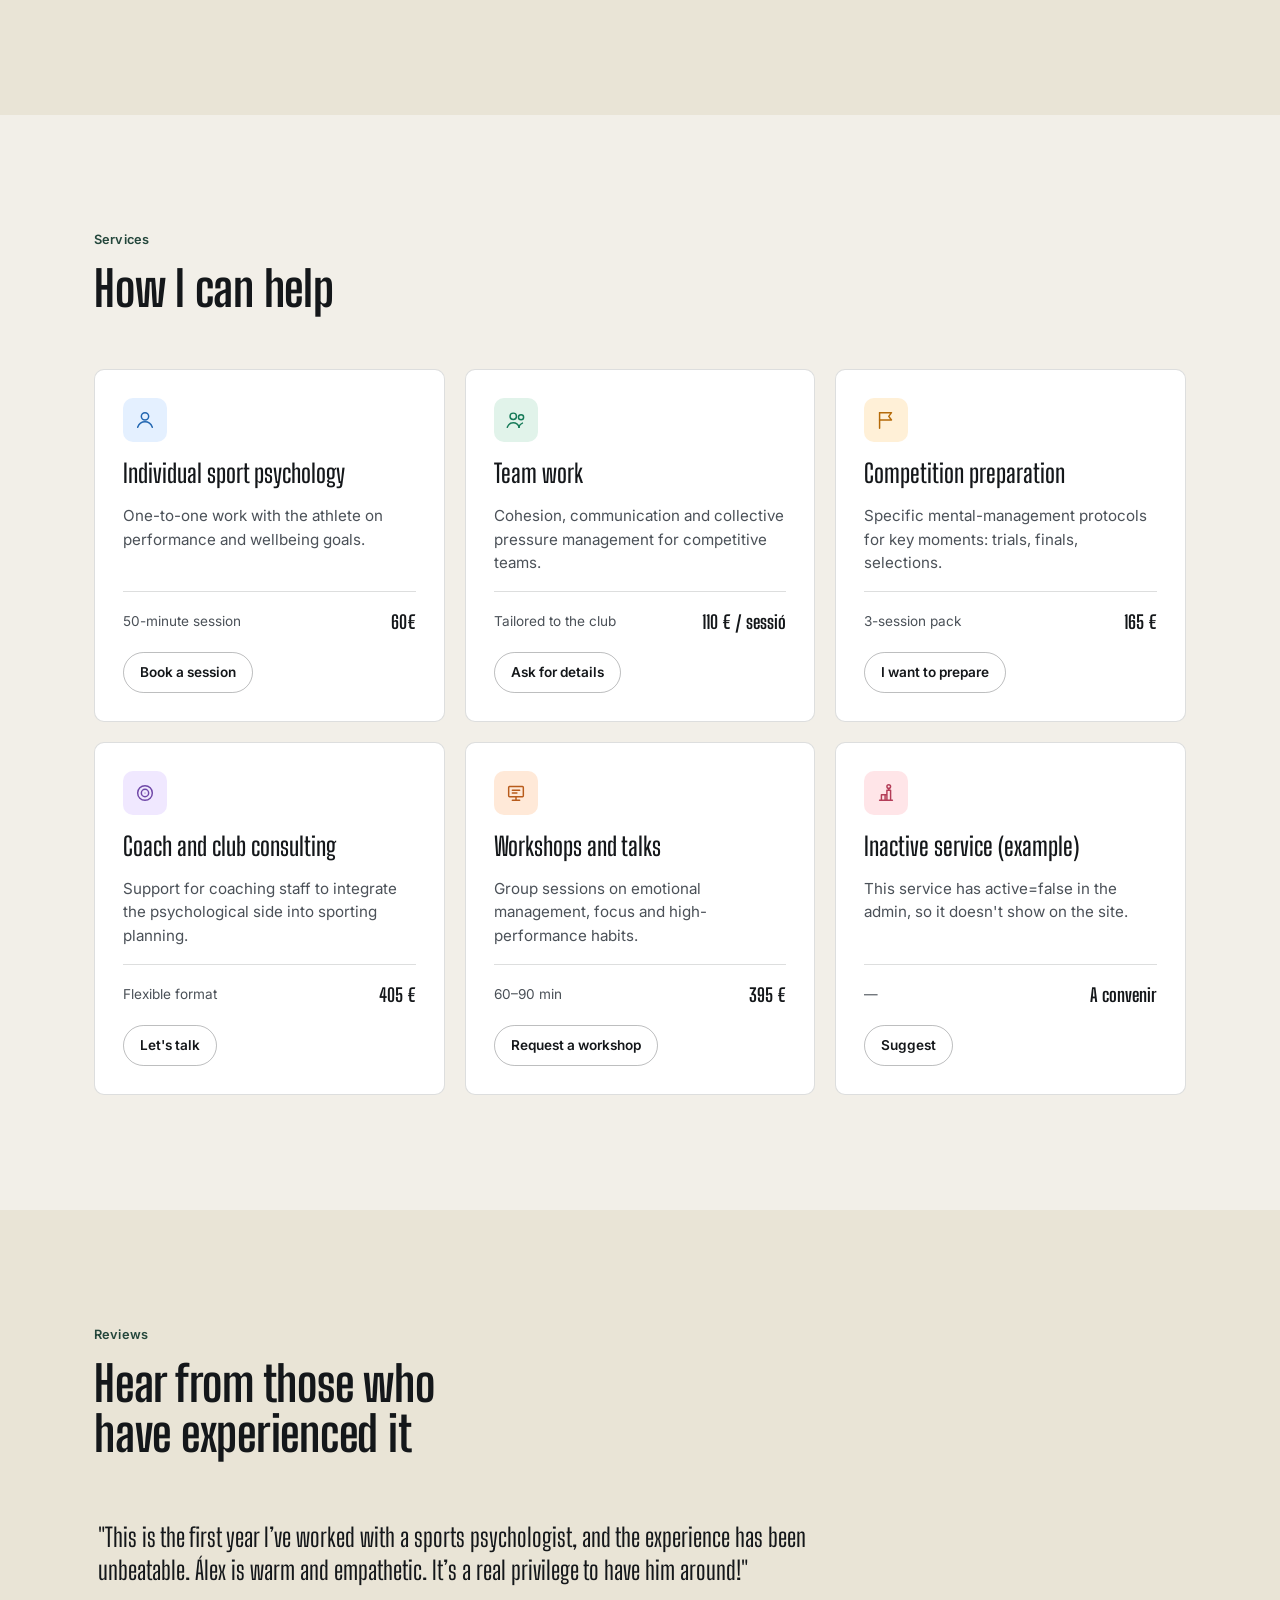
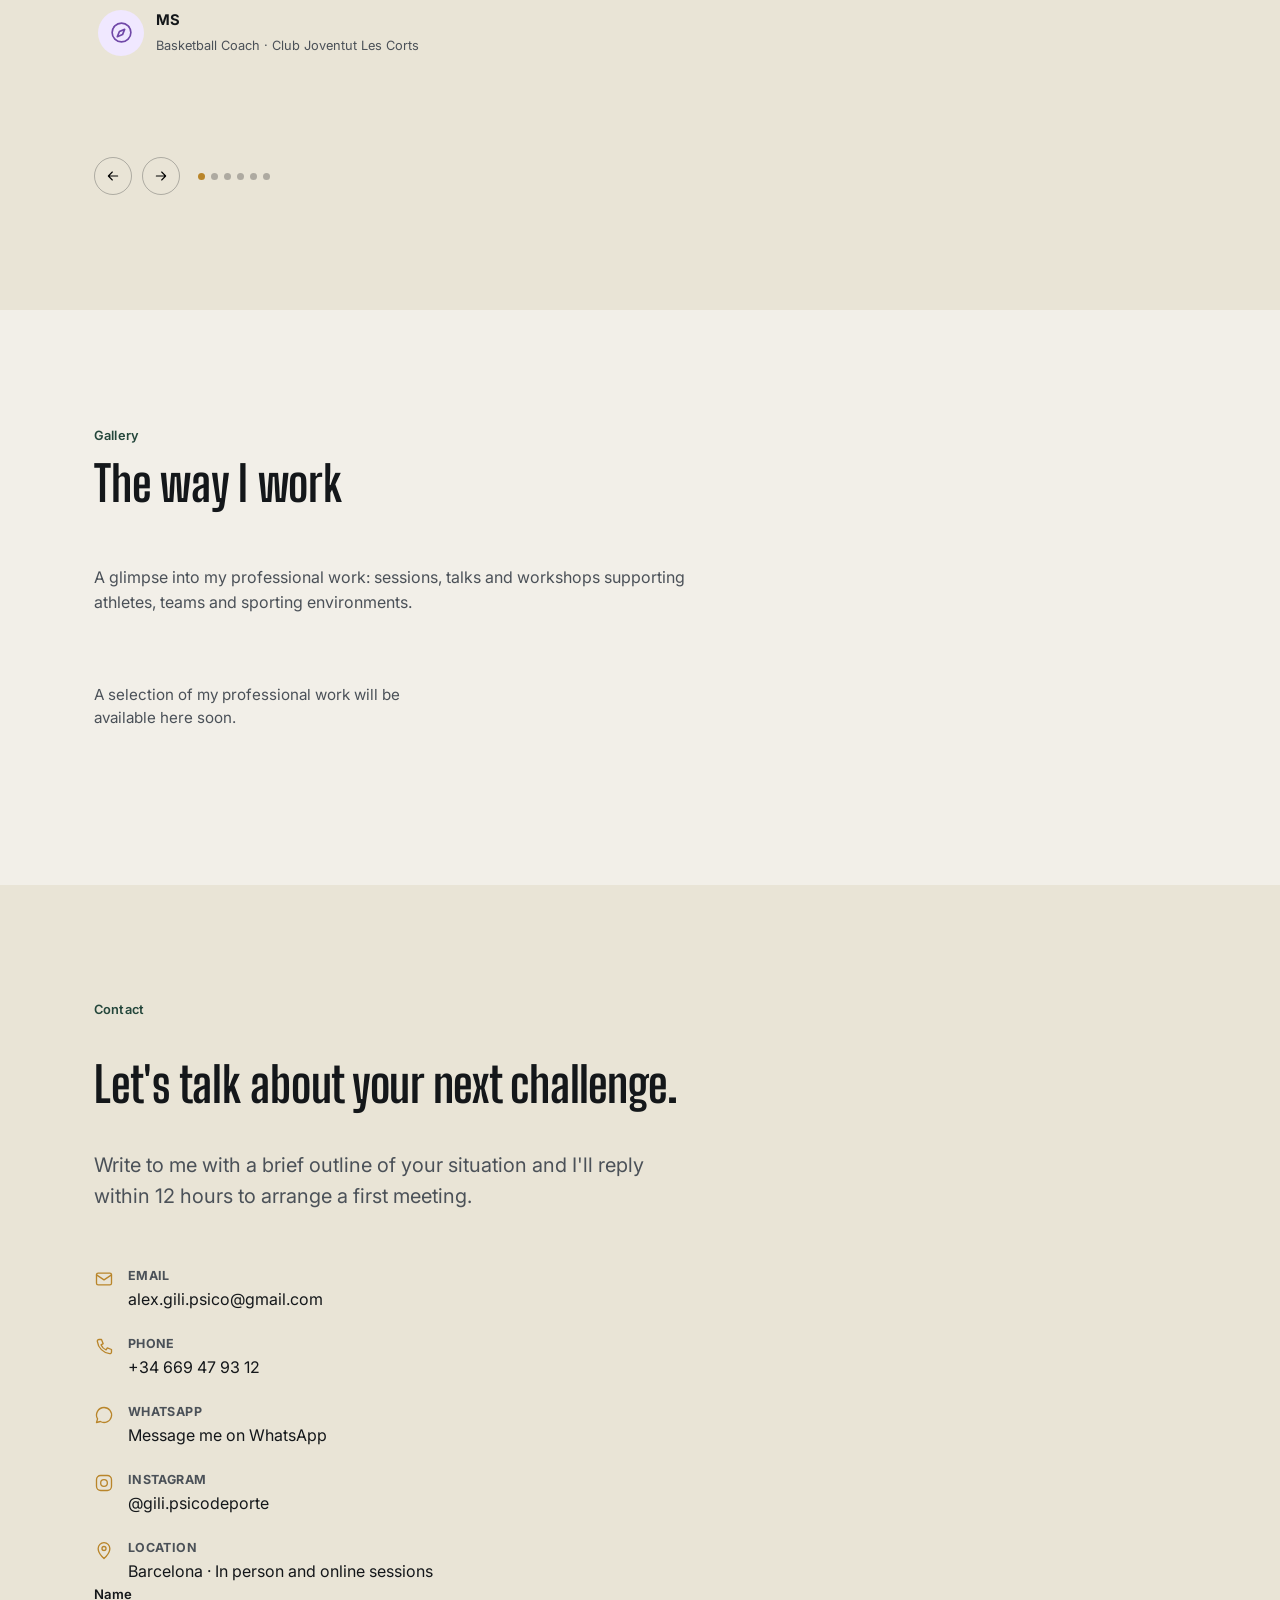
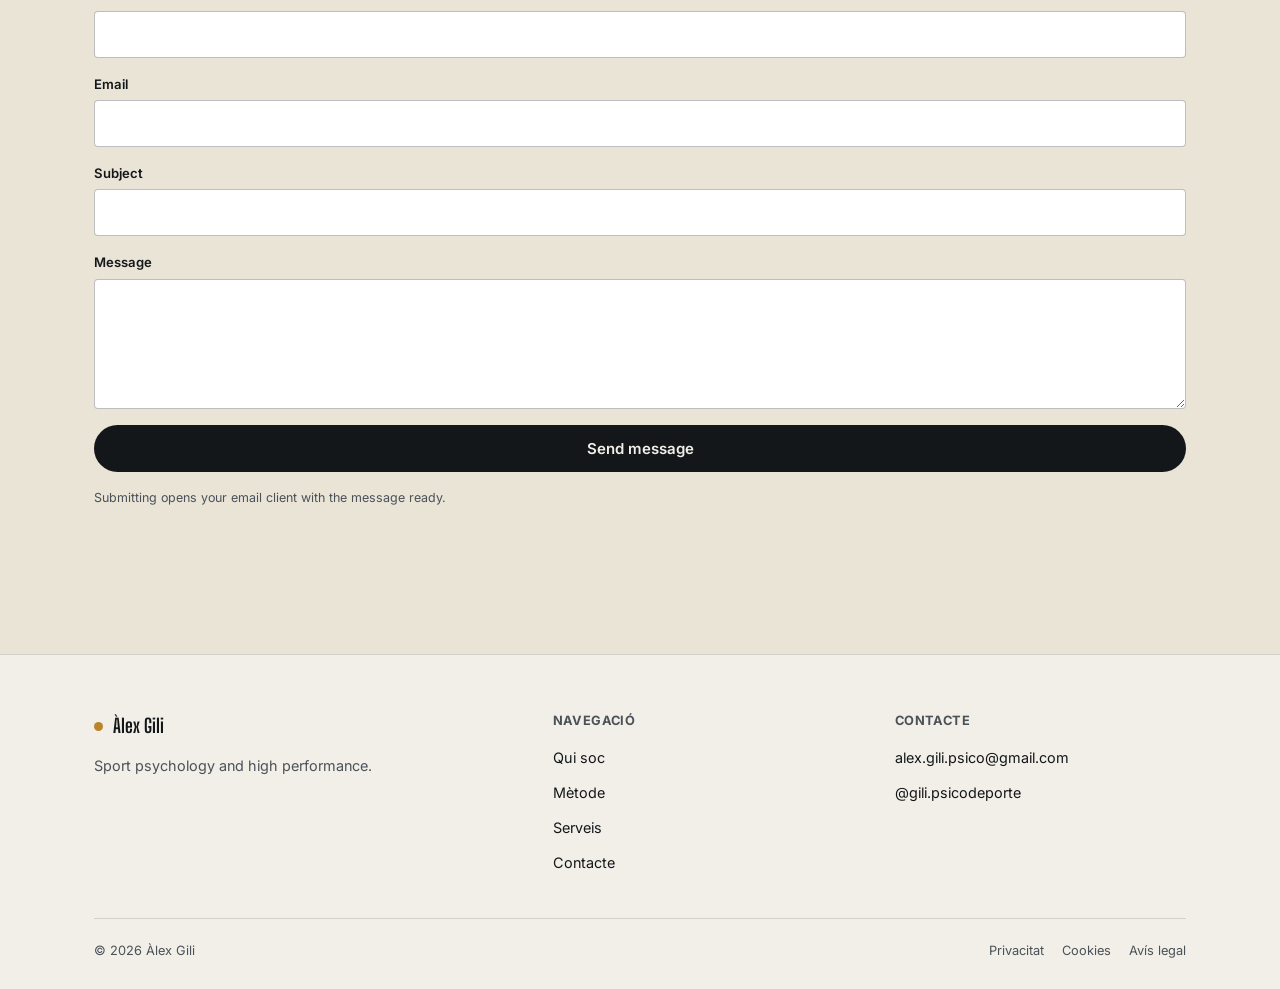
==== commit 720a2ba0: "Actualitza continguts de la web" ====
--- a/index.html
+++ b/index.html
@@ -32,7 +32,7 @@
 <link rel="preconnect" href="https://fonts.gstatic.com" crossorigin>
 <link href="https://fonts.googleapis.com/css2?family=Big+Shoulders+Display:wght@500;600;700;800&family=Inter:wght@400;500;600;700&display=swap" rel="stylesheet">
 
-<link rel="stylesheet" href="css/styles.css">
+<link rel="stylesheet" href="css/styles.css?v=20261005">
 <noscript><style>.reveal{opacity:1!important;transform:none!important}</style></noscript>
 <script type="application/ld+json">
 {
@@ -272,6 +272,6 @@
   </div>
 </div>
 
-<script type="module" src="js/site.js"></script>
+<script type="module" src="js/site.js?v=20261005"></script>
 </body>
 </html>
--- a/css/styles.css
+++ b/css/styles.css
@@ -224,8 +224,17 @@
 .method-step{ display:grid; grid-template-columns: 100px 1fr; gap: clamp(16px,3vw,40px); padding: 30px 0; border-bottom:1px solid var(--line); align-items:start; }
 .method-step .num{ font-family:var(--font-display); font-size:2.6rem; font-weight:700; color: var(--line-strong); line-height:1; }
 .method-step .content{ display:flex; gap:20px; align-items:flex-start; }
-.method-step .icon{ width:40px; height:40px; border-radius:10px; background:var(--focus-green-soft); color:var(--focus-green); display:flex; align-items:center; justify-content:center; flex:none; }
-:root[data-theme="dark"] .method-step .icon{ color:var(--accent); }
+.method-step .icon{ width:40px; height:40px; border-radius:10px; background:var(--method-icon-bg); color:var(--method-icon-color); display:flex; align-items:center; justify-content:center; flex:none; box-shadow:0 0 0 1px color-mix(in srgb, var(--method-icon-color) 18%, transparent); }
+.method-step:nth-child(1) .icon{ --method-icon-bg:#E4F0FF; --method-icon-color:#2166B1; }
+.method-step:nth-child(2) .icon{ --method-icon-bg:#FFF0D7; --method-icon-color:#B56A08; }
+.method-step:nth-child(3) .icon{ --method-icon-bg:#F0E8FF; --method-icon-color:#7048A8; }
+.method-step:nth-child(4) .icon{ --method-icon-bg:#E1F3EA; --method-icon-color:#167A58; }
+.method-step:nth-child(5) .icon{ --method-icon-bg:#FFE5E8; --method-icon-color:#B43D58; }
+:root[data-theme="dark"] .method-step:nth-child(1) .icon{ --method-icon-bg:#1B3048; --method-icon-color:#78B5F0; }
+:root[data-theme="dark"] .method-step:nth-child(2) .icon{ --method-icon-bg:#49351D; --method-icon-color:#F2B85A; }
+:root[data-theme="dark"] .method-step:nth-child(3) .icon{ --method-icon-bg:#342747; --method-icon-color:#C2A0F2; }
+:root[data-theme="dark"] .method-step:nth-child(4) .icon{ --method-icon-bg:#1D3A31; --method-icon-color:#6ED0A8; }
+:root[data-theme="dark"] .method-step:nth-child(5) .icon{ --method-icon-bg:#482530; --method-icon-color:#F08A9F; }
 .method-step .icon svg{ width:20px; height:20px; }
 .method-step h3{ margin-bottom:8px; }
 .method-step p{ color:var(--ink-soft); max-width:60ch; }
@@ -239,6 +248,18 @@
 .service-card:hover{ border-color: var(--line-strong); transform: translateY(-3px); }
 .service-card .icon{ width:44px; height:44px; border-radius:10px; background:var(--focus-green-soft); color:var(--focus-green); display:flex; align-items:center; justify-content:center; }
 :root[data-theme="dark"] .service-card .icon{ color:var(--accent); }
+.service-card:nth-child(1) .icon{ background:#E4F0FF; color:#2166B1; }
+.service-card:nth-child(2) .icon{ background:#E1F3EA; color:#167A58; }
+.service-card:nth-child(3) .icon{ background:#FFF0D7; color:#B56A08; }
+.service-card:nth-child(4) .icon{ background:#F0E8FF; color:#7048A8; }
+.service-card:nth-child(5) .icon{ background:#FFE9D8; color:#B85B1B; }
+.service-card:nth-child(6) .icon{ background:#FFE5E8; color:#B43D58; }
+:root[data-theme="dark"] .service-card:nth-child(1) .icon{ background:#1B3048; color:#78B5F0; }
+:root[data-theme="dark"] .service-card:nth-child(2) .icon{ background:#1D3A31; color:#6ED0A8; }
+:root[data-theme="dark"] .service-card:nth-child(3) .icon{ background:#49351D; color:#F2B85A; }
+:root[data-theme="dark"] .service-card:nth-child(4) .icon{ background:#342747; color:#C2A0F2; }
+:root[data-theme="dark"] .service-card:nth-child(5) .icon{ background:#4A3023; color:#F2AA73; }
+:root[data-theme="dark"] .service-card:nth-child(6) .icon{ background:#482530; color:#F08A9F; }
 .service-card .icon svg{ width:22px; height:22px; }
 .service-card h3{ margin-top:2px; }
 .service-card p{ color:var(--ink-soft); font-size:.95rem; flex:1; }
@@ -262,7 +283,14 @@
 .t-slide{ flex:0 0 100%; padding: 6px 4px; }
 .t-slide blockquote{ font-family:var(--font-display); font-weight:500; font-size: clamp(1.2rem,2.4vw,1.6rem); line-height:1.3; margin:0 0 22px; }
 .t-slide footer{ display:flex; align-items:center; gap:12px; }
-.t-slide footer img{ width:46px; height:46px; border-radius:50%; object-fit:cover; }
+.testimonial-avatar{ width:46px; height:46px; border-radius:50%; display:flex; align-items:center; justify-content:center; flex:none; }
+.testimonial-avatar svg{ width:25px; height:25px; }
+.testimonial-avatar.compass{ background:#F0E8FF; color:#7048A8; }
+.testimonial-avatar.activity{ background:#FFF0D7; color:#B56A08; }
+.testimonial-avatar.users{ background:#E1F3EA; color:#167A58; }
+:root[data-theme="dark"] .testimonial-avatar.compass{ background:#342747; color:#C2A0F2; }
+:root[data-theme="dark"] .testimonial-avatar.activity{ background:#49351D; color:#F2B85A; }
+:root[data-theme="dark"] .testimonial-avatar.users{ background:#1D3A31; color:#6ED0A8; }
 .t-slide footer .who b{ display:block; font-size:.92rem; }
 .t-slide footer .who span{ font-size:.8rem; color:var(--ink-soft); }
 .slider-controls{ display:flex; gap:10px; margin-top:28px; align-items:center; }
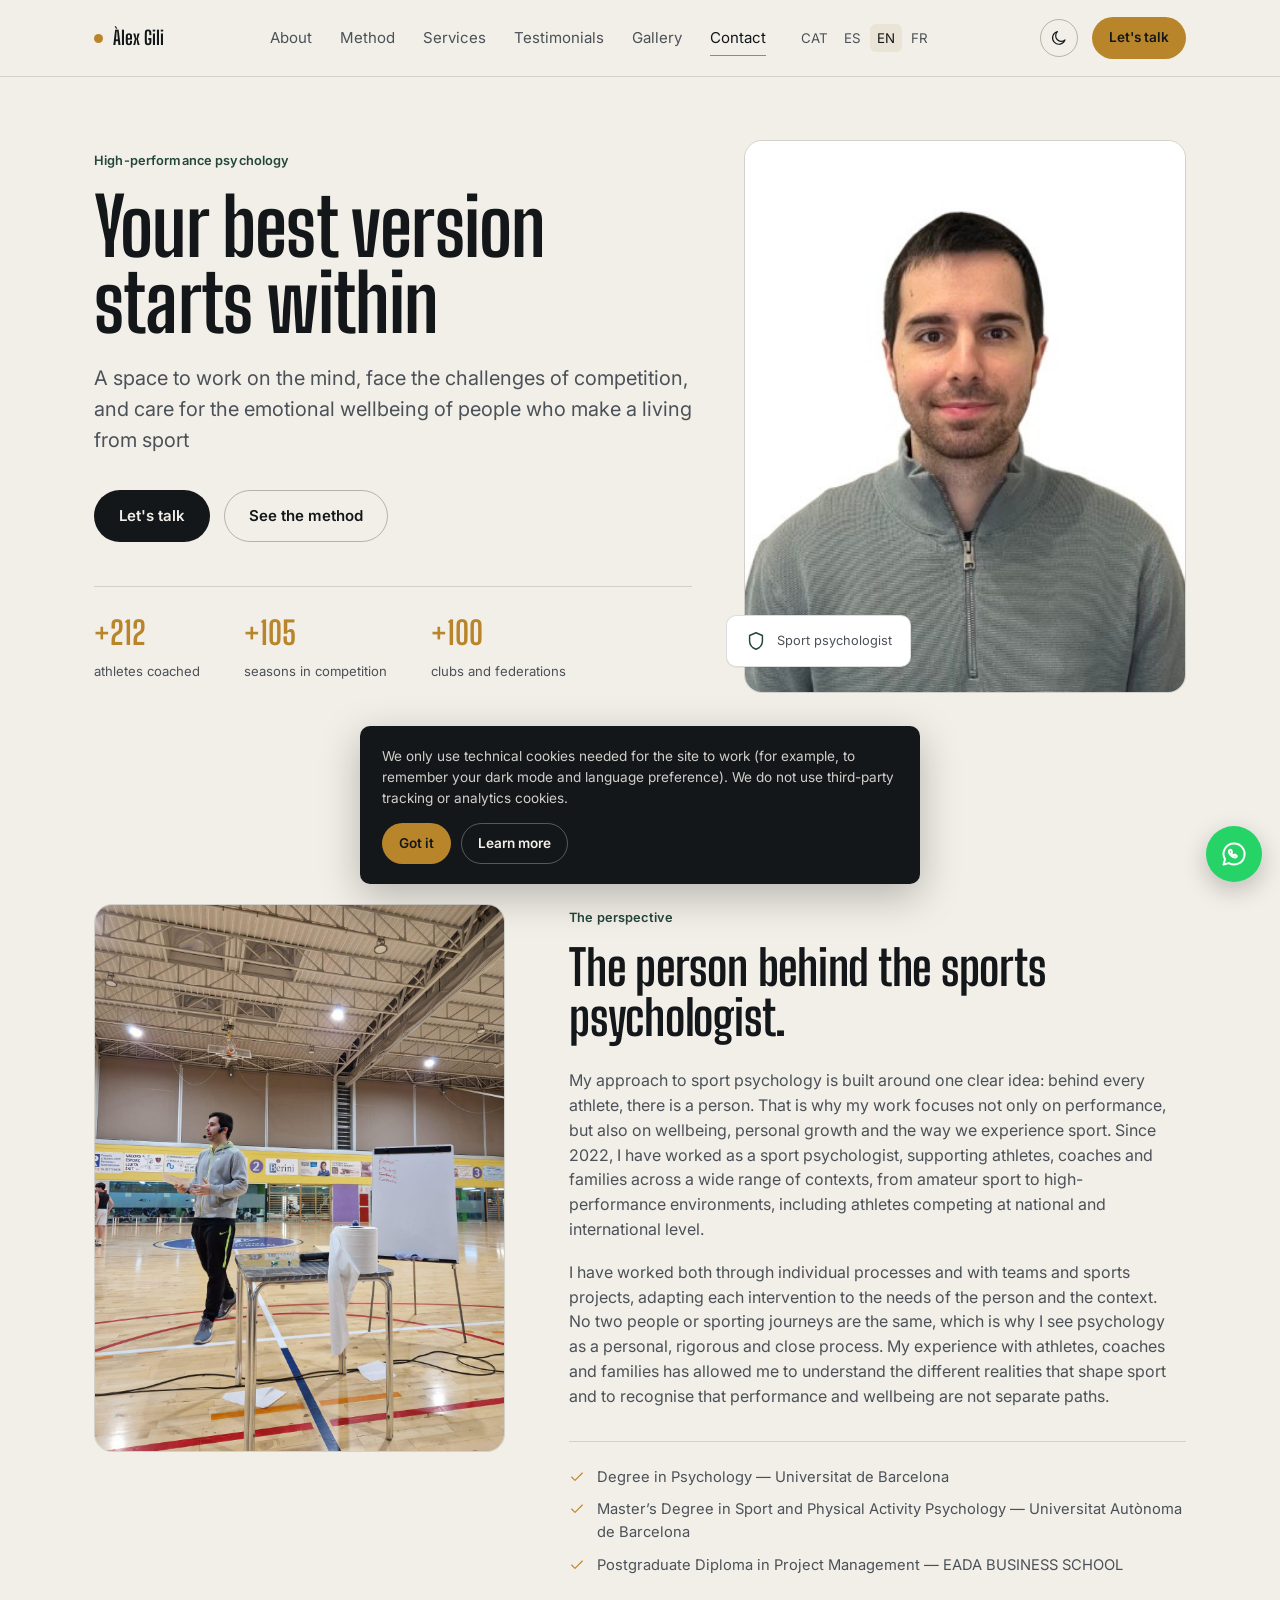
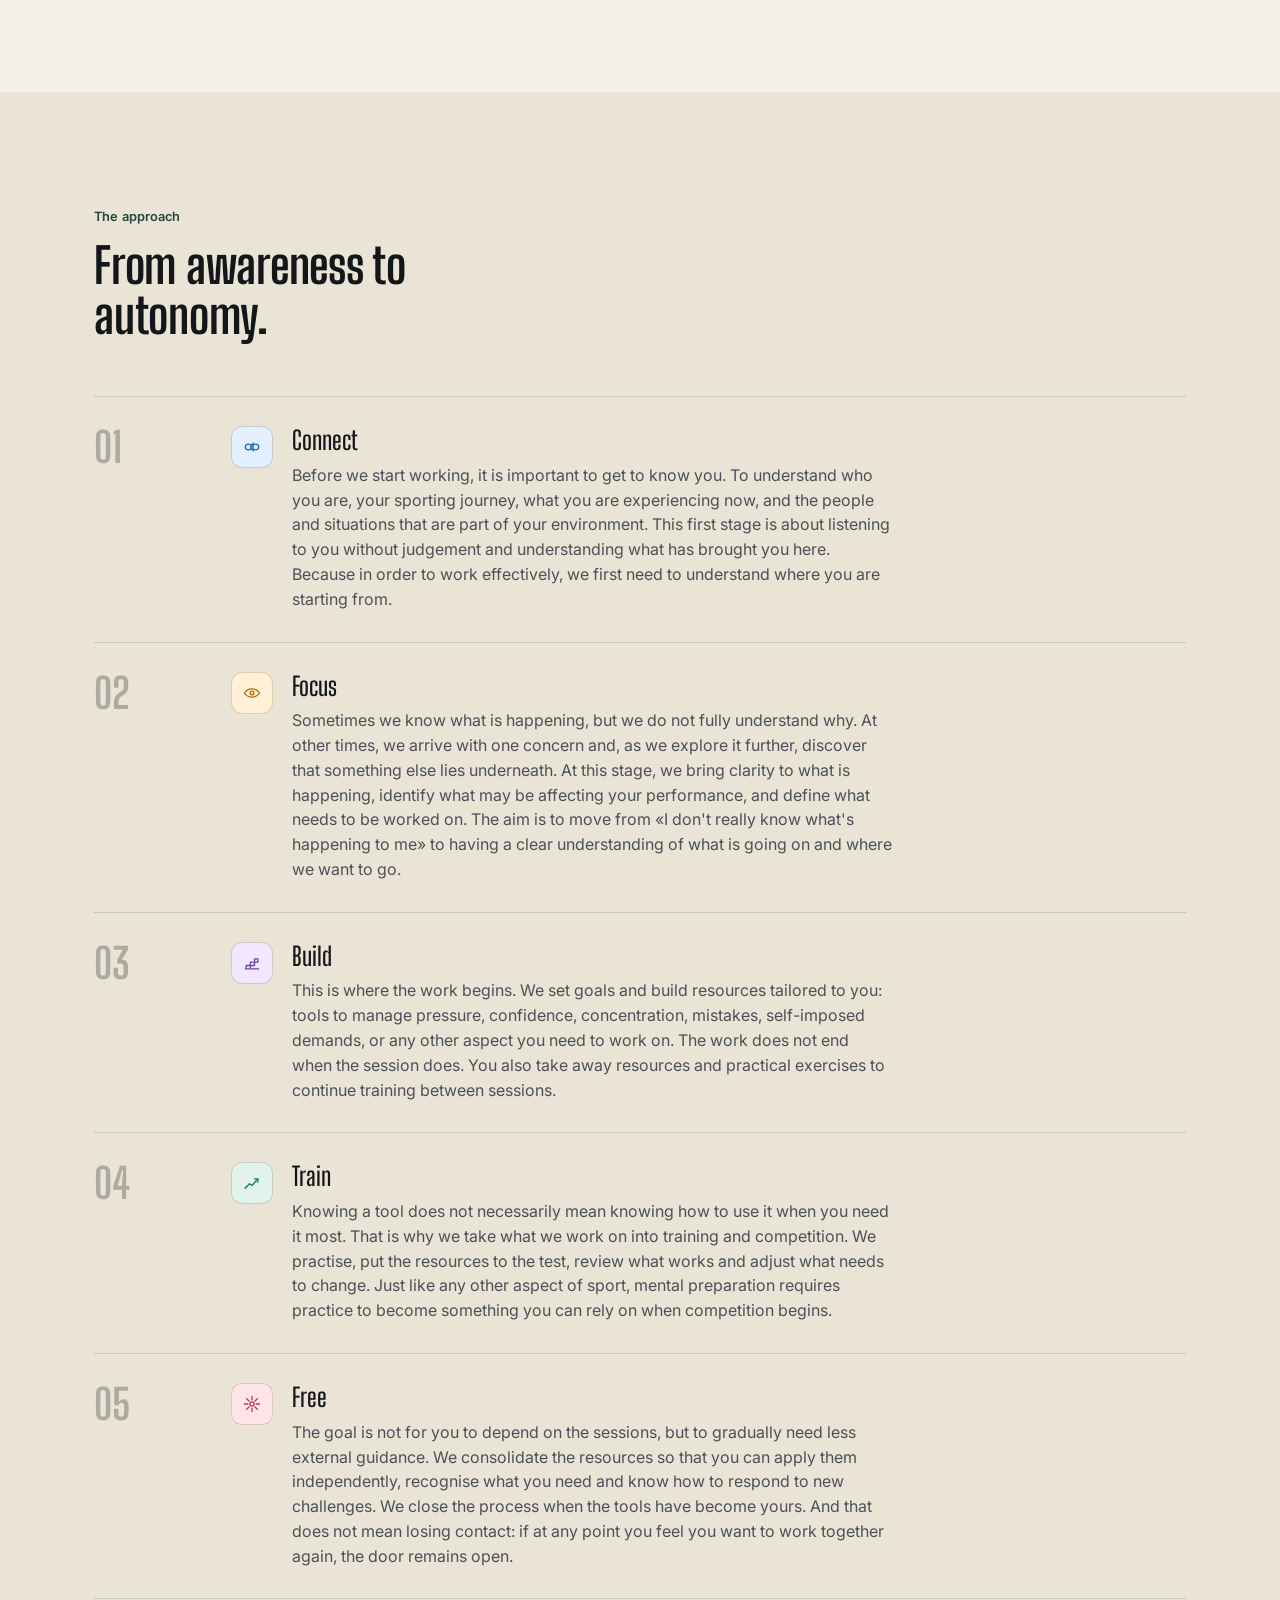
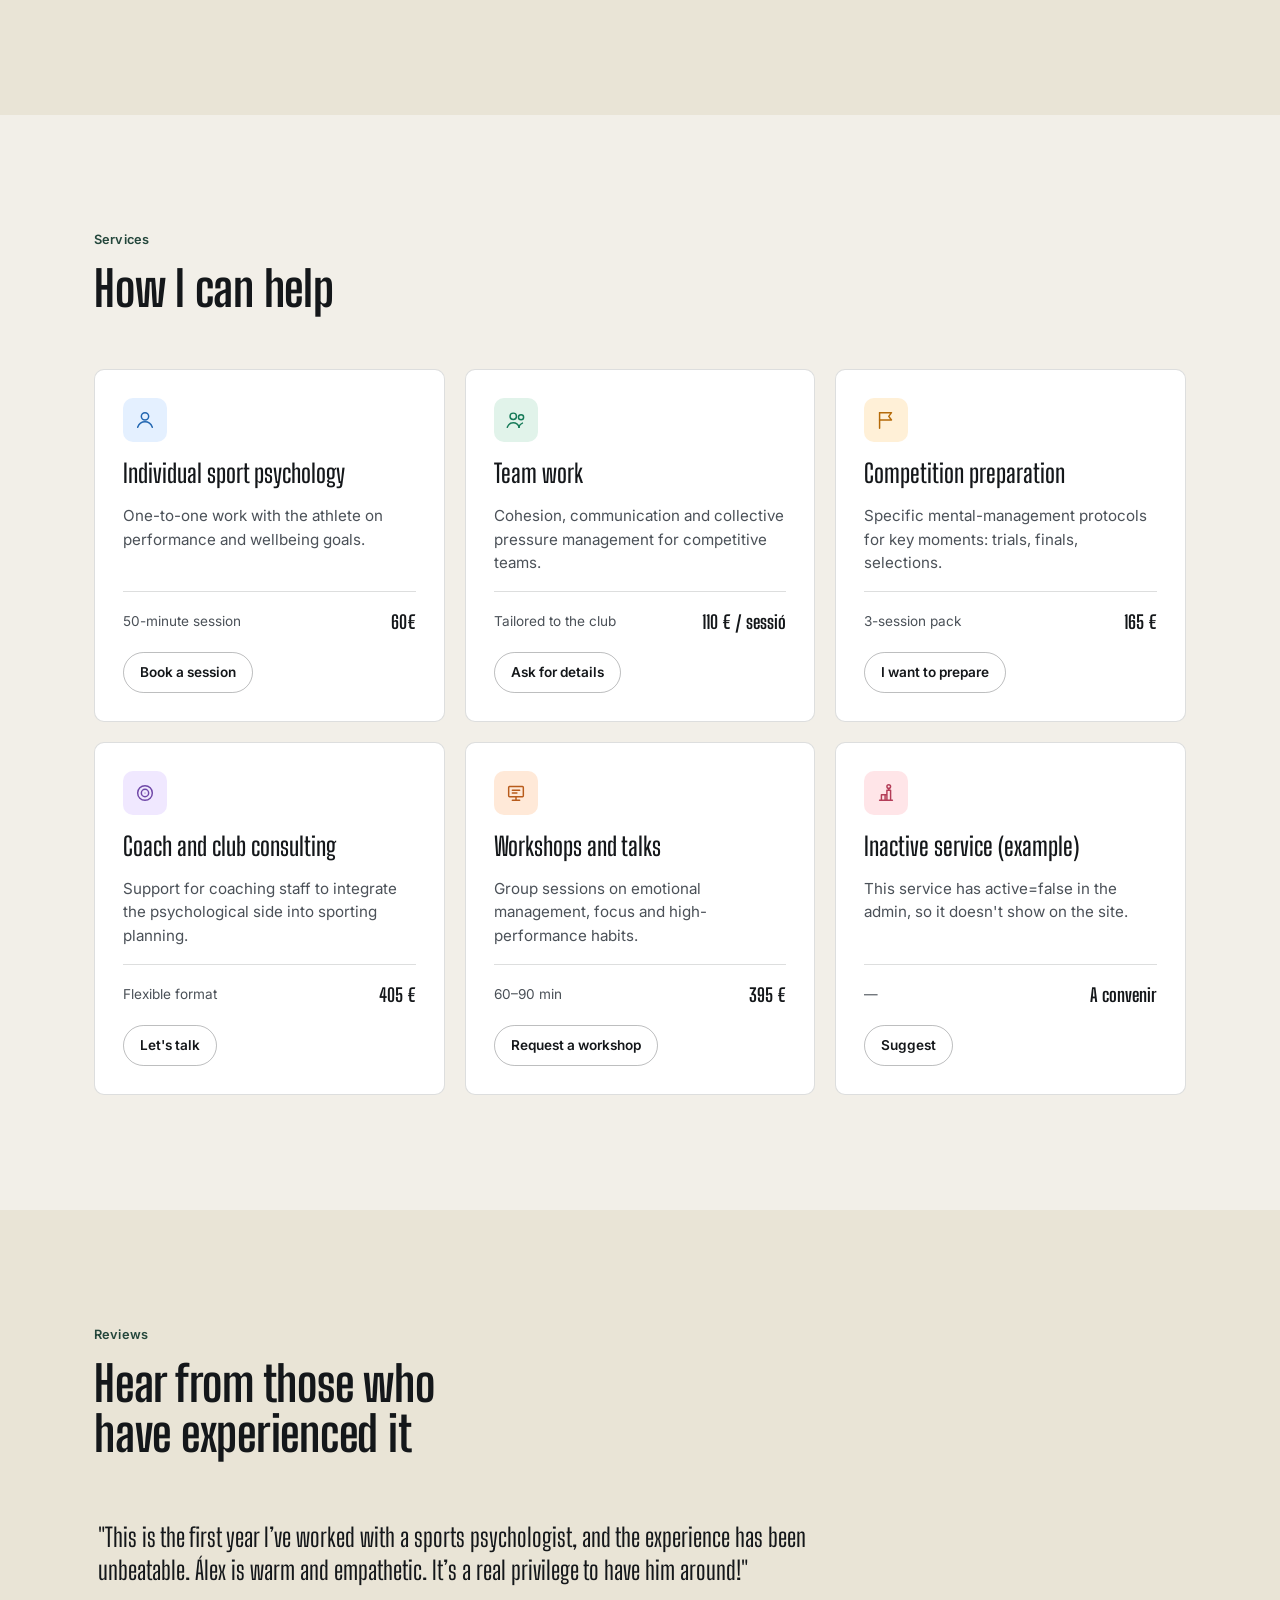
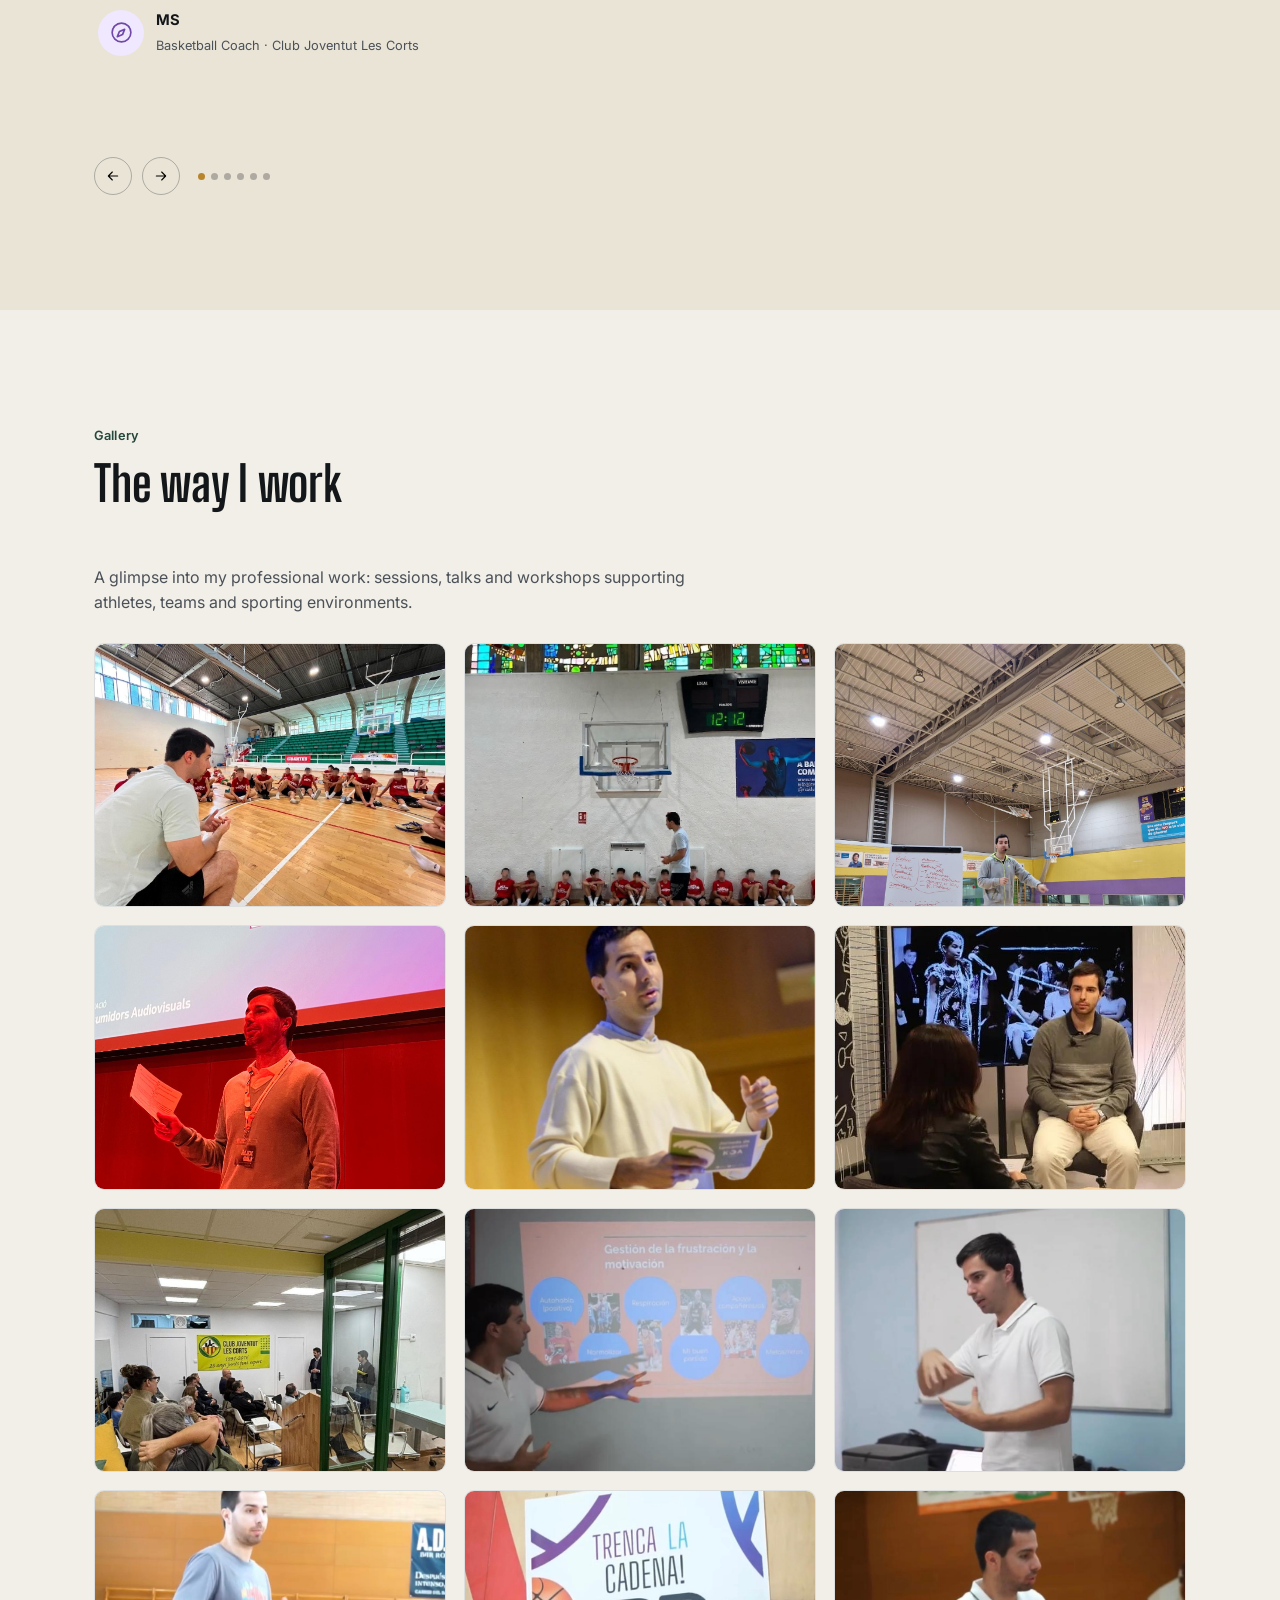
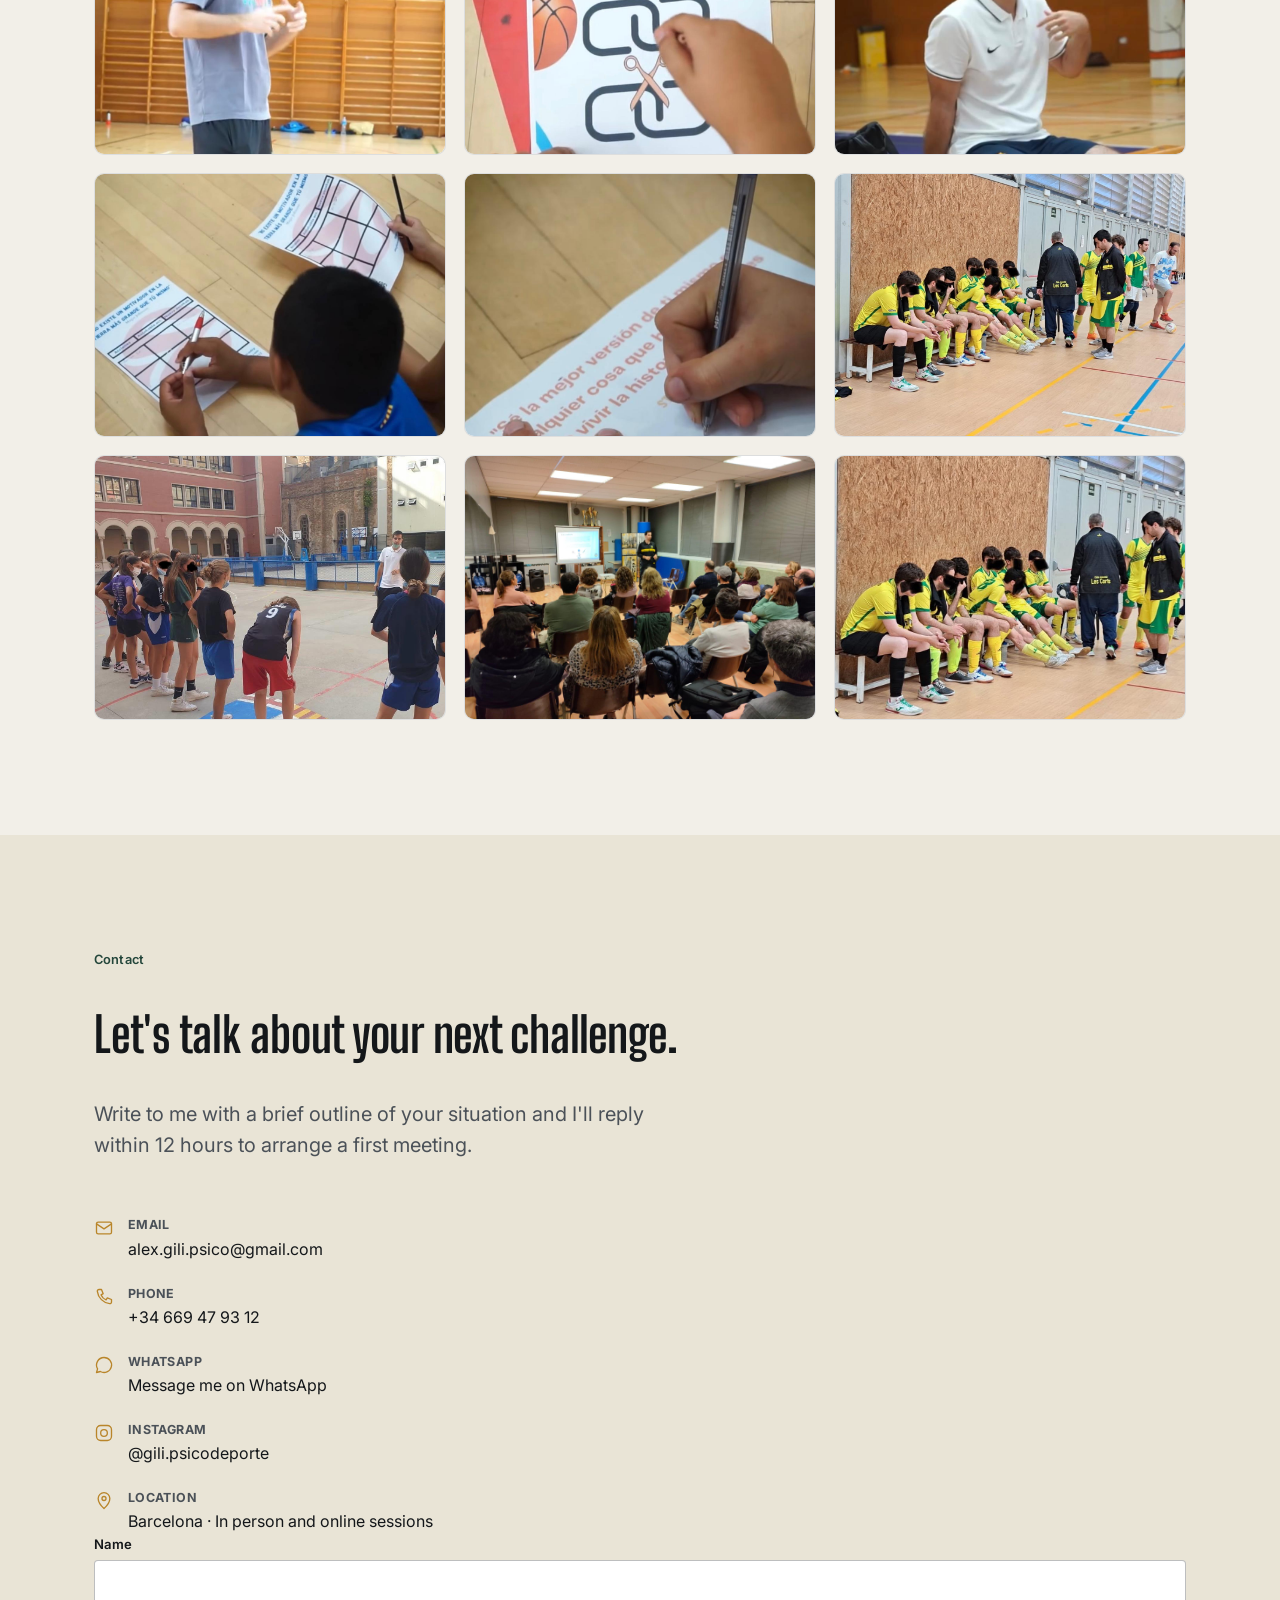
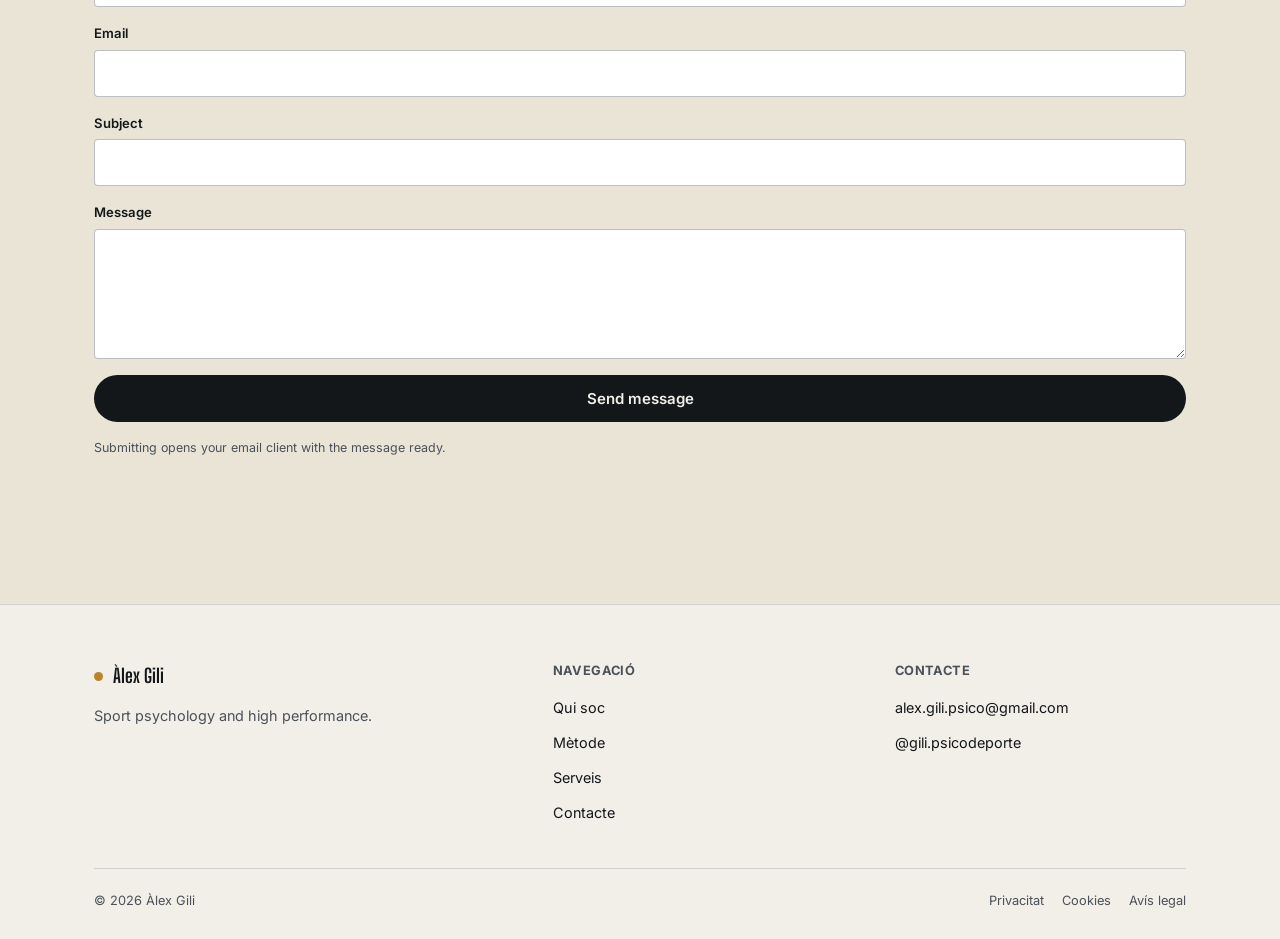
==== commit 47fb5102: "Actualitza continguts de la web" ====
--- a/index.html
+++ b/index.html
@@ -32,7 +32,7 @@
 <link rel="preconnect" href="https://fonts.gstatic.com" crossorigin>
 <link href="https://fonts.googleapis.com/css2?family=Big+Shoulders+Display:wght@500;600;700;800&family=Inter:wght@400;500;600;700&display=swap" rel="stylesheet">
 
-<link rel="stylesheet" href="css/styles.css?v=20261005">
+<link rel="stylesheet" href="css/styles.css?v=20261007">
 <noscript><style>.reveal{opacity:1!important;transform:none!important}</style></noscript>
 <script type="application/ld+json">
 {
--- a/css/styles.css
+++ b/css/styles.css
@@ -304,7 +304,7 @@
 .gallery-note{ max-width:60ch; color:var(--ink-soft); margin:0 0 28px; }
 .gallery-grid{ display:grid; grid-template-columns:repeat(3, 1fr); gap:18px; }
 .gallery-item{ margin:0; overflow:hidden; border-radius:var(--radius-m); background:var(--paper-raise); border:1px solid var(--line); }
-.gallery-item img{ display:block; width:100%; aspect-ratio:4 / 3; object-fit:cover; }
+.gallery-item img{ display:block; width:100%; aspect-ratio:4 / 3; object-fit:cover; object-position:center 22%; }
 .gallery-item figcaption{ padding:12px 14px 14px; color:var(--ink-soft); font-size:.88rem; }
 
 /* ---------- 13. News / articles / resources list ---------- */
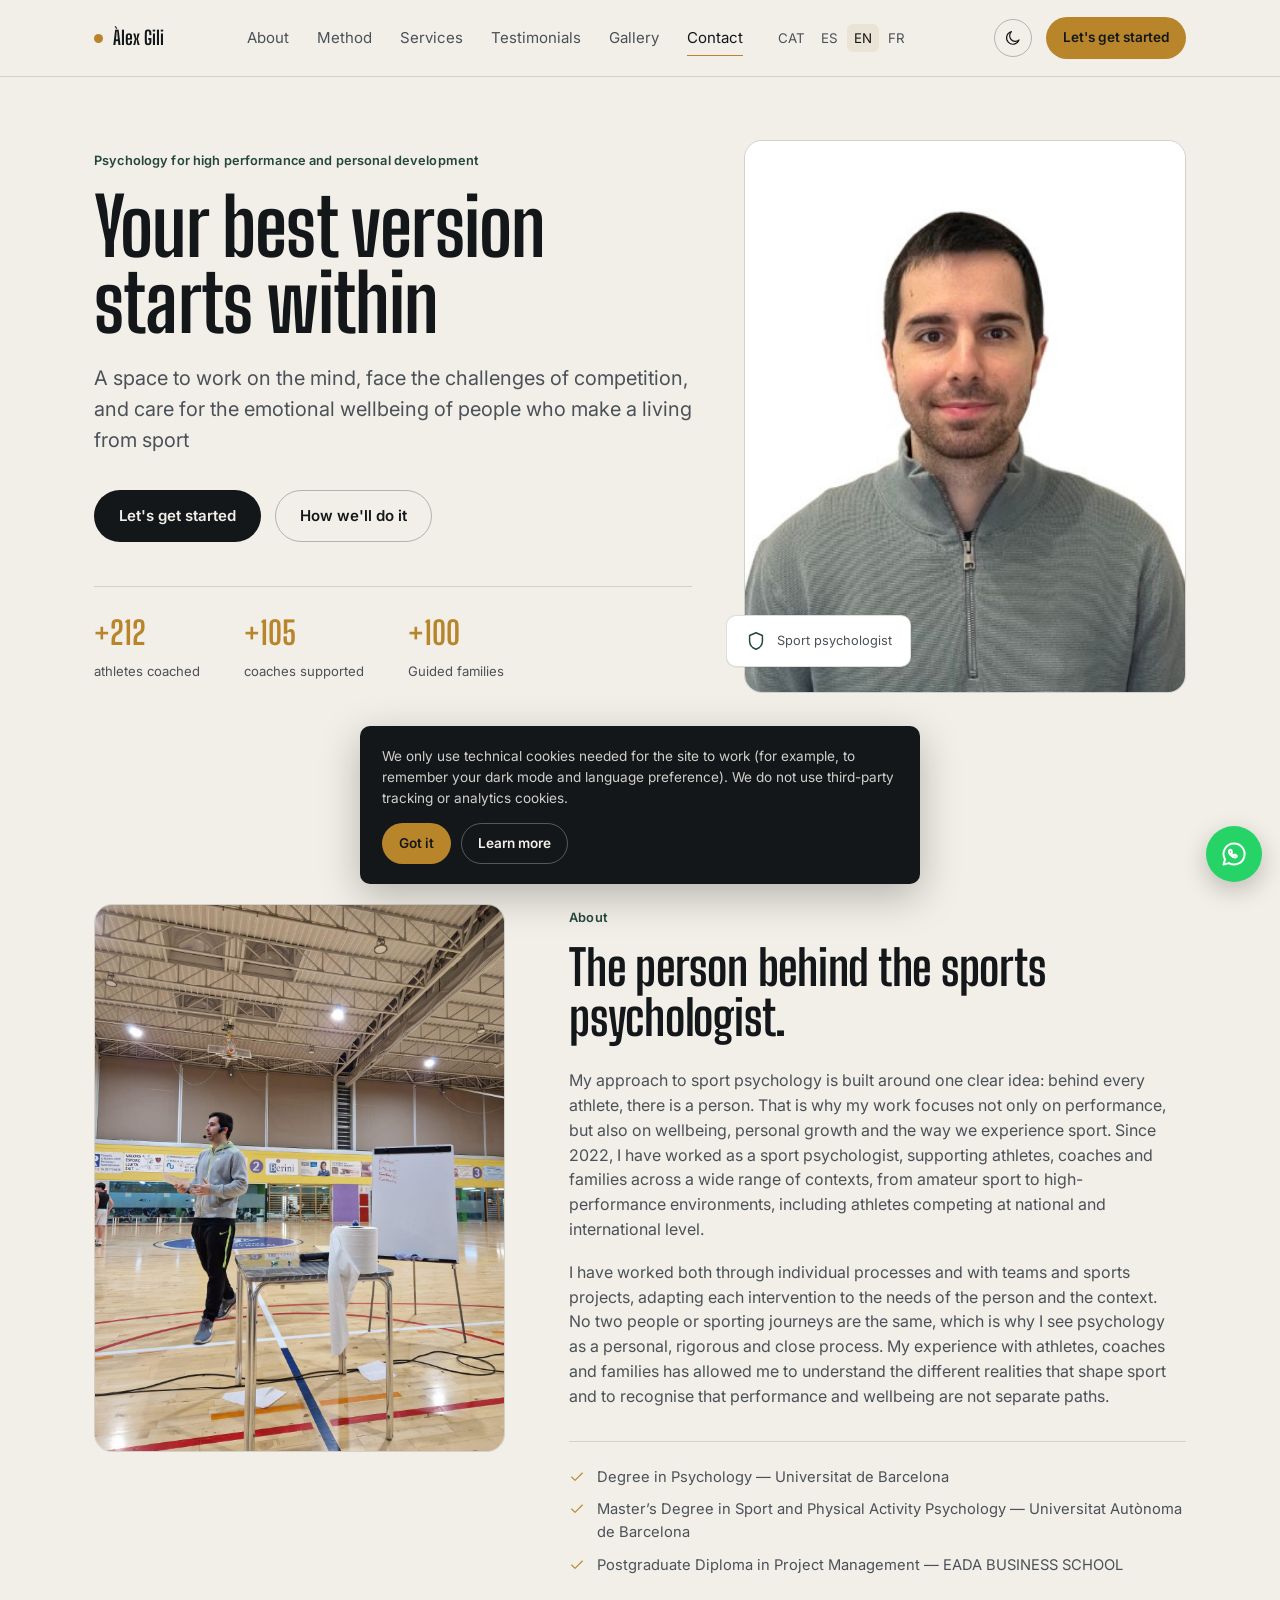
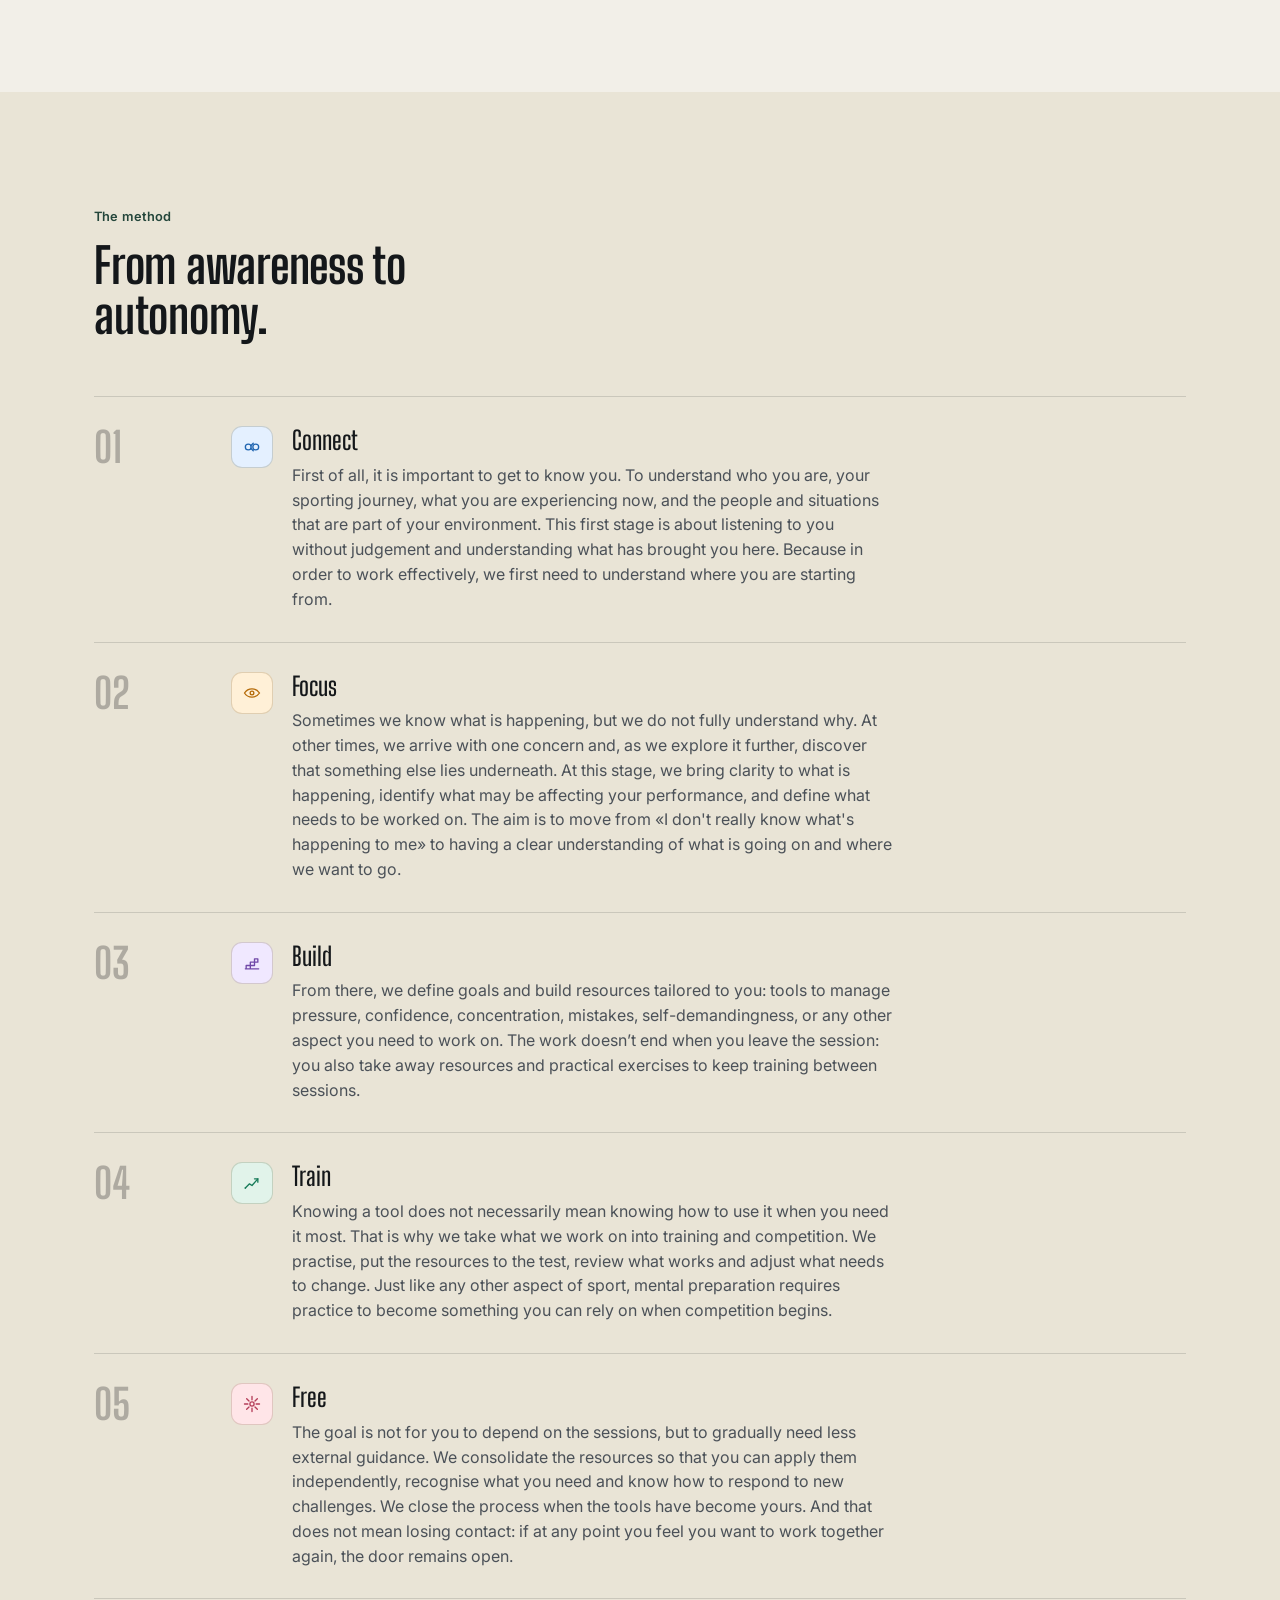
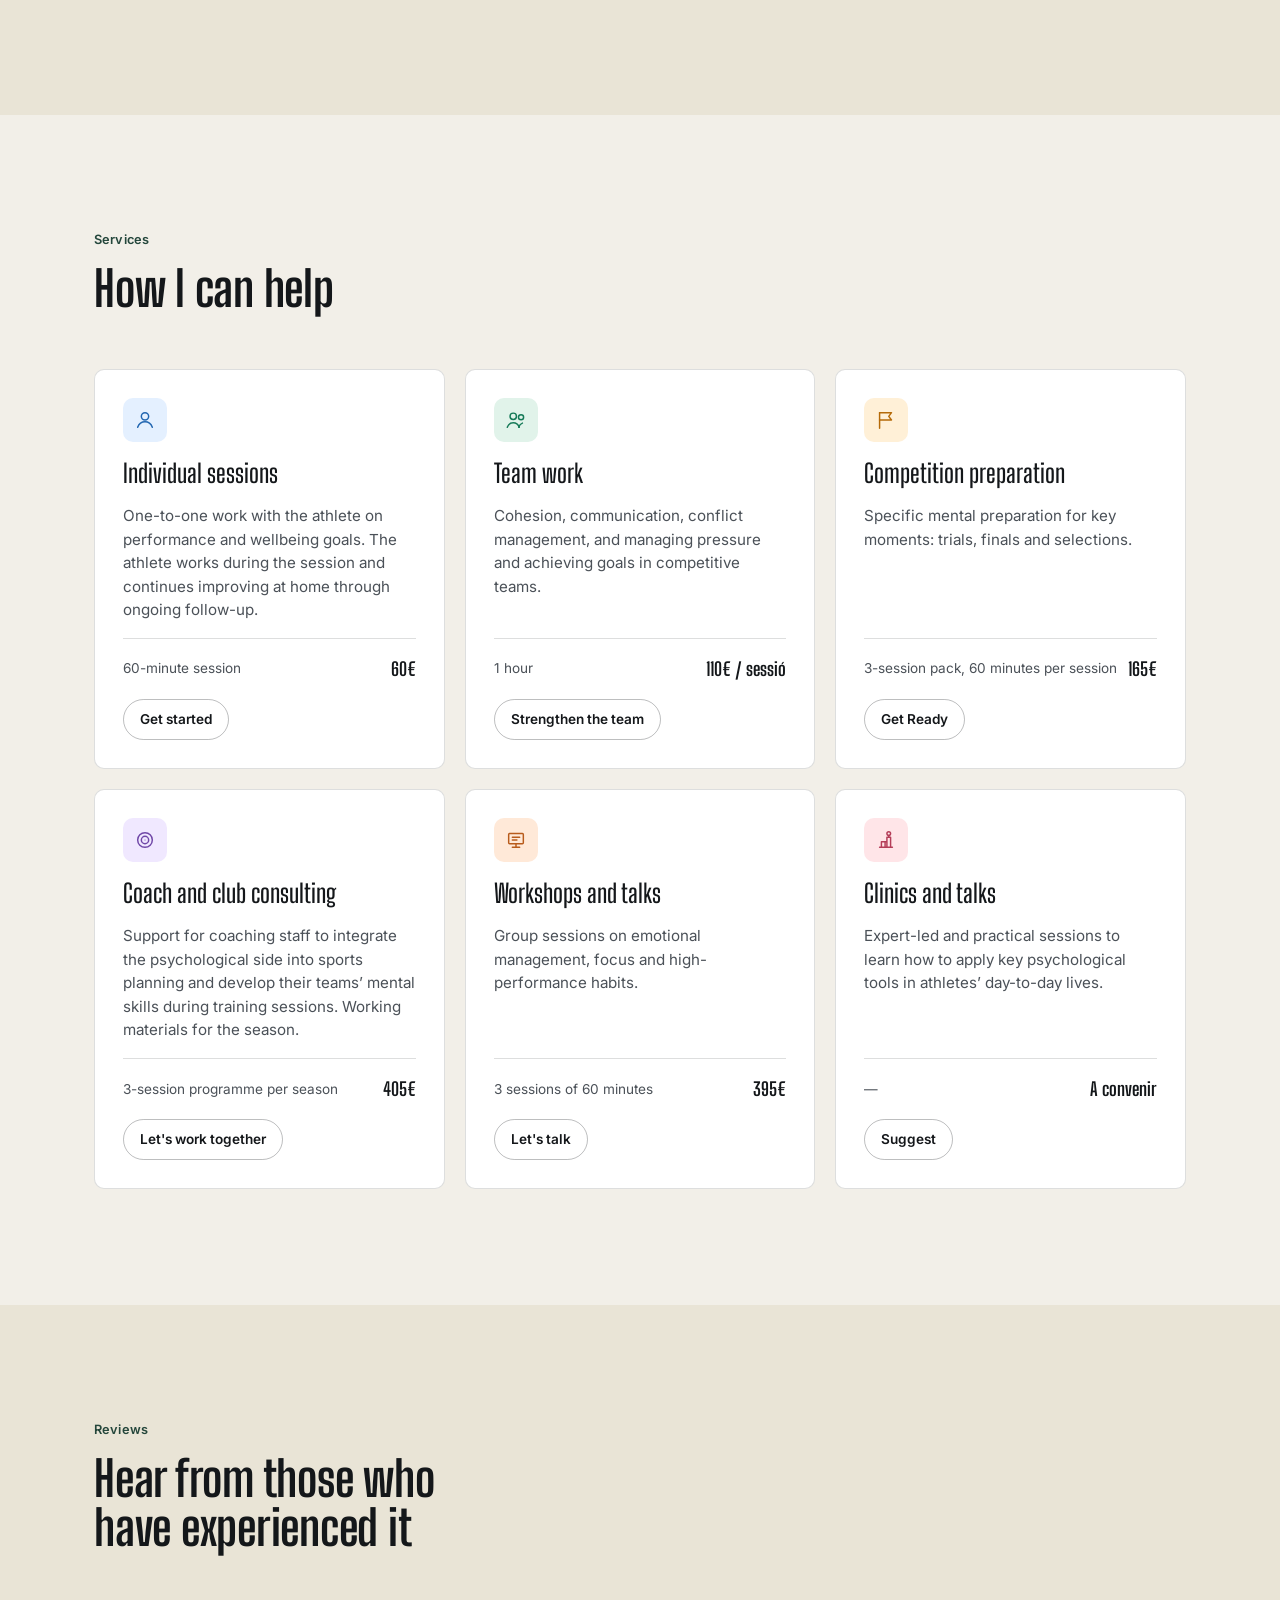
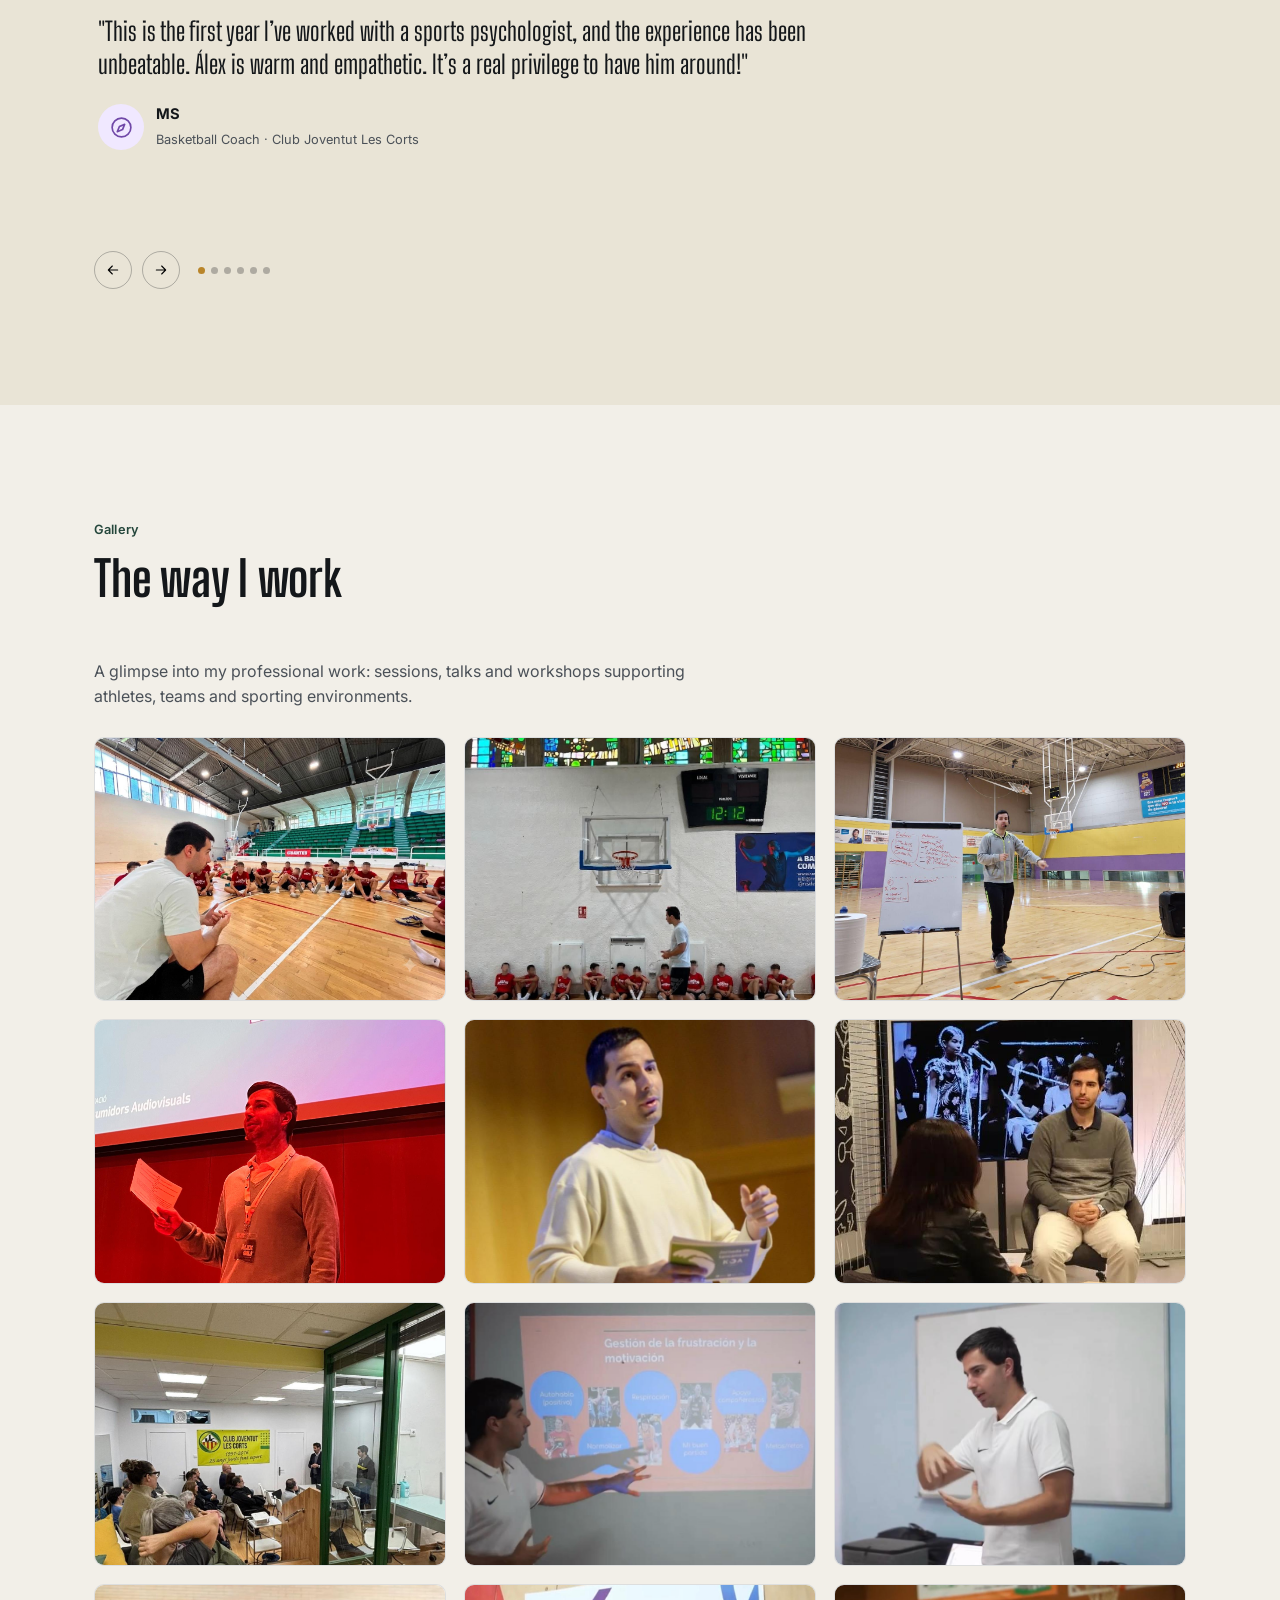
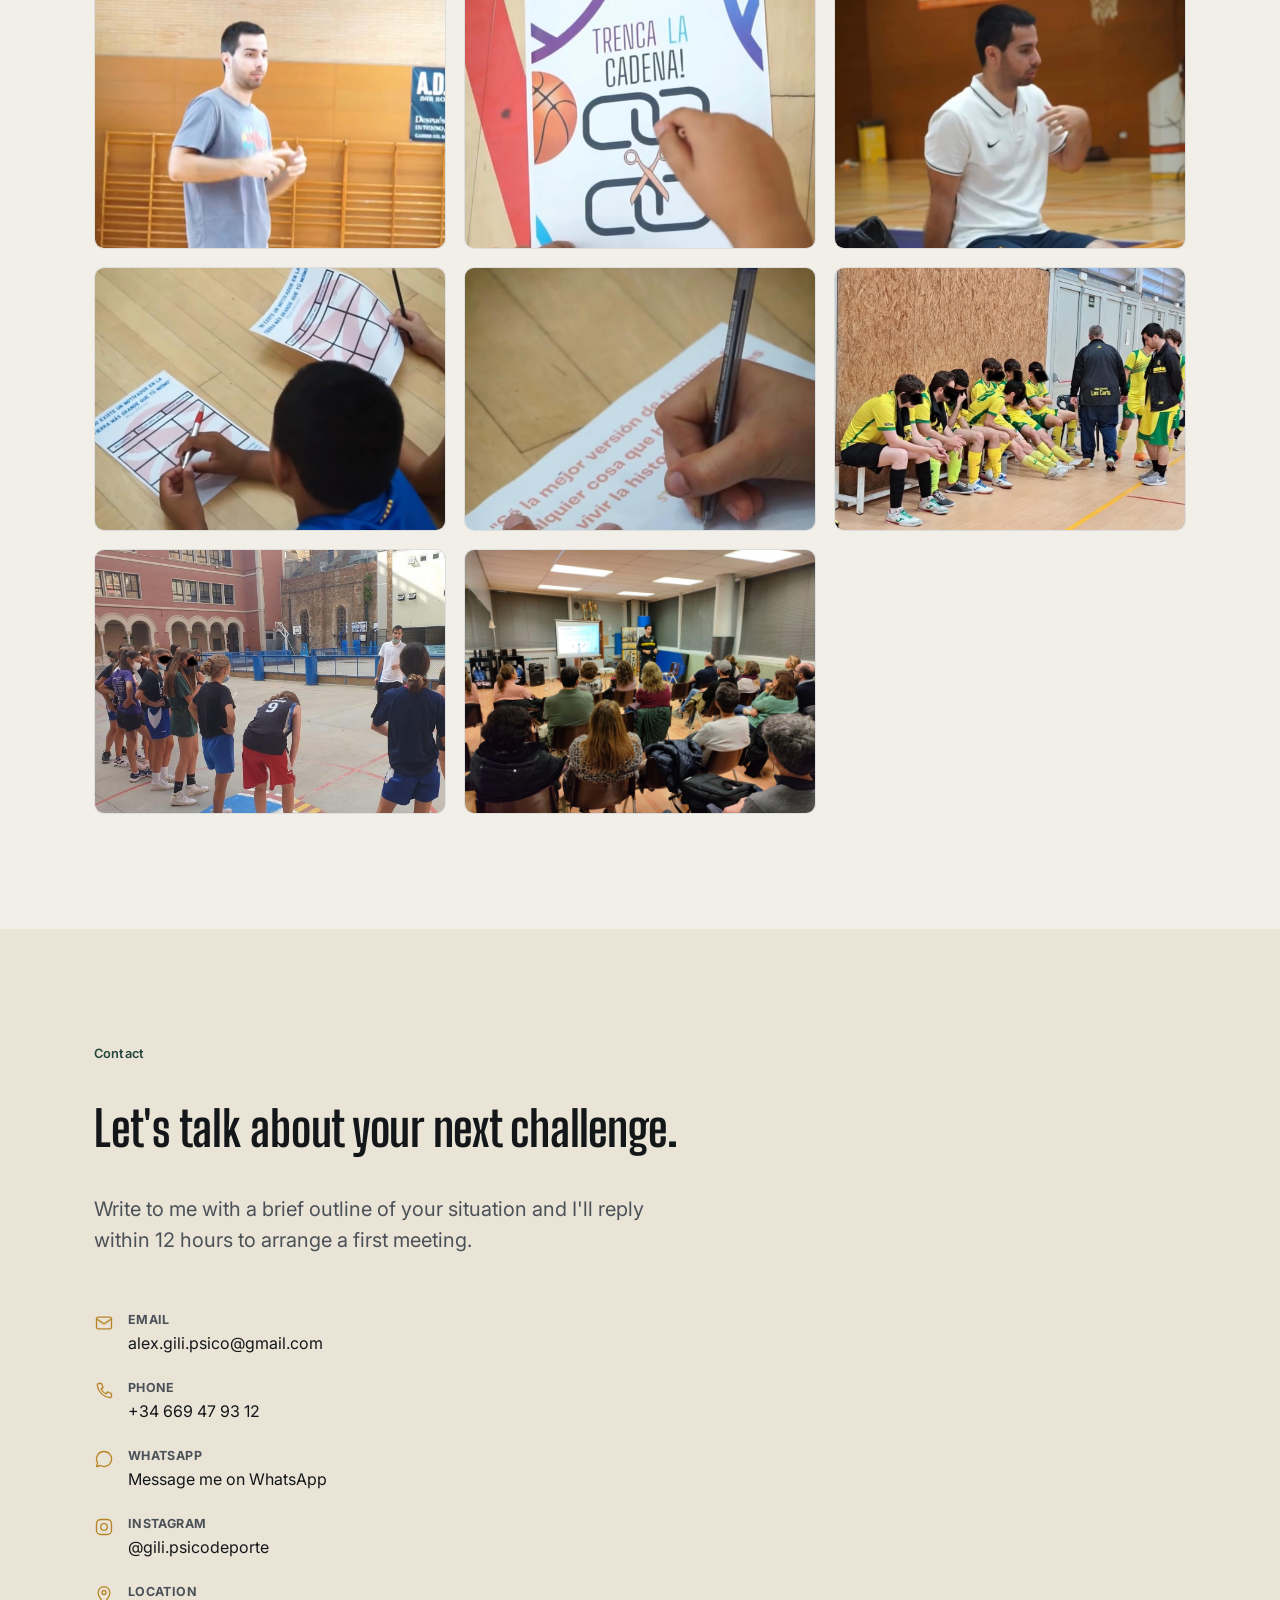
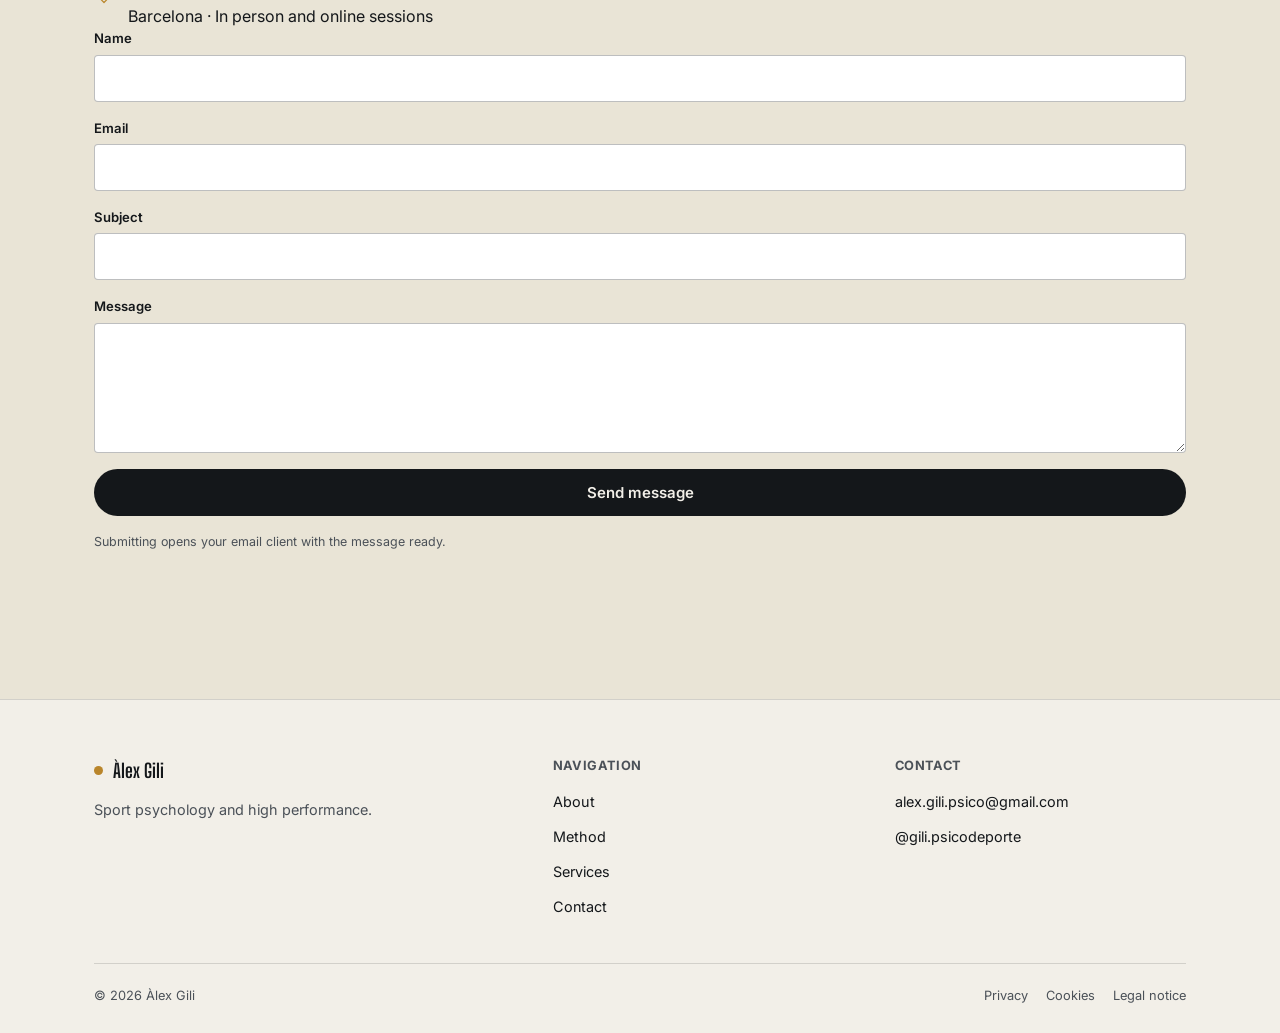
==== commit 878a7a25: "Actualitza els estils i afegeix el peu de pàgina a diverses pàgines" ====
--- a/index.html
+++ b/index.html
@@ -32,7 +32,7 @@
 <link rel="preconnect" href="https://fonts.gstatic.com" crossorigin>
 <link href="https://fonts.googleapis.com/css2?family=Big+Shoulders+Display:wght@500;600;700;800&family=Inter:wght@400;500;600;700&display=swap" rel="stylesheet">
 
-<link rel="stylesheet" href="css/styles.css?v=20261007">
+<link rel="stylesheet" href="css/styles.css?v=20261008">
 <noscript><style>.reveal{opacity:1!important;transform:none!important}</style></noscript>
 <script type="application/ld+json">
 {
@@ -225,40 +225,7 @@
   </section>
 </main>
 
-<footer class="site-footer">
-  <div class="container">
-    <div class="footer-top">
-      <div class="footer-brand">
-        <a href="#top" class="brand"><span class="dot" aria-hidden="true"></span><span id="footer-name">Àlex Gili</span></a>
-        <p id="footer-tagline"></p>
-      </div>
-      <div class="footer-col">
-        <h4>Navegació</h4>
-        <ul>
-          <li><a href="#about">Qui soc</a></li>
-          <li><a href="#method">Mètode</a></li>
-          <li><a href="#services">Serveis</a></li>
-          <li><a href="#contact">Contacte</a></li>
-        </ul>
-      </div>
-      <div class="footer-col">
-        <h4>Contacte</h4>
-        <ul>
-          <li><a id="footer-email" href="#"></a></li>
-          <li><a id="footer-instagram" href="#" target="_blank" rel="noopener">Instagram</a></li>
-        </ul>
-      </div>
-    </div>
-    <div class="footer-bottom">
-      <span id="footer-copy"></span>
-      <div class="legal-links">
-        <a href="privacitat.html">Privacitat</a>
-        <a href="cookies.html">Cookies</a>
-        <a href="avis-legal.html">Avís legal</a>
-      </div>
-    </div>
-  </div>
-</footer>
+<footer class="site-footer" id="site-footer"></footer>
 
 <a class="wa-fab" id="wa-fab" href="#" target="_blank" rel="noopener" hidden aria-label="WhatsApp">
   <svg viewBox="0 0 24 24" fill="none" stroke="currentColor" stroke-width="1.7" stroke-linecap="round" stroke-linejoin="round"><path d="M12 3a9 9 0 00-7.7 13.6L3 21l4.6-1.2A9 9 0 1012 3z"/><path d="M8.8 8.4c.5-.1.7 0 .9.4l.6 1.3c.1.2 0 .4-.1.5l-.4.5c-.1.1-.1.3 0 .4.4.7 1 1.3 1.7 1.7.2.1.3.1.4 0l.5-.5c.1-.2.3-.2.5-.1l1.3.7c.3.2.3.5.2.8-.3.7-1.1 1-1.7.9-1.9-.3-3.6-1.7-4.6-3.4-.4-.6-.6-1.4-.4-2.1.1-.5.4-.8.8-1z"/></svg>
@@ -272,6 +239,6 @@
   </div>
 </div>
 
-<script type="module" src="js/site.js?v=20261005"></script>
+<script type="module" src="js/site.js?v=20261008"></script>
 </body>
 </html>
--- a/css/styles.css
+++ b/css/styles.css
@@ -69,7 +69,7 @@
 
 /* ---------- 2. Reset ---------- */
 *,*::before,*::after{ box-sizing: border-box; }
-html{ scroll-behavior:smooth; scroll-padding-top: 84px; overflow-x: hidden; }
+html{ scroll-behavior:smooth; scroll-padding-top: 77px; overflow-x: hidden; } /* alçada capçalera (76px) + vora (1px) */
 body{
   margin:0;
   padding-top:76px;
@@ -305,6 +305,9 @@
 .gallery-grid{ display:grid; grid-template-columns:repeat(3, 1fr); gap:18px; }
 .gallery-item{ margin:0; overflow:hidden; border-radius:var(--radius-m); background:var(--paper-raise); border:1px solid var(--line); }
 .gallery-item img{ display:block; width:100%; aspect-ratio:4 / 3; object-fit:cover; object-position:center 22%; }
+.gallery-item img[src*="gallery-05"],
+.gallery-item img[src*="gallery-10"]{ object-position:center 5%; }
+.gallery-item img[src*="gallery-03"]{ object-position:center 80%; }
 .gallery-item figcaption{ padding:12px 14px 14px; color:var(--ink-soft); font-size:.88rem; }
 
 /* ---------- 13. News / articles / resources list ---------- */
@@ -391,12 +394,19 @@
 .article-footer{ max-width:68ch; margin: 48px auto 0; border-top:1px solid var(--line); padding-top:24px; display:flex; justify-content:space-between; flex-wrap:wrap; gap:16px; }
 
 /* ---------- 18. Legal pages ---------- */
-.legal-page{ padding: 64px 0 96px; }
+.legal-page{ padding: 64px 0 96px; font-family: var(--font-body); }
 .legal-page .container{ max-width: 780px; }
+.legal-page h1,.legal-page h2,.legal-page h3,.legal-page h4{ font-family: var(--font-display); color: var(--ink); letter-spacing:-.005em; }
 .legal-page h1{ font-size: clamp(2rem,4vw,2.8rem); margin-bottom:24px; }
-.legal-page h2{ font-size:1.3rem; margin:32px 0 12px; }
+.legal-page h2{ font-size:1.8rem; font-weight:700; line-height:1.1; margin:36px 0 14px; }
+.legal-page h3{ font-size:1.4rem; font-weight:600; line-height:1.15; margin:28px 0 10px; }
+.legal-page h4{ font-size:1.25rem; font-weight:600; line-height:1.2; margin:28px 0 10px; }
 .legal-page p, .legal-page li{ color:var(--ink-soft); margin-bottom:12px; }
-.legal-page ul{ list-style:disc; padding-left:22px; }
+.legal-page ul, .legal-page ol{ padding-left:22px; margin:0 0 12px; }
+.legal-page ul{ list-style:disc; }
+.legal-page ol{ list-style:decimal; }
+.legal-page strong, .legal-page code{ font-family: inherit; }
+.legal-page code{ font-size:inherit; }
 
 /* ---------- 19. Cookie banner ---------- */
 .cookie-banner{
@@ -470,7 +480,7 @@
 @media (max-width: 480px){
   body{ padding-top:64px; }
   .site-header .container{ height:64px; gap:12px; }
-  html{ scroll-padding-top: 72px; }
+  html{ scroll-padding-top: 65px; }
   .main-nav{ top:64px; height: calc(100dvh - 64px); }
   .hero{ padding-top:40px; }
   .hero-actions{ gap:10px; }
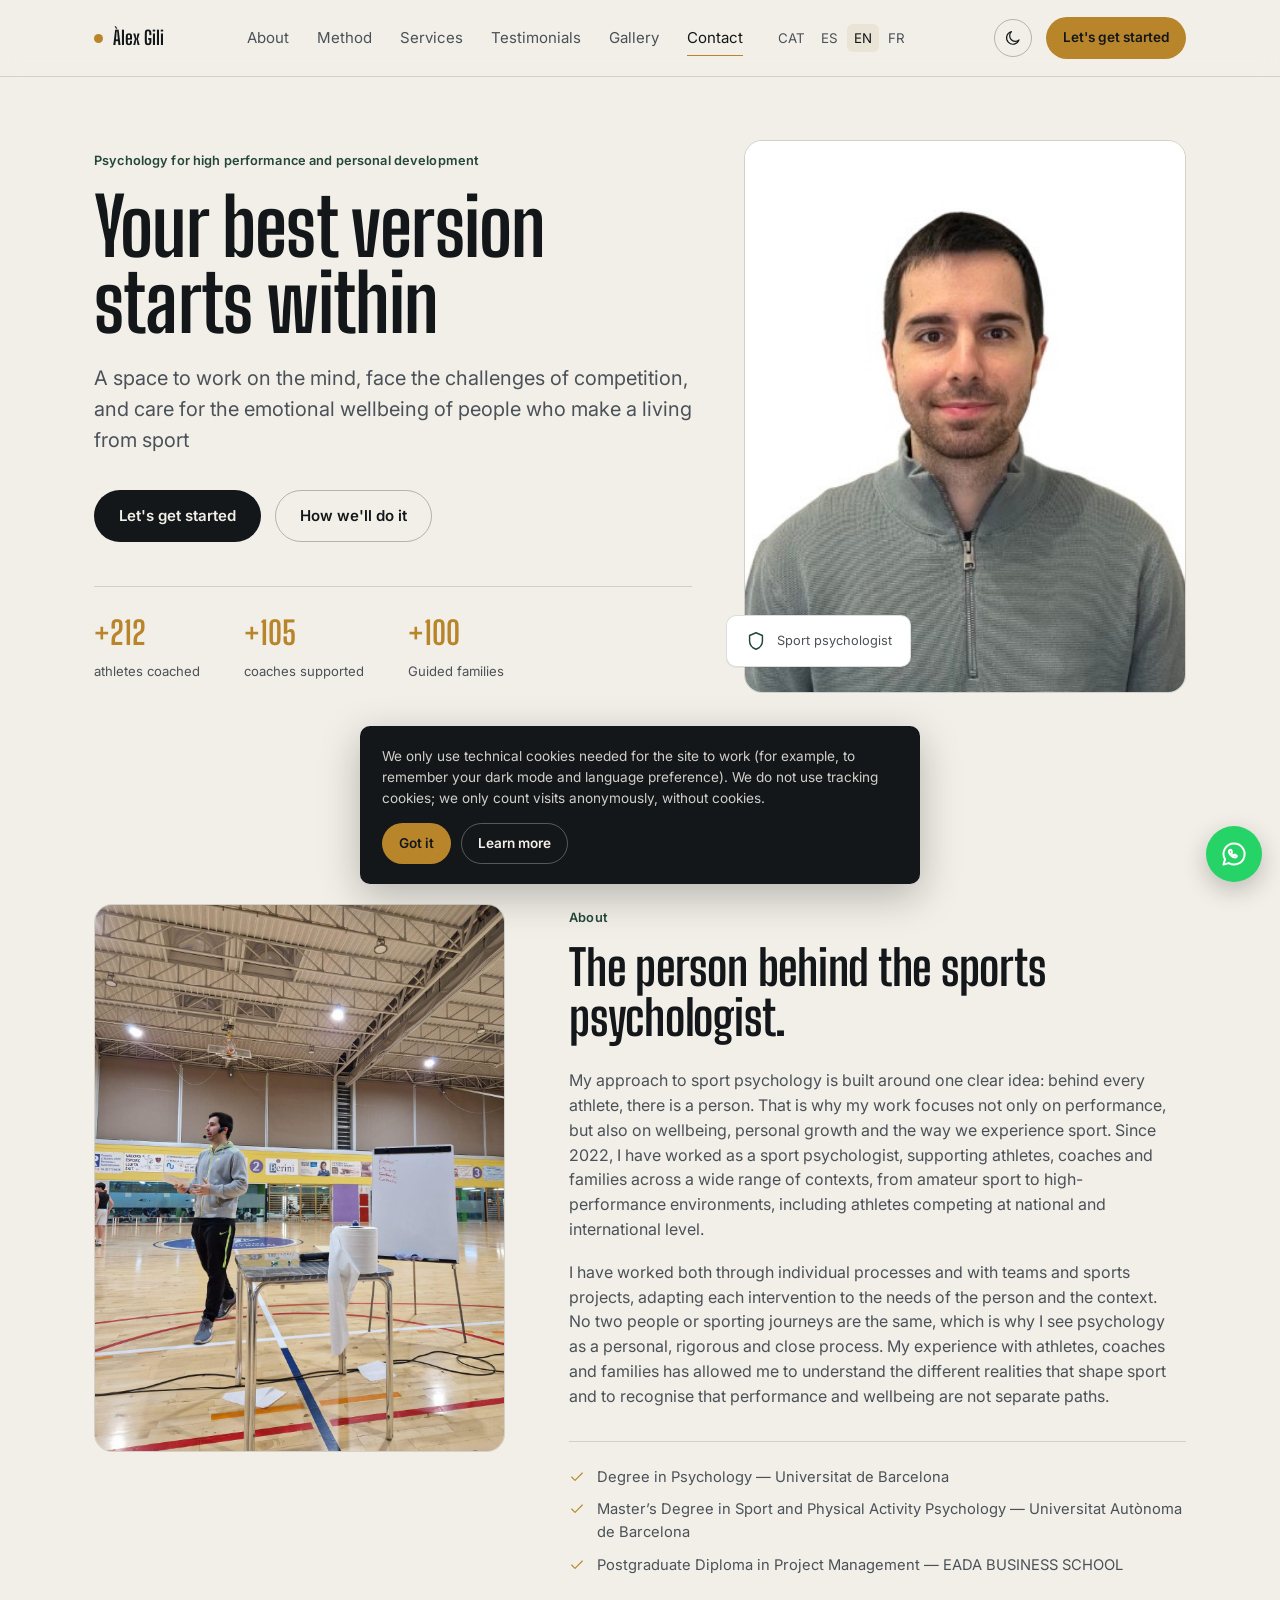
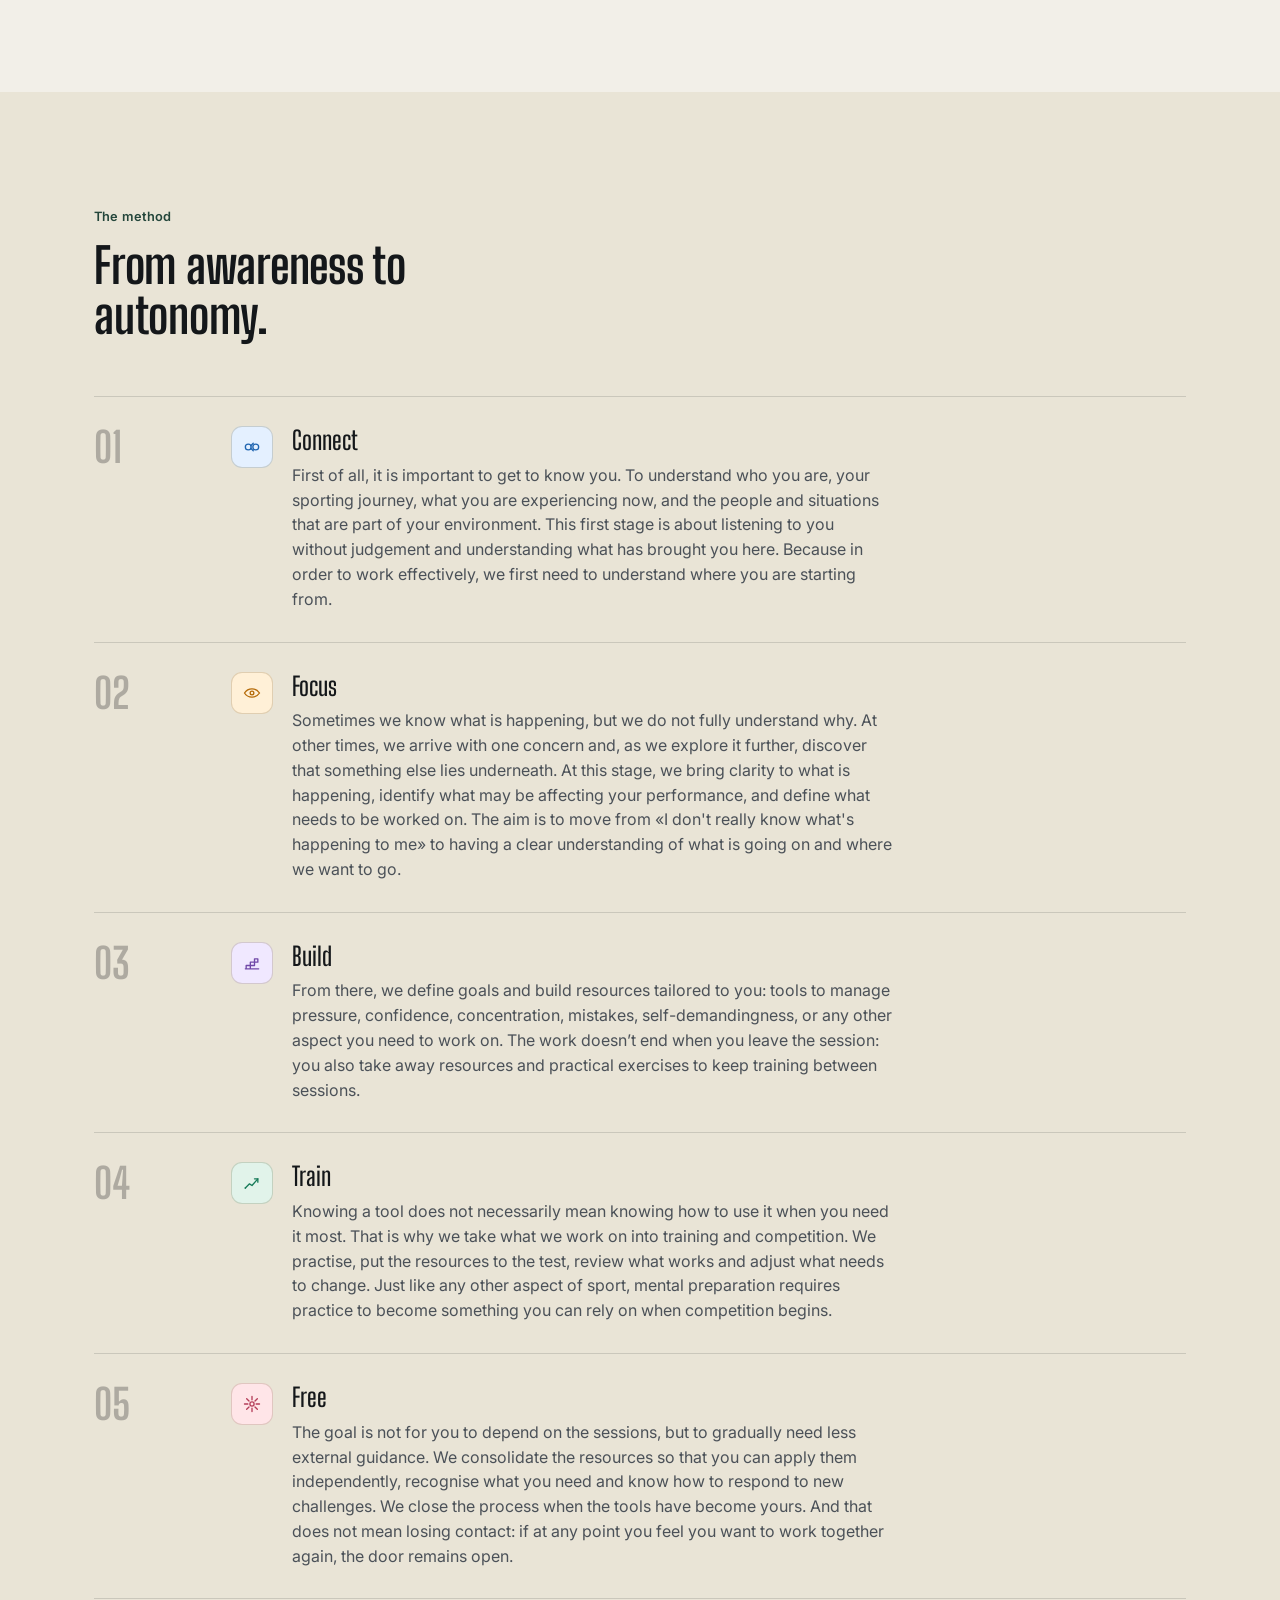
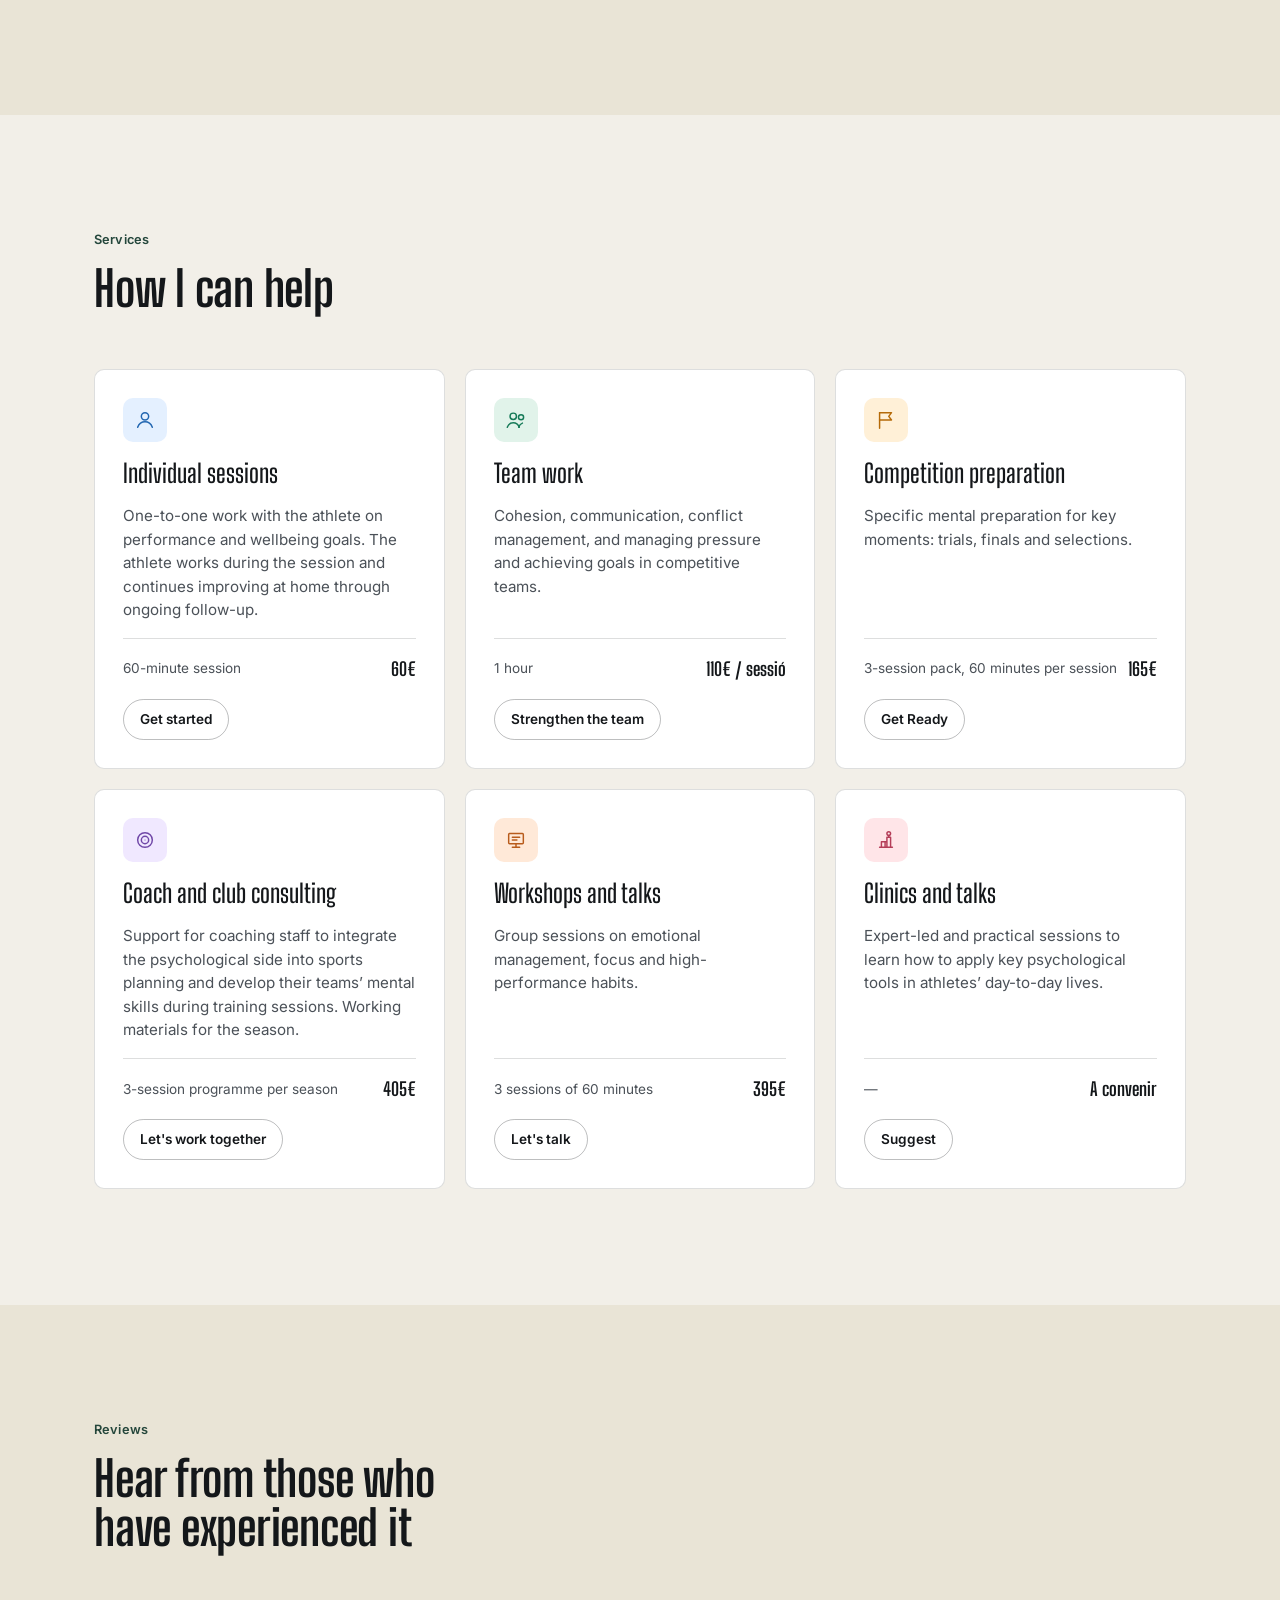
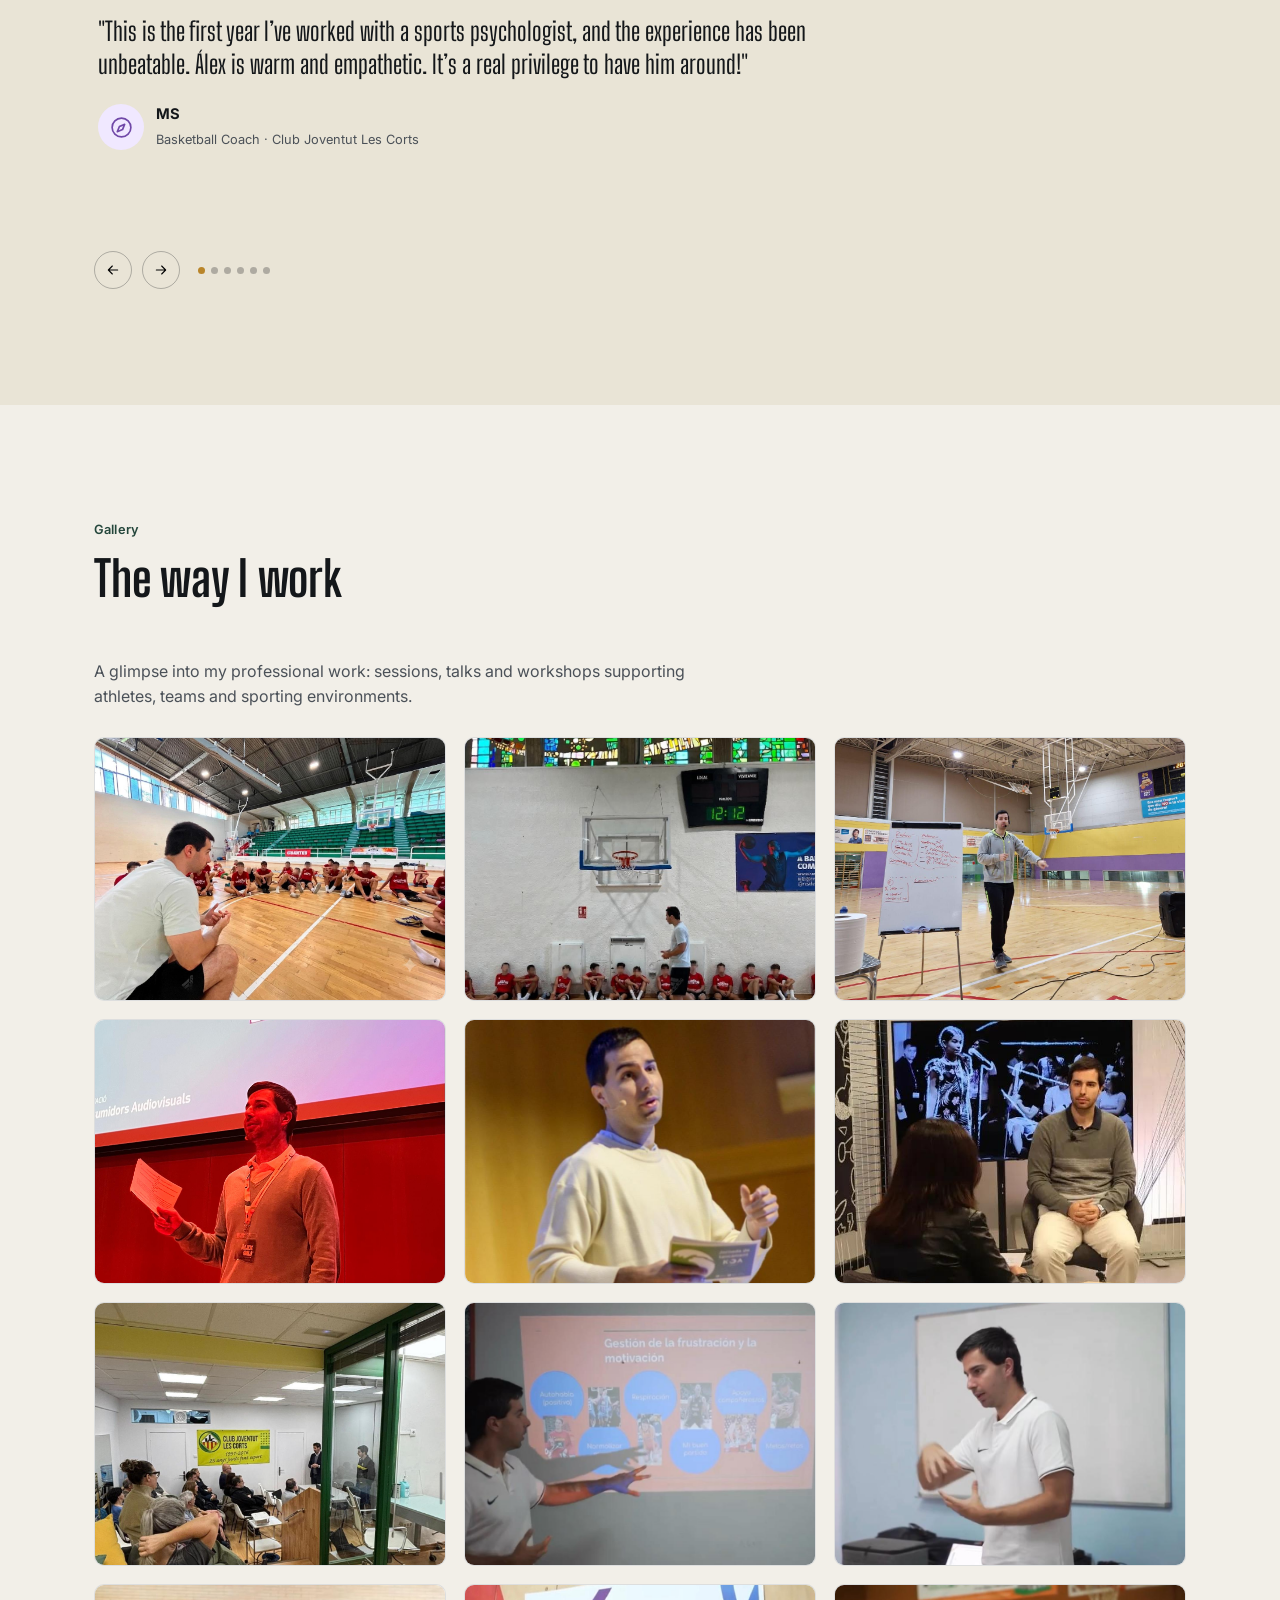
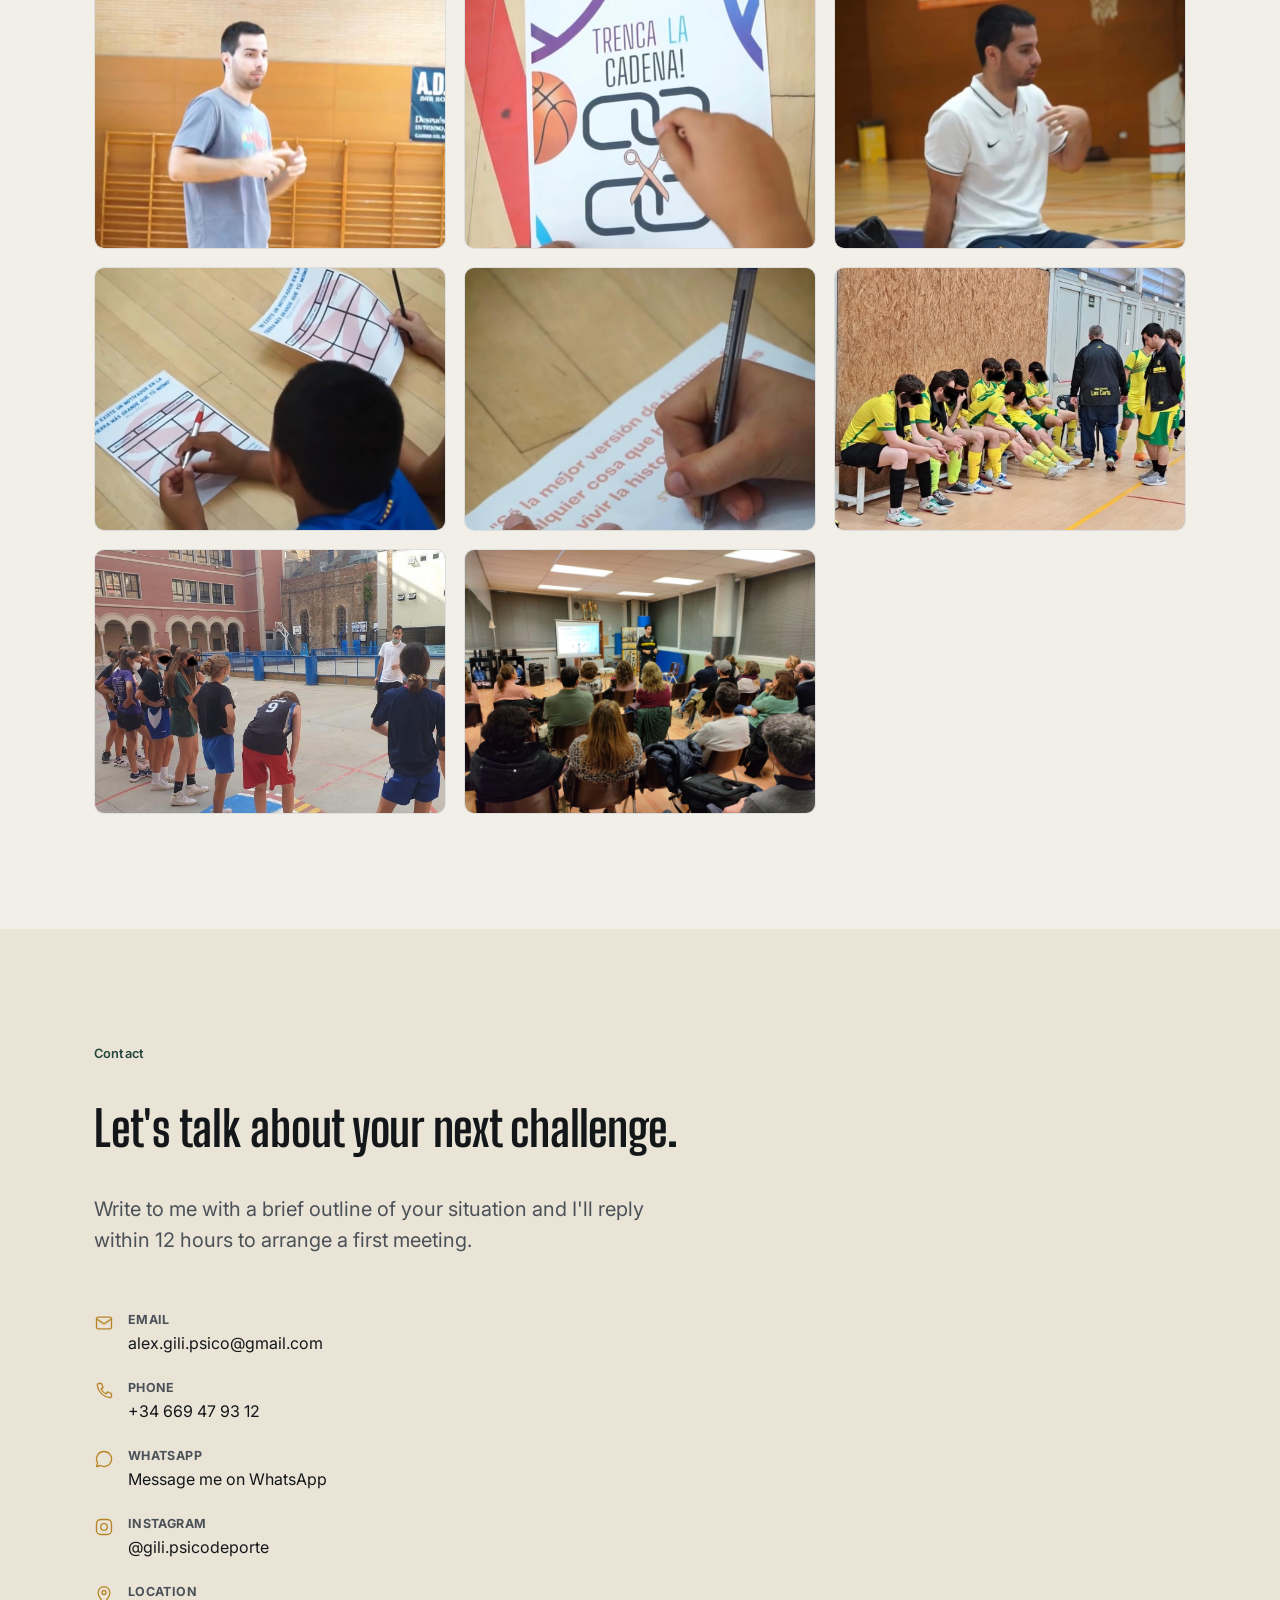
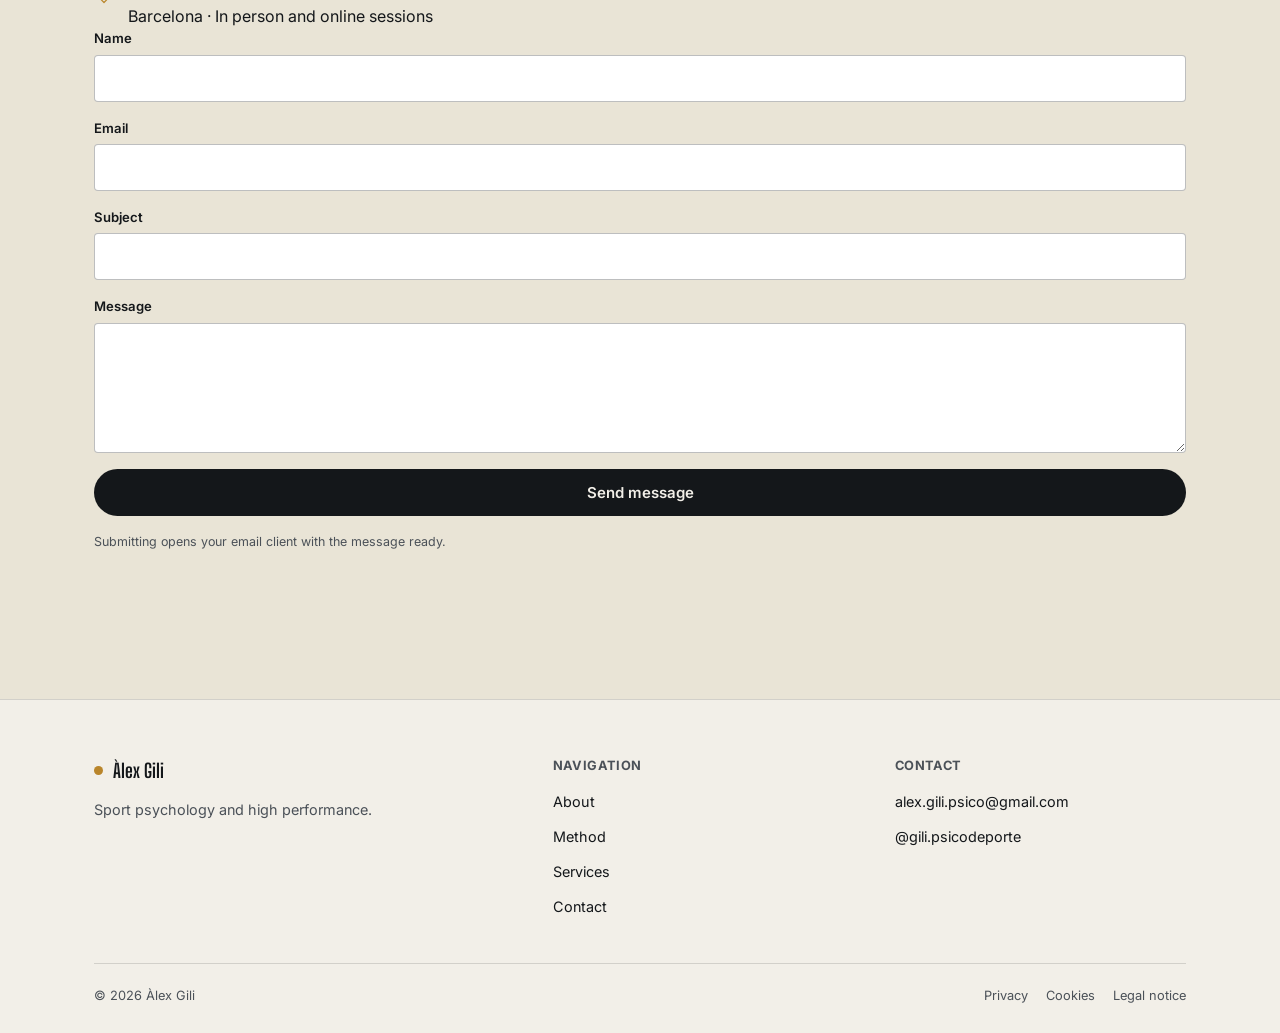
==== commit d90aa226: "Afegeix el seguiment de visites amb GoatCounter i actualitza la política de cookies a diverses pàgin" ====
--- a/index.html
+++ b/index.html
@@ -48,6 +48,7 @@
   "address": { "@type": "PostalAddress", "addressLocality": "Barcelona", "addressCountry": "ES" }
 }
 </script>
+<script data-goatcounter="https://alexgili13.goatcounter.com/count" async src="//gc.zgo.at/count.js"></script>
 </head>
 <body>
 <a class="skip-link" href="#main">Saltar al contingut</a>
